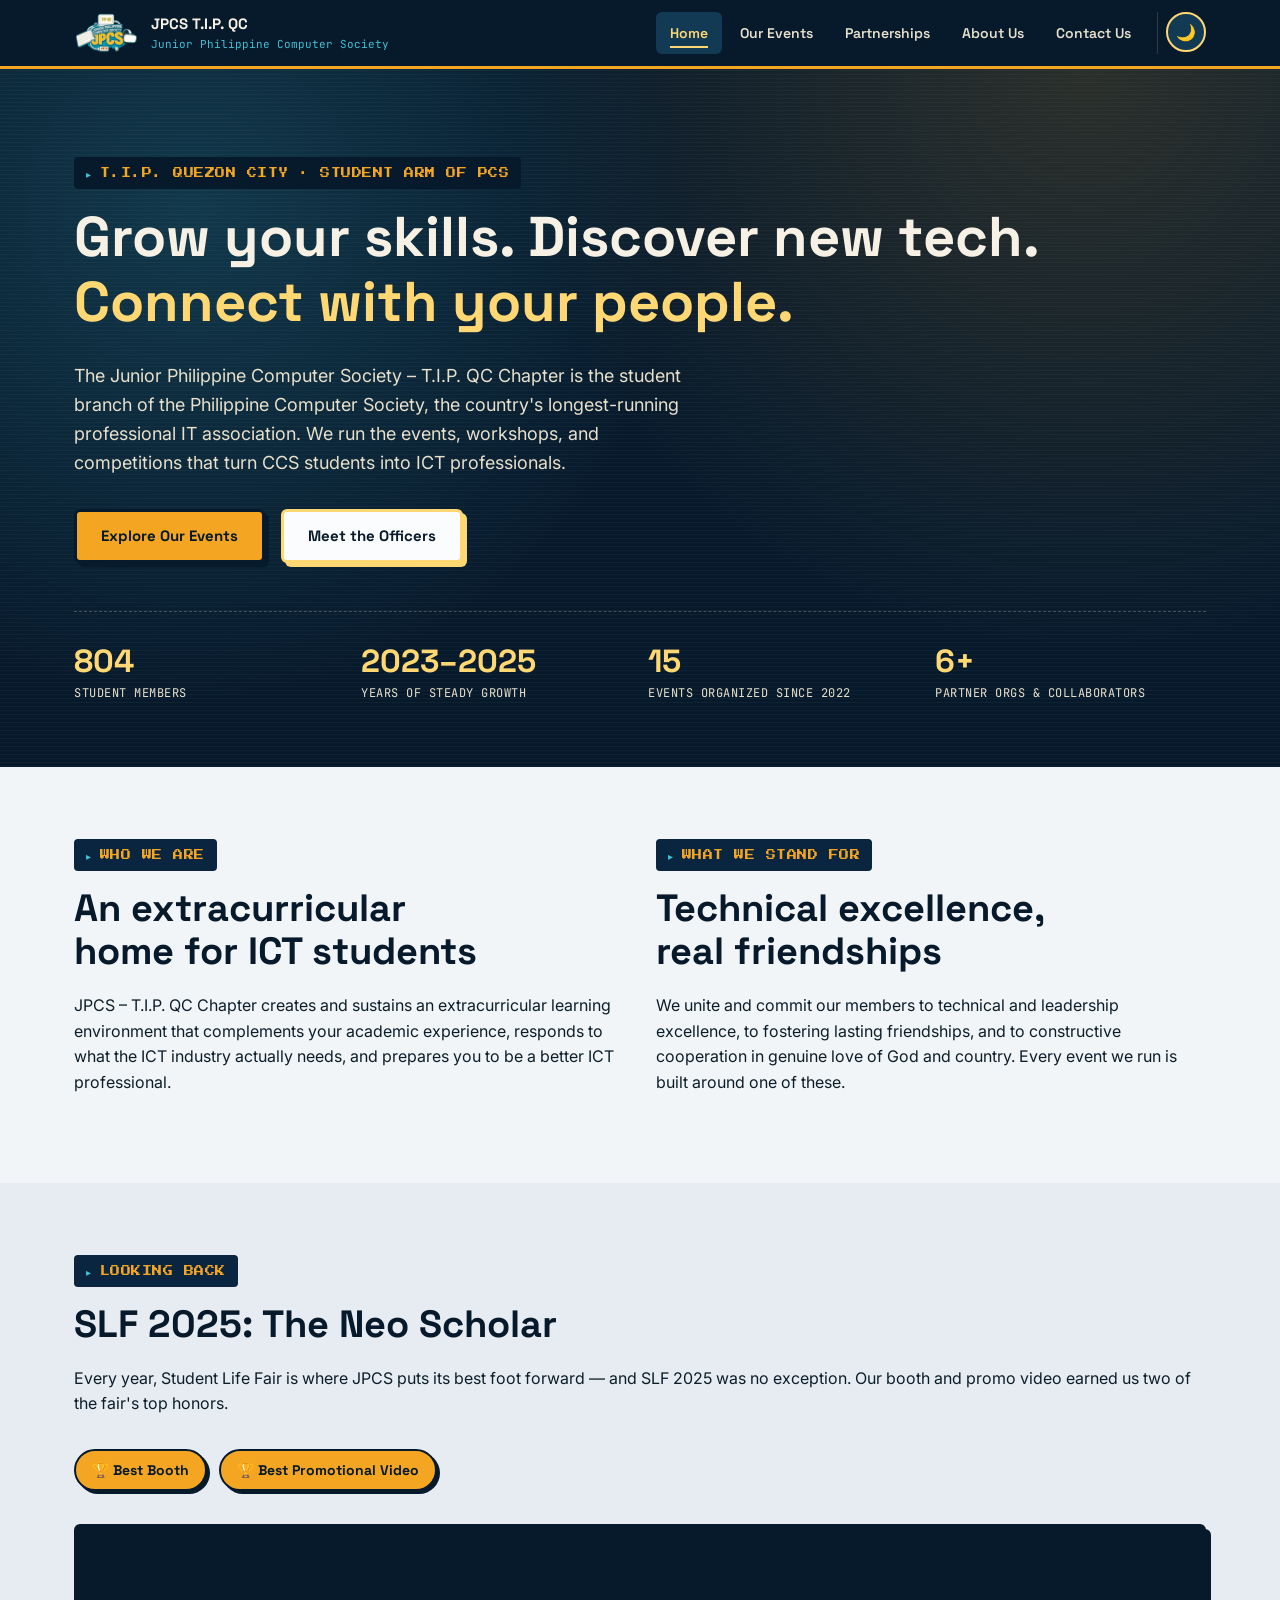
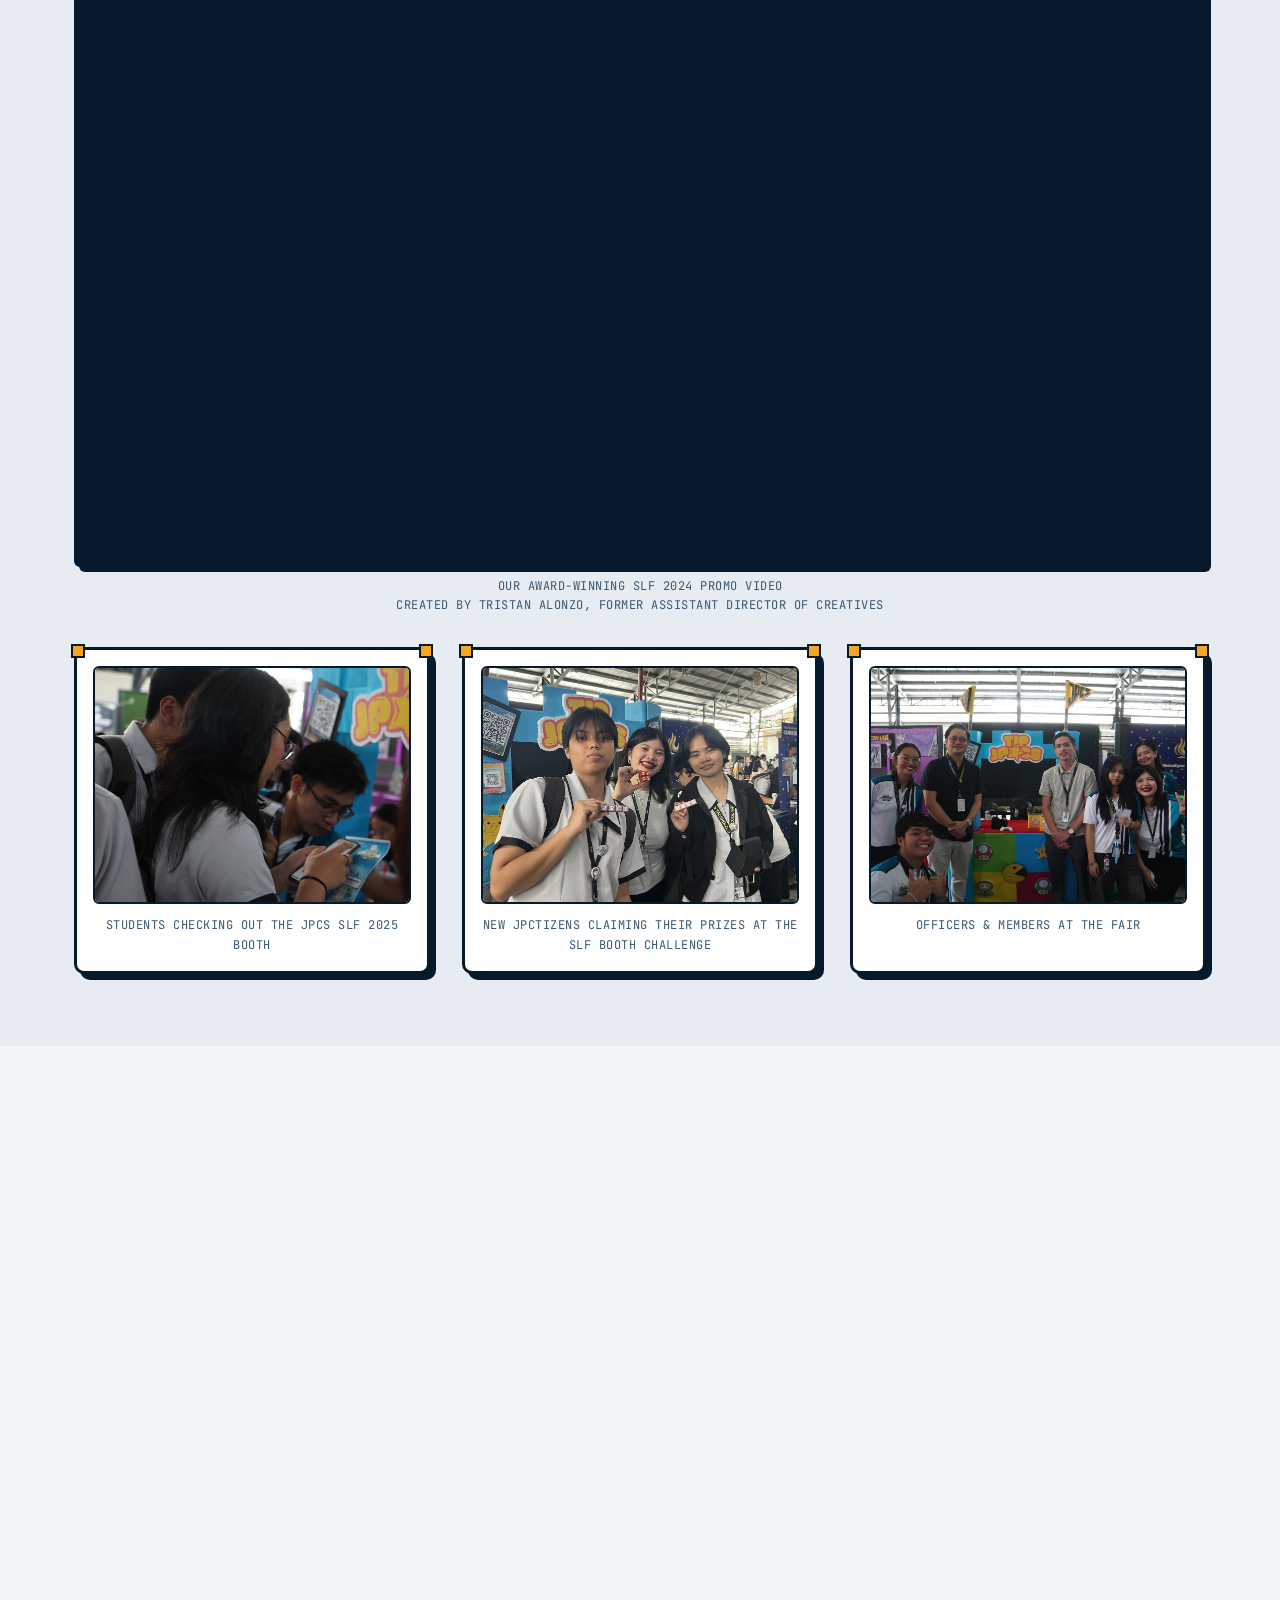
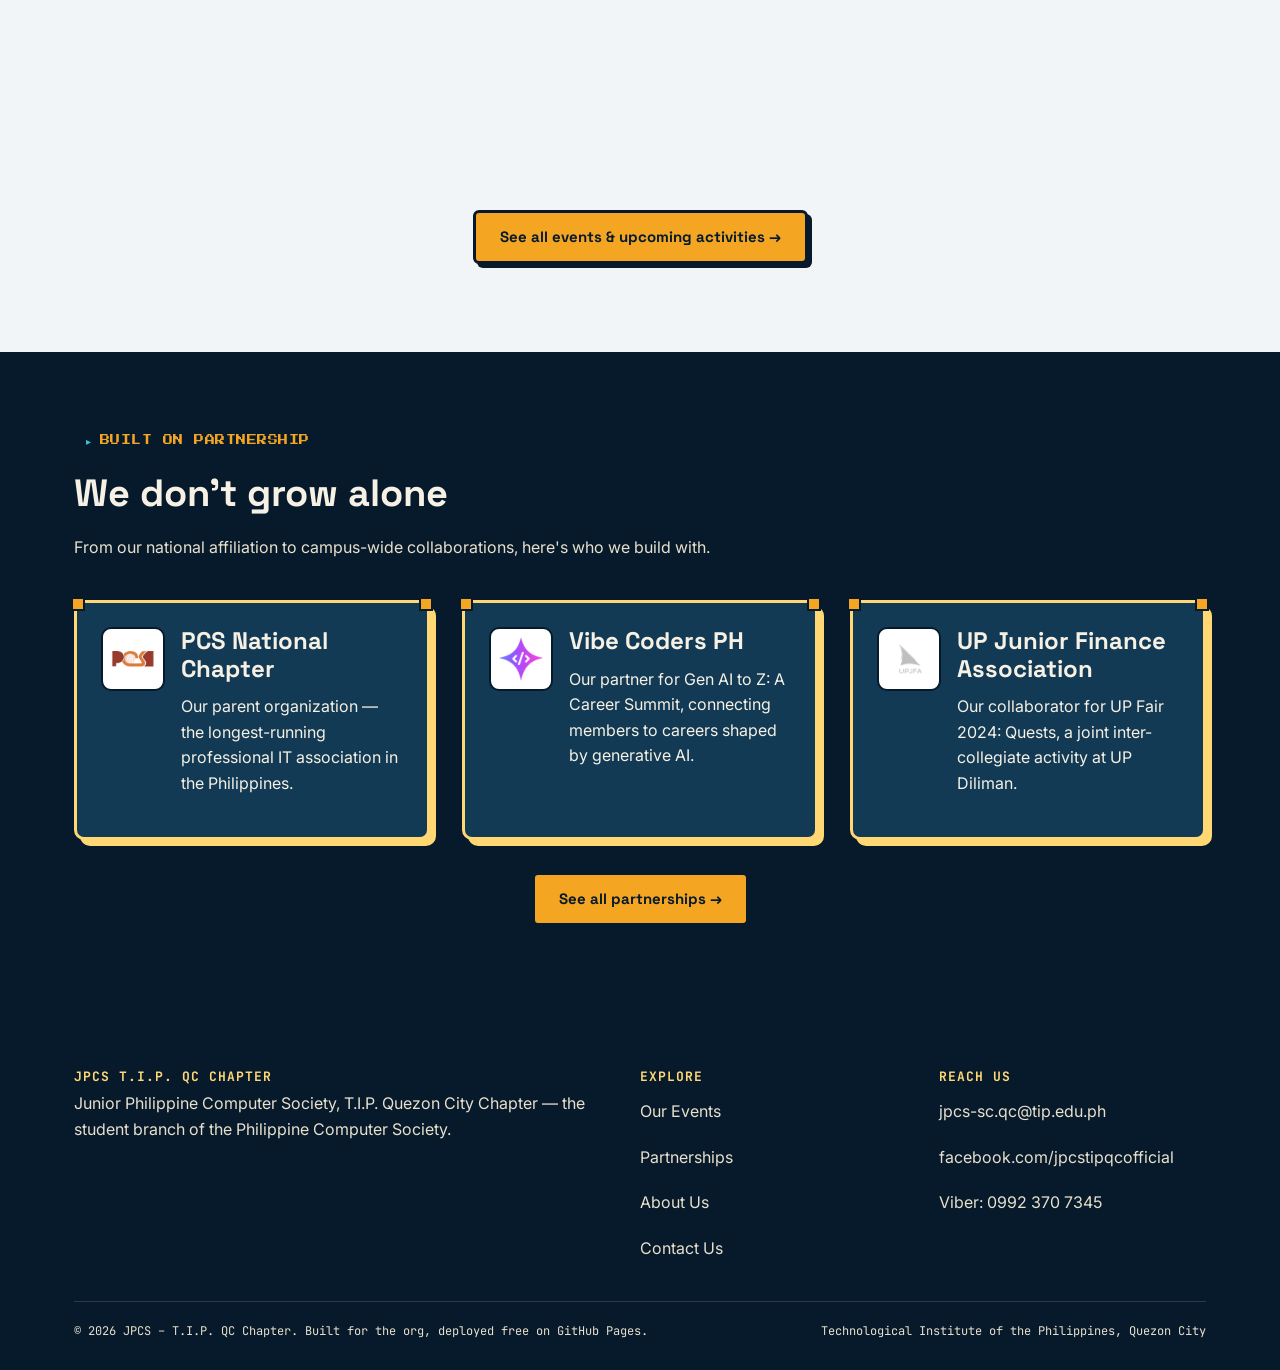
==== index.html @ 3fbff7c6 "Add files via upload" ====
<!DOCTYPE html>
<html lang="en">
<head>
<meta charset="UTF-8">
<script>
(function(){
  try {
    var t = localStorage.getItem('jpcs-theme');
    if (!t) { t = window.matchMedia('(prefers-color-scheme: dark)').matches ? 'dark' : 'light'; }
    document.documentElement.setAttribute('data-theme', t);
  } catch (e) {}
})();
</script>
<meta name="viewport" content="width=device-width, initial-scale=1.0">
<title>JPCS T.I.P. QC Chapter</title>
<meta name="description" content="Junior Philippine Computer Society – T.I.P. QC Chapter. Official website for events, partnerships, officers, and contact information.">
<meta property="og:type" content="website">
<meta property="og:site_name" content="JPCS T.I.P. QC Chapter">
<meta property="og:title" content="JPCS T.I.P. QC Chapter">
<meta property="og:description" content="Junior Philippine Computer Society – T.I.P. QC Chapter. Official website for events, partnerships, officers, and contact information.">
<meta property="og:image" content="assets/brand/jpcs-logo.png">
<meta name="twitter:card" content="summary">
<meta name="twitter:title" content="JPCS T.I.P. QC Chapter">
<meta name="twitter:description" content="Junior Philippine Computer Society – T.I.P. QC Chapter. Official website for events, partnerships, officers, and contact information.">
<meta name="twitter:image" content="assets/brand/jpcs-logo.png">
<!-- Once the site has a permanent domain, add: <link rel="canonical" href="https://YOUR-DOMAIN/index.html"> and an absolute og:url -->
<link rel="icon" href="assets/brand/jpcs-logo.png">
<link rel="stylesheet" href="css/style.css">
</head>
<body>
<a class="skip-link" href="#main">Skip to content</a>

<header class="site-header">
  <nav class="nav">
    <a class="nav-brand" href="index.html">
      <img src="assets/brand/jpcs-logo.png" alt="JPCS T.I.P. QC logo" width="280" height="180">
      <span>JPCS T.I.P. QC<small>Junior Philippine Computer Society</small></span>
    </a>
    <button class="nav-toggle" aria-label="Toggle menu" aria-expanded="false">☰</button>
    <ul class="nav-links">
      <li><a href="index.html" class="active">Home</a></li>
      <li><a href="events.html">Our Events</a></li>
      <li><a href="partnerships.html">Partnerships</a></li>
      <li><a href="about.html">About Us</a></li>
      <li><a href="contact.html">Contact Us</a></li>
      <li class="theme-toggle-item"><button id="theme-toggle" class="theme-toggle" type="button" aria-label="Toggle dark mode">🌙</button></li>
    </ul>
  </nav>
</header>

<main id="main">

  <section class="hero">
    <div class="container">
      <span class="eyebrow">T.I.P. QUEZON CITY · STUDENT ARM OF PCS</span>
      <h1>Grow your skills. Discover new tech.<br><span class="accent">Connect with your people.</span></h1>
      <p class="lead">The Junior Philippine Computer Society – T.I.P. QC Chapter is the student branch of the Philippine Computer Society, the country's longest-running professional IT association. We run the events, workshops, and competitions that turn CCS students into ICT professionals.</p>
      <div class="hero-ctas">
        <a class="btn btn-primary" href="events.html">Explore Our Events</a>
        <a class="btn btn-ghost btn-on-dark" href="about.html">Meet the Officers</a>
      </div>

      <div class="stat-strip">
        <div class="stat"><div class="num">804</div><div class="label">Student members</div></div>
        <div class="stat"><div class="num">2023–2025</div><div class="label">Years of steady growth</div></div>
        <div class="stat"><div class="num">15</div><div class="label">Events organized since 2022</div></div>
        <div class="stat"><div class="num">6+</div><div class="label">Partner orgs & collaborators</div></div>
      </div>
    </div>
  </section>

  <section class="section">
    <div class="container two-col-text">
      <div>
        <span class="eyebrow on-light">WHO WE ARE</span>
        <h2>An extracurricular home for ICT students</h2>
        <p>JPCS – T.I.P. QC Chapter creates and sustains an extracurricular learning environment that complements your academic experience, responds to what the ICT industry actually needs, and prepares you to be a better ICT professional.</p>
      </div>
      <div>
        <span class="eyebrow on-light">WHAT WE STAND FOR</span>
        <h2>Technical excellence, real friendships</h2>
        <p>We unite and commit our members to technical and leadership excellence, to fostering lasting friendships, and to constructive cooperation in genuine love of God and country. Every event we run is built around one of these.</p>
      </div>
    </div>
  </section>

  <section class="section section-alt">
    <div class="container">
      <div class="section-head">
        <span class="eyebrow on-light">LOOKING BACK</span>
        <h2>SLF 2025: The Neo Scholar</h2>
        <p>Every year, Student Life Fair is where JPCS puts its best foot forward — and SLF 2025 was no exception. Our booth and promo video earned us two of the fair's top honors.</p>
      </div>

      <div class="award-chips">
        <span class="award-chip">🏆 Best Booth</span>
        <span class="award-chip">🏆 Best Promotional Video</span>
      </div>

      <!-- NEW LAYOUT BASED ON layout.png -->
      <div class="slf-layout">
        
        <!-- Top: Large Promo Video -->
        <div class="video-feature mb-32">
          <div class="fb-video-wrap">
            <iframe src="https://www.facebook.com/plugins/video.php?height=314&href=https%3A%2F%2Fwww.facebook.com%2FLORSOTIPQC%2Fvideos%2F1167798285184578%2F&show_text=false&width=560&t=0"
              width="560" height="314" class="no-frame" scrolling="no" frameborder="0"
              allowfullscreen="true" loading="lazy"
              allow="autoplay; clipboard-write; encrypted-media; picture-in-picture; web-share"
              title="JPCS SLF 2024 promotional video, via LORSO T.I.P. QC"></iframe>
          </div>
          <div class="gallery-caption text-center">Our award-winning SLF 2024 promo video<br>Created by Tristan Alonzo, Former Assistant Director of Creatives</div>
        </div>

        <!-- Bottom: 3 Picture Grid -->
        <div class="grid grid-3">
          <div class="cartridge slf-photo-card">
            <img src="assets/events/slf-2025-booth-day1.jpg" alt="Students checking out the JPCS SLF 2025 booth" data-lightbox width="1400" height="933" loading="lazy">
            <div class="gallery-caption text-center">Students checking out the JPCS SLF 2025 booth</div>
          </div>
          <div class="cartridge slf-photo-card">
            <img src="assets/events/slf-2025-awarding.jpg" alt="Newly JPCtizens claiming their prize at the SLF booth challenge" data-lightbox width="1400" height="933" loading="lazy">
            <div class="gallery-caption text-center">New JPCtizens claiming their prizes at the SLF booth challenge</div>
          </div>
          <div class="cartridge slf-photo-card">
            <img src="assets/events/slf-2025-dean-officers.jpg" alt="SLF booth with the dean and JPCS officers" data-lightbox width="1400" height="933" loading="lazy">
            <div class="gallery-caption text-center">Officers &amp; members at the fair</div>
          </div>
        </div>
        
      </div>

    </div>
  </section>

  <section class="section">
    <div class="container">
      <div class="section-head">
        <span class="eyebrow on-light">THE ANNUAL REPORT</span>
        <h2>What we've been up to this year</h2>
        <p>A quick look at the flagship events from SY 2025–2026. Full details are on the Events page.</p>
      </div>
      <div class="grid grid-3">
        <article class="cartridge event-card">
          <img src="assets/events/general-assembly-2025.jpg" alt="General Assembly Spirit's Eve Festival" width="1400" height="933" loading="lazy">
          <div class="event-meta">Oct 29, 2025</div>
          <h3>General Assembly: Spirit's Eve Festival</h3>
          <p>Tech talks from guest JPCS chapters, a "Trick-or-Tech" challenge, and officer intros.</p>
        </article>
        <article class="cartridge event-card">
          <img src="assets/events/render3d-4.jpg" alt="RENDER3D workshop participants" width="1400" height="933" loading="lazy">
          <div class="event-meta">Sept 20, 2025</div>
          <h3>RENDER3D Workshop</h3>
          <p>A two-batch, hands-on seminar on 3D modeling for game development and virtual reality.</p>
        </article>
        <article class="cartridge event-card">
          <img src="assets/events/slf-2025-new.jpg" alt="JPCS booth at Student Life Fair 2025" width="1400" height="933" loading="lazy">
          <div class="event-meta">Sept 1–10, 2025</div>
          <h3>SLF 2025: The Neo-Scholar</h3>
          <p>Days of booths, promo videos, and RSO membership drives — one of our biggest recruitment pushes of the year.</p>
        </article>
      </div>
      <p class="text-center mt-32"><a class="btn btn-primary" href="events.html">See all events &amp; upcoming activities →</a></p>
    </div>
  </section>

  <section class="section section-dark">
    <div class="container">
      <div class="section-head">
        <span class="eyebrow">BUILT ON PARTNERSHIP</span>
        <h2>We don't grow alone</h2>
        <p class="text-on-dark">From our national affiliation to campus-wide collaborations, here's who we build with.</p>
      </div>
      <div class="grid grid-3">
        <div class="cartridge cartridge-dark partner-card">
          <div class="partner-logo"><img src="assets/brand/pcs-logo.png" alt="Philippine Computer Society logo" width="460" height="176" loading="lazy"></div>
          <div><h3>PCS National Chapter</h3><p>Our parent organization — the longest-running professional IT association in the Philippines.</p></div>
        </div>
        <div class="cartridge cartridge-dark partner-card">
          <div class="partner-logo"><img src="assets/brand/vibecoders-logo.png" alt="Vibe Coders PH logo" width="220" height="220" loading="lazy"></div>
          <div><h3>Vibe Coders PH</h3><p>Our partner for Gen AI to Z: A Career Summit, connecting members to careers shaped by generative AI.</p></div>
        </div>
        <div class="cartridge cartridge-dark partner-card">
          <div class="partner-logo"><img src="assets/brand/up-jfa-logo.png" alt="UP Junior Finance Association logo" width="220" height="220" loading="lazy"></div>
          <div><h3>UP Junior Finance Association</h3><p>Our collaborator for UP Fair 2024: Quests, a joint inter-collegiate activity at UP Diliman.</p></div>
        </div>
      </div>
      <p class="text-center mt-32"><a class="btn btn-primary" href="partnerships.html">See all partnerships →</a></p>
    </div>
  </section>

</main>

<footer class="site-footer">
  <div class="container">
    <div class="footer-grid">
      <div>
        <h4>JPCS T.I.P. QC Chapter</h4>
        <p>Junior Philippine Computer Society, T.I.P. Quezon City Chapter — the student branch of the Philippine Computer Society.</p>
      </div>
      <div>
        <h4>Explore</h4>
        <ul class="footer-links">
          <li><a href="events.html">Our Events</a></li>
          <li><a href="partnerships.html">Partnerships</a></li>
          <li><a href="about.html">About Us</a></li>
          <li><a href="contact.html">Contact Us</a></li>
        </ul>
      </div>
      <div>
        <h4>Reach Us</h4>
        <ul class="footer-links">
          <li><a href="mailto:jpcs-sc.qc@tip.edu.ph">jpcs-sc.qc@tip.edu.ph</a></li>
          <li><a href="https://www.facebook.com/jpcstipqcofficial" target="_blank" rel="noopener">facebook.com/jpcstipqcofficial</a></li>
          <li><a href="viber://chat?number=%2B639923707345">Viber: 0992 370 7345</a></li>
        </ul>
      </div>
    </div>
    <div class="footer-bottom">
      <span>© 2026 JPCS – T.I.P. QC Chapter. Built for the org, deployed free on GitHub Pages.</span>
      <span>Technological Institute of the Philippines, Quezon City</span>
    </div>
  </div>
</footer>

<script src="js/main.js"></script>
</body>
</html>
---- css/style.css ----
/* =========================================================
   JPCS T.I.P. QC — Design System
   Mobile-First & Fluid Responsive Architecture
   ========================================================= */

@import url('https://fonts.googleapis.com/css2?family=Press+Start+2P&family=Space+Grotesk:wght@500;600;700&family=Inter:wght@400;500;600;700&family=JetBrains+Mono:wght@400;600&display=swap');

:root {
  /* Color tokens */
  --navy-deep:  #071A2C;
  --navy:       #0A2540;
  --navy-soft:  #123A55;
  --teal:       #1E8FA6;
  --teal-bright:#3FC1D6;
  --teal-deep:  #0B6478;
  --gold:       #F4A623;
  --gold-soft:  #FFD873;
  --cream:      #F6F1E4;
  --cream-dim:  #E8E0CC;
  --ink:        #0C1E2A;
  --coral:      #EF6F53;
  --coral-deep: #B14324;
  --green-deep: #1C7A3C;
  --green-bright:#4ADE80;
  --gray-25:  #FBFCFD;
  --gray-50:  #F2F5F8;
  --gray-100: #E7ECF2;
  --gray-slate: #3C5872;

  /* Type */
  --font-pixel: 'Press Start 2P', monospace;
  --font-display: 'Space Grotesk', sans-serif;
  --font-body: 'Inter', sans-serif;
  --font-mono: 'JetBrains Mono', monospace;

  /* Layout */
  --maxw: 1180px;
  --radius: 10px;
  --border-w: 3px;

  /* Motion */
  --ease: cubic-bezier(0.22, 1, 0.36, 1);
  --dur-fast: 0.2s;
  --dur: 0.45s;
  --dur-slow: 0.7s;

  /* Semantic (theme-aware) tokens — light mode defaults */
  --page-bg: var(--gray-50);
  --surface-bg: #FFFFFF;
  --surface-alt-bg: var(--gray-100);
  --text-body: var(--ink);
  --text-heading: var(--navy-deep);
  --border-strong: var(--navy-deep);
  --input-bg: #FFFFFF;
  --placeholder-a: var(--gray-100);
  --placeholder-b: #FFFFFF;
  --scroll-track: var(--gray-100);
  --accent-text: var(--teal-deep);
  --muted-text: var(--gray-slate);
  --success-text: var(--green-deep);
  --danger-text: var(--coral-deep);
}

html[data-theme="dark"] {
  --page-bg: var(--navy-deep);
  --surface-bg: var(--navy-soft);
  --surface-alt-bg: #0F2A40;
  --text-body: var(--cream-dim);
  --text-heading: var(--cream);
  --border-strong: var(--gold-soft);
  --input-bg: #0C2033;
  --placeholder-a: #0F2A40;
  --placeholder-b: var(--navy-soft);
  --scroll-track: #0C2033;
  --accent-text: var(--teal-bright);
  --muted-text: var(--cream-dim);
  --success-text: var(--green-bright);
  --danger-text: #FF9478;
}

html[data-theme="dark"] .btn-primary,
html[data-theme="dark"] .award-chip,
html[data-theme="dark"] .tag,
html[data-theme="dark"] .partner-badge {
  color: var(--navy-deep);
}

* { box-sizing: border-box; }
html { scroll-behavior: smooth; }

@media (prefers-reduced-motion: reduce) {
  html { scroll-behavior: auto; }
  * { animation-duration: 0.001ms !important; animation-iteration-count: 1 !important; transition-duration: 0.001ms !important; }
}

body {
  margin: 0;
  font-family: var(--font-body);
  background: var(--page-bg);
  color: var(--text-body);
  line-height: 1.6;
  -webkit-font-smoothing: antialiased;
  transition: background var(--dur) var(--ease), color var(--dur) var(--ease);
  overflow-x: hidden; 
  width: 100%;
}

img { max-width: 100%; height: auto; display: block; }
a { color: inherit; }

/* Fluid Typography */
h1, h2, h3, h4 {
  font-family: var(--font-display);
  margin: 0 0 0.5em;
  line-height: 1.15;
  color: var(--text-heading);
  text-wrap: balance;
}

h1 { font-size: clamp(2rem, 6vw + 0.5rem, 3.5rem); }
h2 { font-size: clamp(1.625rem, 5vw + 0.5rem, 2.375rem); }
h3 { font-size: clamp(1.25rem, 3vw + 0.5rem, 1.5rem); }
h4 { font-size: clamp(1.125rem, 2vw + 0.5rem, 1.25rem); }

p { margin: 0 0 1em; }

.container {
  max-width: var(--maxw);
  margin: 0 auto;
  padding: 0 20px;
}
@media (min-width: 768px) { .container { padding: 0 24px; } }

/* Motion: reveal-on-scroll */
.reveal {
  opacity: 0;
  transform: translateY(22px);
  transition: opacity var(--dur-slow) var(--ease), transform var(--dur-slow) var(--ease);
  will-change: opacity, transform;
}
.reveal.is-visible {
  opacity: 1;
  transform: none;
}
.reveal-child {
  opacity: 0;
  transform: translateY(18px);
  transition: opacity var(--dur) var(--ease), transform var(--dur) var(--ease);
  transition-delay: calc(var(--stagger-i, 0) * 70ms);
}
.reveal-child.is-visible {
  opacity: 1;
  transform: none;
}

@media (prefers-reduced-motion: reduce) {
  .reveal, .reveal-child { opacity: 1; transform: none; transition: none; }
}

/* Motion: hero entrance */
.hero .eyebrow, .hero h1, .hero p.lead, .hero-ctas, .hero .stat-strip {
  opacity: 0;
  transform: translateY(16px);
  transition: opacity var(--dur-slow) var(--ease), transform var(--dur-slow) var(--ease);
}
.hero.hero-in .eyebrow { opacity: 1; transform: none; transition-delay: 0.05s; }
.hero.hero-in h1 { opacity: 1; transform: none; transition-delay: 0.15s; }
.hero.hero-in p.lead { opacity: 1; transform: none; transition-delay: 0.28s; }
.hero.hero-in .hero-ctas { opacity: 1; transform: none; transition-delay: 0.4s; }
.hero.hero-in .stat-strip { opacity: 1; transform: none; transition-delay: 0.5s; }

@media (prefers-reduced-motion: reduce) {
  .hero .eyebrow, .hero h1, .hero p.lead, .hero-ctas, .hero .stat-strip { opacity: 1; transform: none; }
}

.reveal-child { transition-delay: calc(min(var(--stagger-i, 0), 6) * 70ms); }

/* Motion: hover-lift */
.cartridge, a.cartridge, .cartridge.hoverable, .event-card, .officer-card, .partner-card, .archive-card {
  transition: transform var(--dur) var(--ease), box-shadow var(--dur) var(--ease);
}
@media (hover: hover) and (pointer: fine) {
  .event-card:hover, .officer-card:hover, .partner-card:hover, .archive-card:hover, .cartridge.hoverable:hover {
    transform: translateY(-6px) scale(1.015);
    box-shadow: 8px 10px 0 var(--border-strong);
  }
  .cartridge-dark.event-card:hover, .cartridge-dark.partner-card:hover, .cartridge-dark.hoverable:hover {
    box-shadow: 8px 10px 0 var(--gold-soft);
  }
  .event-card img { transition: transform var(--dur-slow) var(--ease); }
  .event-card:hover img { transform: scale(1.04); }
}

.eyebrow {
  display: inline-flex;
  align-items: center;
  gap: 8px;
  font-family: var(--font-pixel);
  font-size: 10px;
  letter-spacing: 0.5px;
  color: var(--gold);
  background: var(--navy-deep);
  padding: 8px 12px;
  border-radius: 4px;
  margin-bottom: 16px;
}
.eyebrow::before { content: "▸"; color: var(--teal-bright); }
.eyebrow.on-light { background: var(--navy); }
html[data-theme="dark"] .eyebrow.on-light { background: var(--navy-soft); box-shadow: 0 0 0 1px rgba(255, 216, 115, 0.25); }

/* Buttons */
.btn {
  display: inline-flex;
  align-items: center;
  justify-content: center;
  gap: 8px;
  font-family: var(--font-display);
  font-weight: 700;
  font-size: 15px;
  text-decoration: none;
  padding: 12px 24px;
  min-height: 48px; 
  border-radius: 6px;
  border: var(--border-w) solid var(--border-strong);
  cursor: pointer;
  transition: transform 0.15s ease, box-shadow 0.15s ease, border-color var(--dur) var(--ease);
  box-shadow: 4px 4px 0 var(--border-strong);
}
@media (hover: hover) and (pointer: fine) {
  .btn:hover { transform: translate(-2px, -2px); box-shadow: 6px 6px 0 var(--border-strong); }
}
.btn:active { transform: translate(0, 0); box-shadow: 2px 2px 0 var(--border-strong); }
.btn-primary { background: var(--gold); color: var(--navy-deep); border-color: var(--navy-deep); box-shadow: 4px 4px 0 var(--navy-deep); }
@media (hover: hover) and (pointer: fine) {
  .btn-primary:hover { box-shadow: 6px 6px 0 var(--navy-deep); }
}
.btn-primary:active { box-shadow: 1px 1px 0 var(--navy-deep); }
.btn-ghost { background: var(--gray-25); color: var(--navy-deep); border-color: var(--navy-deep); box-shadow: 4px 4px 0 var(--navy-deep); }
.btn-on-dark { border-color: var(--gold-soft); box-shadow: 4px 4px 0 var(--gold-soft); }
@media (hover: hover) and (pointer: fine) {
  .btn-on-dark:hover { box-shadow: 6px 6px 0 var(--gold-soft); }
}

/* Nav (Mobile First) */
.site-header {
  position: sticky;
  top: 0;
  z-index: 100;
  background: var(--navy-deep);
  border-bottom: var(--border-w) solid var(--gold);
}
.nav {
  display: flex;
  align-items: center;
  justify-content: space-between;
  padding: 10px 20px;
  max-width: var(--maxw);
  margin: 0 auto;
}
@media (min-width: 860px) { .nav { padding: 12px 24px; } }

.nav-brand {
  display: flex;
  align-items: center;
  gap: 12px;
  text-decoration: none;
  color: var(--cream);
  font-family: var(--font-display);
  font-weight: 700;
  font-size: 15px;
}
.nav-brand img { height: 42px; width: auto; }
.nav-brand span small { display: block; font-family: var(--font-mono); font-weight: 400; font-size: 11px; color: var(--teal-bright); }

.nav-toggle {
  display: flex;
  align-items: center;
  justify-content: center;
  background: none;
  border: 2px solid var(--gold);
  color: var(--gold);
  border-radius: 6px;
  min-height: 48px; 
  min-width: 48px;
  font-size: 18px;
  cursor: pointer;
}
.nav-links {
  position: absolute;
  top: 100%;
  left: 0;
  right: 0;
  display: none;
  flex-direction: column;
  background: var(--navy-deep);
  border-bottom: var(--border-w) solid var(--gold);
  padding: 10px 20px;
  list-style: none;
  margin: 0;
  gap: 8px;
}
.nav-links.open { display: flex; }
.nav-links a {
  display: flex;
  align-items: center;
  position: relative;
  text-decoration: none;
  color: var(--cream-dim);
  font-family: var(--font-display);
  font-weight: 600;
  font-size: 15px;
  padding: 12px 14px;
  min-height: 48px; 
  border-radius: 6px;
  transition: background var(--dur-fast) var(--ease), color var(--dur-fast) var(--ease);
}
.nav-links a::after {
  content: "";
  position: absolute;
  left: 14px; right: 14px; bottom: 6px;
  height: 2px;
  background: var(--gold-soft);
  transform: scaleX(0);
  transform-origin: left;
  transition: transform var(--dur) var(--ease);
}
.nav-links a:hover::after, .nav-links a.active::after { transform: scaleX(1); }
.nav-links a:hover, .nav-links a.active { background: var(--navy-soft); color: var(--gold-soft); }

.nav-links li.theme-toggle-item {
  margin-left: 0;
  padding-left: 0;
  border-top: 1px solid rgba(246,241,228,0.15);
  padding-top: 14px;
  margin-top: 6px;
  width: 100%;
  display: flex;
  justify-content: flex-start;
}
.theme-toggle {
  display: inline-flex;
  align-items: center;
  justify-content: center;
  width: 48px; 
  height: 48px;
  border-radius: 50%;
  border: 2px solid var(--gold-soft);
  background: var(--navy-soft);
  color: var(--gold-soft);
  font-size: 18px;
  cursor: pointer;
  transition: transform var(--dur-fast) var(--ease), background var(--dur) var(--ease);
  flex-shrink: 0;
}
@media (hover: hover) and (pointer: fine) {
  .theme-toggle:hover { transform: scale(1.08) rotate(-8deg); background: var(--navy); }
}
.theme-toggle:active { transform: scale(0.94); }
.theme-toggle.spin { transform: rotate(180deg) scale(0.85); transition: transform 0.4s cubic-bezier(0.34, 1.56, 0.64, 1); }

@media (min-width: 860px) {
  .nav-toggle { display: none; }
  .nav-links {
    position: static;
    display: flex;
    flex-direction: row;
    background: transparent;
    border-bottom: none;
    padding: 0;
    gap: 4px;
  }
  .nav-links a { padding: 10px 14px; min-height: auto; font-size: 14px; }
  .nav-links li.theme-toggle-item { 
    margin-left: 8px; 
    padding-left: 8px; 
    border-left: 1px solid rgba(246,241,228,0.15); 
    border-top: none; 
    padding-top: 0; 
    margin-top: 0;
    width: auto; 
    display: block;
  }
  .theme-toggle { width: 40px; height: 40px; font-size: 16px; }
}

/* Hero */
.hero {
  position: relative;
  background:
    radial-gradient(circle at 15% 20%, rgba(63,193,214,0.18), transparent 40%),
    radial-gradient(circle at 85% 0%, rgba(244,166,35,0.15), transparent 45%),
    var(--navy-deep);
  color: var(--cream);
  overflow: hidden;
  padding: 56px 0 40px; 
}
@media (min-width: 768px) { .hero { padding: 88px 0 64px; } }

.hero::before {
  content: "";
  position: absolute;
  inset: 0;
  background-image: repeating-linear-gradient(0deg, rgba(255,255,255,0.035) 0px, rgba(255,255,255,0.035) 1px, transparent 1px, transparent 4px);
  pointer-events: none;
}
.hero .container { position: relative; }
/* FIX: Force hero headings to be cream (white-ish) regardless of theme */
.hero h1 { 
  max-width: 100%; 
  color: var(--cream) !important; 
} 
.hero h1 .accent { color: var(--gold-soft); }
.hero p.lead { font-size: 16px; max-width: 620px; color: var(--cream-dim); }
@media (min-width: 768px) { .hero p.lead { font-size: 18px; } }

.hero-ctas { display: flex; gap: 16px; flex-direction: column; margin-top: 32px; }
@media (min-width: 480px) { .hero-ctas { flex-direction: row; flex-wrap: wrap; } }

.stat-strip {
  display: grid;
  grid-template-columns: 1fr 1fr;
  gap: 20px;
  margin-top: 48px;
  padding-top: 32px;
  border-top: 1px dashed rgba(246,241,228,0.25);
}
@media (min-width: 480px) { .stat-strip { grid-template-columns: repeat(2, 1fr); gap: 24px; } }
@media (min-width: 900px) { .stat-strip { grid-template-columns: repeat(4, 1fr); gap: 16px; } }

.stat .num { font-family: var(--font-display); font-weight: 700; font-size: 28px; color: var(--gold-soft); line-height: 1.1; }
@media (min-width: 768px) { .stat .num { font-size: 32px; } }
.stat .label { font-family: var(--font-mono); font-size: 12px; color: var(--cream-dim); text-transform: uppercase; letter-spacing: 0.5px; margin-top: 4px; }

/* Sections */
.section { padding: 48px 0; }
@media (min-width: 768px) { .section { padding: 72px 0; } }

.section-dark { background: var(--navy-deep); color: var(--cream); position: relative; }
.section-dark h2 { color: var(--cream); }
html[data-theme="dark"] .section-dark { box-shadow: inset 0 1px 0 rgba(255, 216, 115, 0.12), inset 0 -1px 0 rgba(255, 216, 115, 0.12); }
.section-alt { background: var(--surface-alt-bg); transition: background var(--dur) var(--ease); }

.section-head { max-width: 100%; margin-bottom: 28px; }
.section-head p { max-width: 100%; }
@media (min-width: 768px) { .section-head { margin-bottom: 40px; } }

/* Cartridge card */
.cartridge {
  position: relative;
  background: var(--surface-bg);
  color: var(--text-body);
  border: var(--border-w) solid var(--border-strong);
  border-radius: var(--radius);
  padding: 24px;
  box-shadow: 6px 6px 0 var(--border-strong);
  transition: transform var(--dur) var(--ease), box-shadow var(--dur) var(--ease), background var(--dur) var(--ease), border-color var(--dur) var(--ease);
}
.cartridge::before, .cartridge::after {
  content: "";
  position: absolute;
  width: 10px; height: 10px;
  background: var(--gold);
  border: 2px solid var(--border-strong);
  transition: transform var(--dur) var(--ease);
}
.cartridge::before { top: -6px; left: -6px; }
.cartridge::after { top: -6px; right: -6px; }

.cartridge-dark {
  background: var(--navy-soft);
  color: var(--cream);
  border-color: var(--gold-soft);
  box-shadow: 6px 6px 0 var(--gold-soft);
}
.cartridge-dark h3 { color: var(--cream); }

/* FLUID GRIDS */
.grid { 
  display: grid; 
  gap: 24px; 
  grid-template-columns: 1fr; /* Mobile starts at 1 column */
}
@media (min-width: 768px) { .grid { gap: 32px; } }

/* 2-Column Grid */
@media (min-width: 640px) {
  .grid-2 { grid-template-columns: repeat(2, 1fr); }
}

/* 3-Column Grid (Locked from Tablet/iPad and up) */
@media (min-width: 768px) {
  .grid-3 { grid-template-columns: repeat(3, 1fr); }
}

.two-col-text { display: grid; grid-template-columns: 1fr; gap: 32px; }
@media (min-width: 800px) { .two-col-text { grid-template-columns: 1fr 1fr; } }

/* Event card */
.event-card img { border-radius: 6px; border: 2px solid var(--border-strong); margin-bottom: 16px; aspect-ratio: 4/3; object-fit: cover; width: 100%; }
.event-card .placeholder-box { margin-bottom: 16px; }

.collab-grid .event-card img { aspect-ratio: auto; height: 55vw; min-height: 200px; }
@media (min-width: 640px) { .collab-grid .event-card img { height: 233px; } }

.event-meta { font-family: var(--font-mono); font-size: 12px; color: var(--accent-text); text-transform: uppercase; letter-spacing: 0.5px; margin-bottom: 8px; }
.tag {
  display: inline-block;
  font-family: var(--font-mono);
  font-size: 11px;
  background: var(--gold);
  color: var(--navy-deep);
  padding: 3px 8px;
  border-radius: 4px;
  font-weight: 700;
  margin-right: 6px;
}
.tag.coming-soon { background: var(--coral); color: var(--navy-deep); }

.photo-strip {
  display: grid;
  grid-template-columns: repeat(auto-fit, minmax(140px, 1fr));
  gap: 10px;
  margin-top: 16px;
}
.photo-strip img { border-radius: 6px; border: 2px solid var(--border-strong); aspect-ratio: 1/1; object-fit: cover; }

/* SLF Spotlight gallery */
.award-chips { display: flex; flex-wrap: wrap; gap: 12px; margin: -8px 0 24px; }
@media (min-width: 768px) { .award-chips { margin: -8px 0 32px; } }

.award-chip {
  display: inline-flex;
  align-items: center;
  gap: 8px;
  font-family: var(--font-display);
  font-weight: 700;
  font-size: 13px;
  background: var(--gold);
  color: var(--navy-deep);
  border: 2px solid var(--navy-deep);
  border-radius: 999px;
  padding: 8px 16px;
  box-shadow: 3px 3px 0 var(--navy-deep);
}
@media (min-width: 768px) { .award-chip { font-size: 14px; } }

.gallery-wrap { position: relative; display: flex; align-items: center; gap: 12px; }
.gallery-track {
  display: flex;
  gap: 16px;
  overflow-x: auto;
  scroll-snap-type: x mandatory;
  scroll-behavior: smooth;
  padding: 6px 6px 24px; 
  flex: 1;
  scrollbar-width: thin;
  scrollbar-color: var(--teal) var(--scroll-track);
}
.gallery-track:focus-visible { outline: 3px solid var(--teal-bright); outline-offset: 4px; }
.gallery-track::-webkit-scrollbar { height: 8px; }
.gallery-track::-webkit-scrollbar-track { background: var(--scroll-track); border-radius: 8px; }
.gallery-track::-webkit-scrollbar-thumb { background: var(--teal); border-radius: 8px; }

.gallery-item { flex: 0 0 auto; width: 85vw; scroll-snap-align: center; }
@media (min-width: 640px) { .gallery-item { width: min(78vw, 380px); scroll-snap-align: start; } }

.fb-video-wrap {
  position: relative;
  width: 100%;
  padding-bottom: 56.25%; /* 16:9 Aspect Ratio */
  height: 0;
  overflow: hidden;
  border-radius: 6px;
  border: 3px solid var(--navy-deep);
  box-shadow: 5px 5px 0 var(--navy-deep);
  background: var(--navy-deep);
}
.fb-video-wrap iframe {
  position: absolute;
  top: 0; left: 0;
  width: 100%; height: 100%;
  border: 0;
}

.gallery-caption {
  font-family: var(--font-mono);
  font-size: 12px;
  color: var(--muted-text);
  margin-top: 10px;
  text-transform: uppercase;
  letter-spacing: 0.5px;
}

.placeholder-box {
  aspect-ratio: 4/3;
  width: 100%;
  border-radius: 6px;
  border: 3px dashed var(--border-strong);
  background: repeating-linear-gradient(45deg, var(--placeholder-a), var(--placeholder-a) 10px, var(--placeholder-b) 10px, var(--placeholder-b) 20px);
  display: flex;
  flex-direction: column;
  align-items: center;
  justify-content: center;
  gap: 8px;
  color: var(--text-body);
}
.placeholder-box span { font-size: 32px; }
.placeholder-box p { margin: 0; font-family: var(--font-mono); font-size: 12px; text-transform: uppercase; letter-spacing: 0.5px; }

@media (max-width: 640px) {
  .gallery-item { width: 82vw; }
}

/* Archive rows */
.archive-row-head {
  display: flex;
  align-items: baseline;
  justify-content: space-between;
  margin-bottom: 14px;
}
.archive-row-head h3 { margin: 0; }
.archive-row-head span { font-family: var(--font-mono); font-size: 12px; color: var(--accent-text); }

.archive-card {
  width: 80vw;
  padding: 14px;
  flex-shrink: 0;
  scroll-snap-align: center;
}
.archive-card img, .archive-card .placeholder-box {
  aspect-ratio: 4/3;
  width: 100%;
  border-radius: 6px;
  border: 2px solid var(--border-strong);
  object-fit: cover;
  margin-bottom: 12px;
}
.archive-card .placeholder-box { margin-bottom: 12px; }
.archive-card h4 { font-size: 14px; line-height: 1.35; margin: 0 0 4px; }
.archive-card .event-meta { margin: 0; }

@media (min-width: 640px) { .archive-card { width: calc((100% - 16px) / 2); scroll-snap-align: start; } }
@media (min-width: 900px) { .archive-card { width: calc((100% - 32px) / 3); } }
@media (min-width: 1100px){ .archive-card { width: calc((100% - 64px) / 5); } }

/* Lightbox */
img[data-lightbox] { cursor: zoom-in; }
.lightbox {
  position: fixed;
  inset: 0;
  background: rgba(7, 26, 44, 0.92);
  display: none;
  align-items: center;
  justify-content: center;
  padding: 16px;
  z-index: 500;
  opacity: 0;
  transition: opacity var(--dur) var(--ease);
}
@media (min-width: 768px) { .lightbox { padding: 32px; } }
.lightbox.open { display: flex; opacity: 1; }
.lightbox-img {
  max-width: min(96vw, 1100px);
  max-height: 86vh;
  border-radius: 8px;
  border: 3px solid var(--gold);
  box-shadow: 0 0 0 4px var(--navy-deep);
  transform: scale(0.96);
  transition: transform var(--dur) var(--ease);
}
@media (min-width: 768px) { .lightbox-img { box-shadow: 0 0 0 6px var(--navy-deep); } }
.lightbox.open .lightbox-img { transform: scale(1); }
.lightbox-close {
  position: absolute;
  top: 16px; right: 16px;
  width: 48px; height: 48px;
  border-radius: 50%;
  border: 2px solid var(--gold);
  background: var(--navy-deep);
  color: var(--gold);
  font-size: 26px;
  cursor: pointer;
  display: flex; align-items: center; justify-content: center;
}
@media (hover: hover) and (pointer: fine) {
  .lightbox-close:hover { background: var(--gold); color: var(--navy-deep); }
}

/* CTA banner */
.cta-banner {
  position: relative;
  border-radius: var(--radius);
  border: var(--border-w) solid var(--gold-soft);
  background: radial-gradient(circle at 20% 20%, rgba(63,193,214,0.25), transparent 55%), var(--navy-deep);
  color: var(--cream);
  padding: 40px 24px;
  text-align: center;
  box-shadow: 6px 6px 0 var(--gold-soft);
}
@media (min-width: 768px) {
  .cta-banner { padding: 56px 40px; box-shadow: 8px 8px 0 var(--gold-soft); }
}
.cta-banner h2 { color: var(--cream); }
.cta-banner p { color: var(--cream-dim); max-width: 560px; margin: 0 auto 28px; }

/* Mother-org spotlight (PCS) */
.org-spotlight {
  display: grid;
  grid-template-columns: 1fr;
  text-align: center;
  gap: 28px;
  align-items: center;
  border: var(--border-w) solid var(--border-strong);
  border-radius: var(--radius);
  background: var(--surface-bg);
  padding: 24px;
  box-shadow: 6px 6px 0 var(--border-strong);
  transition: background var(--dur) var(--ease), border-color var(--dur) var(--ease);
}
@media (min-width: 640px) {
  .org-spotlight { grid-template-columns: auto 1fr; text-align: left; padding: 32px; box-shadow: 8px 8px 0 var(--border-strong); }
}
.org-spotlight-badge {
  width: 96px; height: 96px;
  margin: 0 auto;
  border-radius: 16px;
  border: 3px solid var(--navy-deep);
  background: var(--gold);
  color: var(--navy-deep);
  display: flex; align-items: center; justify-content: center;
  font-family: var(--font-pixel);
  font-size: 20px;
  flex-shrink: 0;
}
.org-spotlight-logo {
  flex-shrink: 0;
  width: 180px;
  margin: 0 auto;
  border-radius: 16px;
  border: 3px solid var(--border-strong);
  background: #ffffff;
  padding: 20px 24px;
  display: flex;
  align-items: center;
  justify-content: center;
}
@media (min-width: 640px) {
  .org-spotlight-badge, .org-spotlight-logo { margin: 0; }
  .org-spotlight-logo { width: 220px; }
}
.org-spotlight-logo img { width: 100%; height: auto; }

/* Officer card */
.officer-card { text-align: center; padding: 20px 16px; }
.avatar {
  width: 84px; height: 84px;
  margin: 0 auto 14px;
  border-radius: 10px;
  border: 3px solid var(--navy-deep);
  display: flex; align-items: center; justify-content: center;
  font-family: var(--font-pixel);
  font-size: 18px;
  color: var(--navy-deep);
}
.officer-card h4 { margin-bottom: 2px; font-size: 15px; }
.officer-role { font-family: var(--font-mono); font-size: 12px; color: var(--accent-text); }
.officer-dept { font-family: var(--font-mono); font-size: 11px; color: var(--muted-text); opacity: 0.75; margin-top: 4px; }
.avatar-1 { background: var(--gold-soft); }
.avatar-2 { background: var(--teal-bright); }
.avatar-3 { background: var(--cream-dim); }

/* Partnership / logo strip */
.partner-card { 
  display: flex; 
  flex-direction: column; 
  gap: 16px; 
  align-items: flex-start; 
}
@media (max-width: 767px) {
  .partner-card { flex-direction: row; }
}
@media (min-width: 1024px) {
  .partner-card { flex-direction: row; }
}
.partner-badge {
  flex-shrink: 0;
  width: 52px; height: 52px;
  border-radius: 8px;
  border: 2px solid var(--navy-deep);
  display: flex; align-items: center; justify-content: center;
  background: var(--gold);
  font-family: var(--font-pixel);
  font-size: 14px;
}
.partner-logo {
  flex-shrink: 0;
  width: 64px; height: 64px;
  border-radius: 10px;
  border: 2px solid var(--border-strong);
  display: flex; align-items: center; justify-content: center;
  background: #ffffff;
  padding: 8px;
}
.partner-logo img { width: 100%; height: 100%; object-fit: contain; }

/* Contact page */
.contact-grid { display: grid; grid-template-columns: 1fr; gap: 32px; align-items: start; }
@media (min-width: 860px) { .contact-grid { grid-template-columns: 1fr 1fr; } }

.field { margin-bottom: 18px; }
.field label {
  display: block;
  font-family: var(--font-mono);
  font-size: 12px;
  text-transform: uppercase;
  letter-spacing: 0.5px;
  margin-bottom: 6px;
  color: var(--text-heading);
}
.field input, .field textarea {
  width: 100%;
  padding: 12px 14px;
  min-height: 48px;
  border-radius: 6px;
  border: 2px solid var(--border-strong);
  font-family: var(--font-body);
  font-size: 16px; 
  background: var(--input-bg);
  color: var(--text-body);
}
.field textarea { resize: vertical; min-height: 130px; }
.field input:focus, .field textarea:focus { outline: 3px solid var(--teal-bright); outline-offset: 1px; }
.form-status { font-family: var(--font-mono); font-size: 13px; margin-top: 10px; min-height: 18px; }
.form-status.ok { color: var(--success-text); }
.form-status.err { color: var(--danger-text); }

.contact-list { list-style: none; padding: 0; margin: 0; display: flex; flex-direction: column; gap: 18px; }
.contact-list li { display: flex; gap: 14px; align-items: flex-start; }
.contact-icon {
  flex-shrink: 0;
  width: 48px; height: 48px; 
  border-radius: 8px;
  border: 2px solid var(--navy-deep);
  background: var(--teal-bright);
  color: var(--navy-deep);
  display: flex; align-items: center; justify-content: center;
  font-size: 18px;
}
.map-wrap { margin-top: 24px; border: 3px solid var(--border-strong); border-radius: var(--radius); overflow: hidden; box-shadow: 6px 6px 0 var(--border-strong); transition: border-color var(--dur) var(--ease); }
.map-wrap iframe { width: 100%; height: 320px; border: 0; display: block; }

/* Footer */
.site-footer {
  background: var(--navy-deep);
  color: var(--cream-dim);
  padding: 48px 0 24px;
}
@media (min-width: 768px) { .site-footer { padding: 56px 0 28px; } }

.footer-grid { display: grid; grid-template-columns: 1fr; gap: 32px; margin-bottom: 32px; }
@media (min-width: 768px) { .footer-grid { grid-template-columns: 2fr 1fr 1fr; } }

.site-footer h4 { color: var(--gold-soft); font-family: var(--font-mono); font-size: 13px; text-transform: uppercase; letter-spacing: 1px; }
.site-footer a { text-decoration: none; color: var(--cream-dim); padding: 8px 0; display: inline-block; }
.site-footer a:hover { color: var(--gold-soft); }
.footer-links { list-style: none; padding: 0; margin: 0; display: flex; flex-direction: column; gap: 4px; }
.footer-bottom {
  border-top: 1px solid rgba(246,241,228,0.15);
  padding-top: 20px;
  font-family: var(--font-mono);
  font-size: 12px;
  display: flex;
  justify-content: space-between;
  flex-direction: column;
  gap: 12px;
}
@media (min-width: 768px) { .footer-bottom { flex-direction: row; gap: 8px; } }

/* Utility */
.mt-0 { margin-top: 0; }
.m-0 { margin: 0; }
.mt-20 { margin-top: 20px; }
.mt-32 { margin-top: 32px; }
.mb-12 { margin-bottom: 12px; }
.mb-16 { margin-bottom: 16px; }
.mb-24 { margin-bottom: 24px; }
.mb-32 { margin-bottom: 32px; }
.mb-44 { margin-bottom: 44px; }
.p-16 { padding: 16px; }
.max-w-content { max-width: 720px; }
.text-center { text-align: center; }
.text-on-dark { color: var(--cream-dim); }
.text-muted-note { font-size: 14px; color: var(--muted-text); }
.text-link-accent { color: var(--accent-text); font-weight: 600; }
.stat-figure { font-family: var(--font-display); font-weight: 700; font-size: 36px; color: var(--accent-text); }
.no-frame { border: none; overflow: hidden; }

/* Hero subpage variant: shorter hero used on every page except the homepage */
.hero-sub { padding: 64px 0 40px; }
.hero-sub h1 { font-size: clamp(28px, 4.5vw, 46px); }

/* SLF photo grid cards on the homepage recap */
.slf-photo-card { padding: 16px; }
.slf-photo-card .placeholder-box { margin-bottom: 12px; }
.slf-photo-card img {
  aspect-ratio: 4/3;
  width: 100%;
  border-radius: 6px;
  border: 2px solid var(--border-strong);
  object-fit: cover;
  margin-bottom: 12px;
}
.slf-photo-card .gallery-caption { margin-top: 0; }

.skip-link {
  position: absolute; left: -9999px; top: 0;
  background: var(--gold); color: var(--navy-deep);
  padding: 10px 16px; z-index: 200; font-family: var(--font-display); font-weight: 700;
}
.skip-link:focus { left: 12px; top: 12px; }
:focus-visible { outline: 3px solid var(--teal-bright); outline-offset: 2px; }
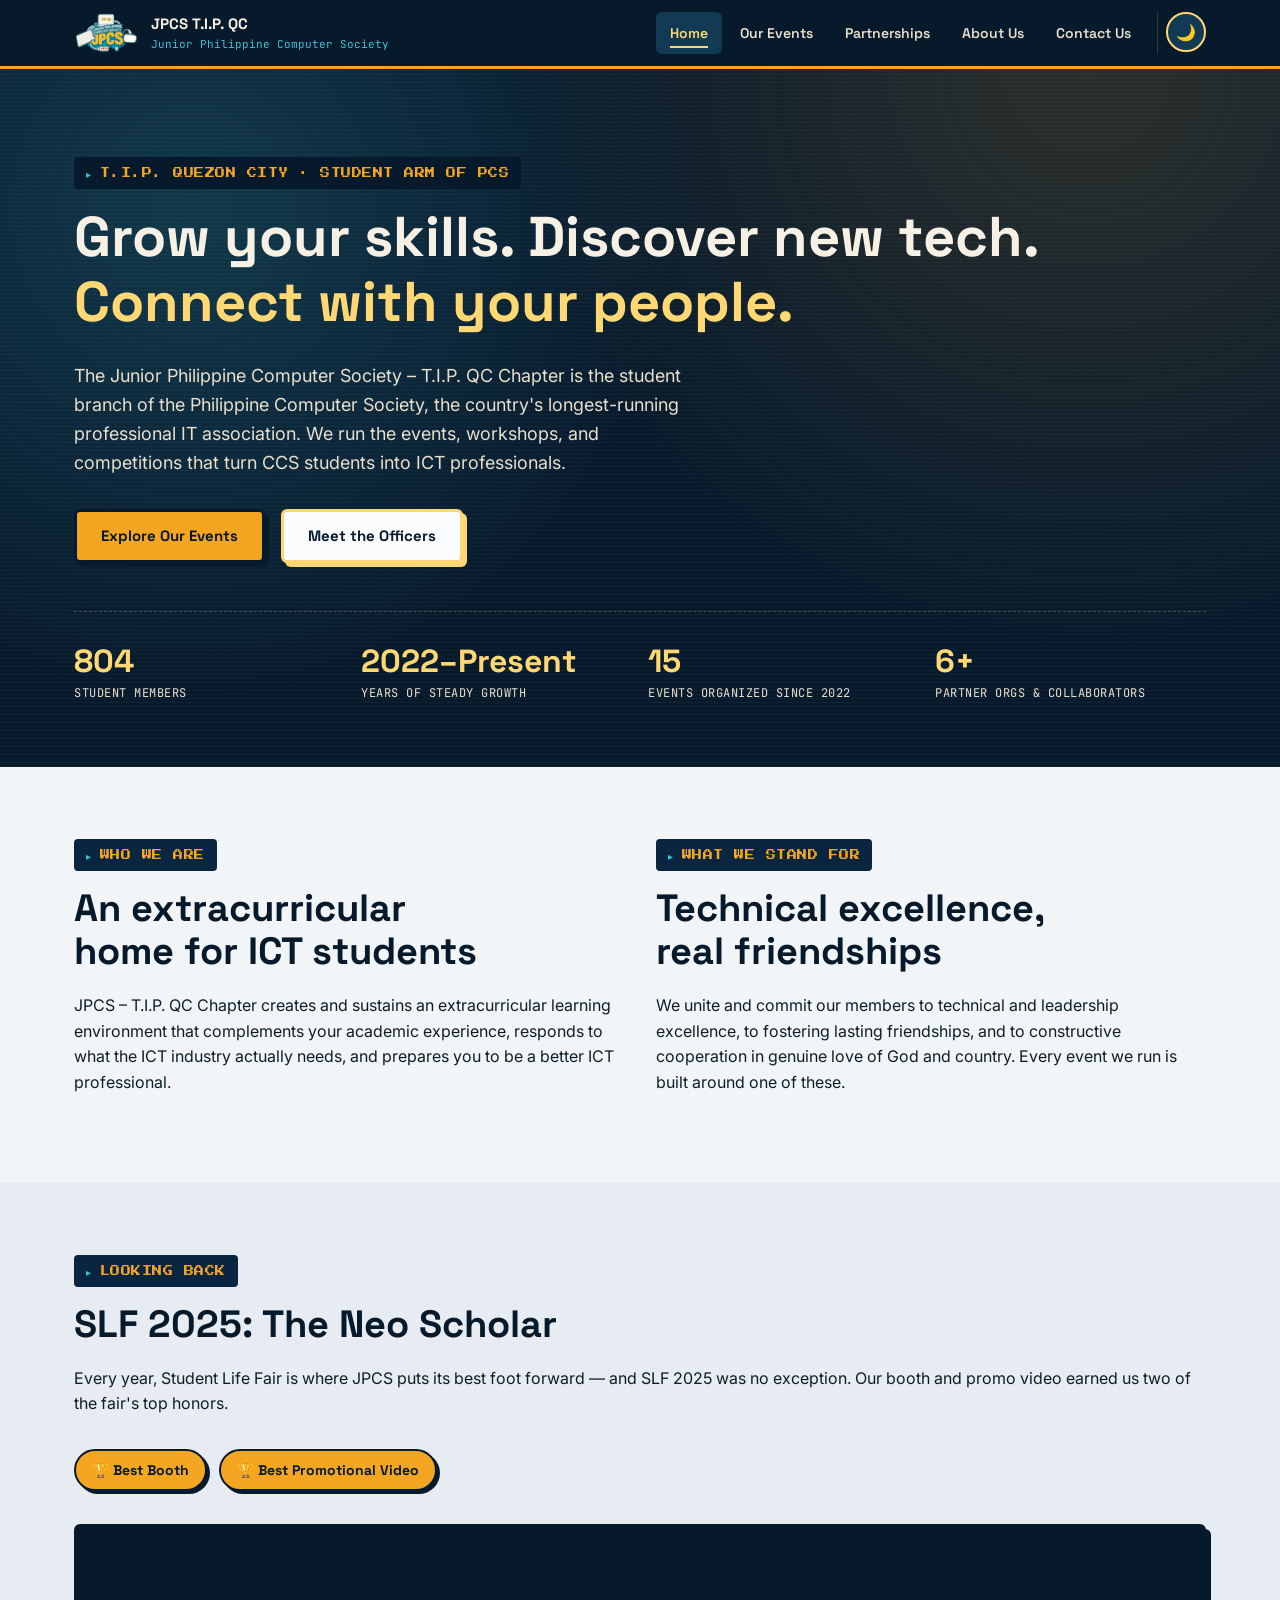
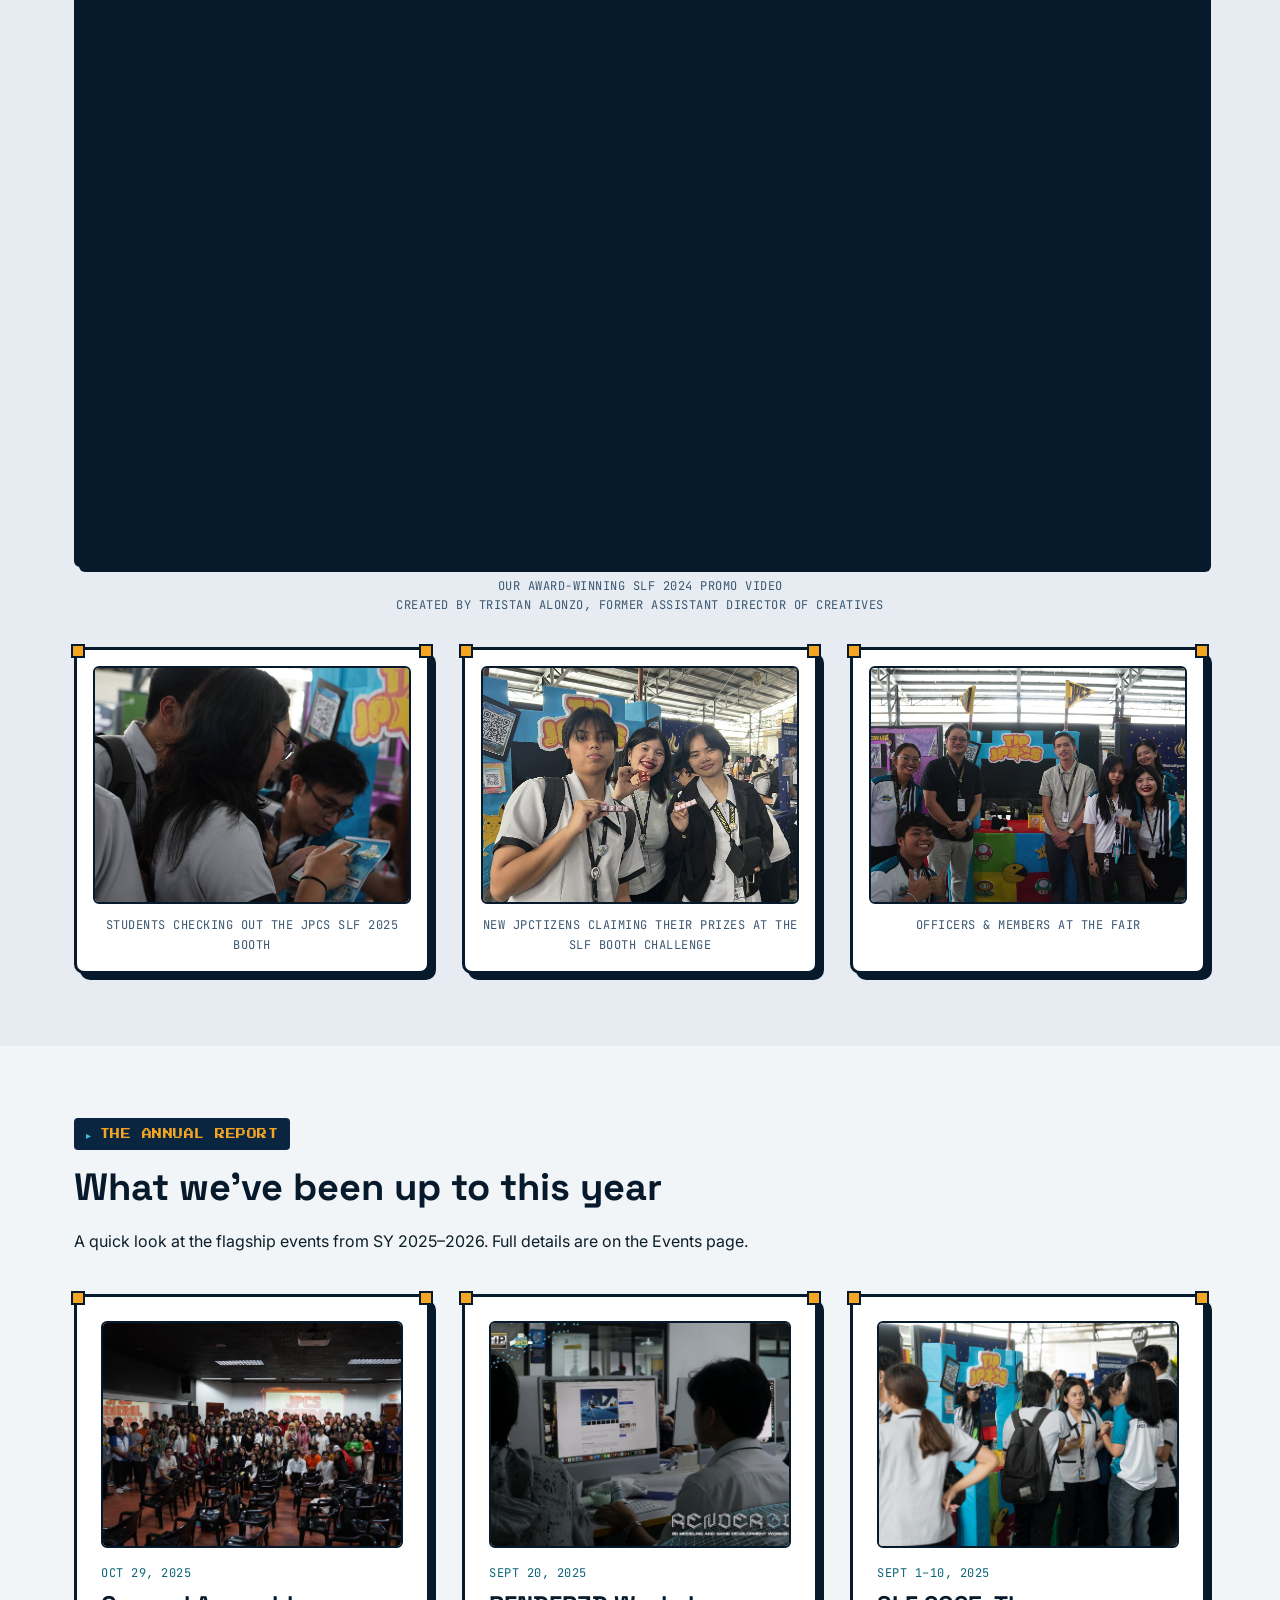
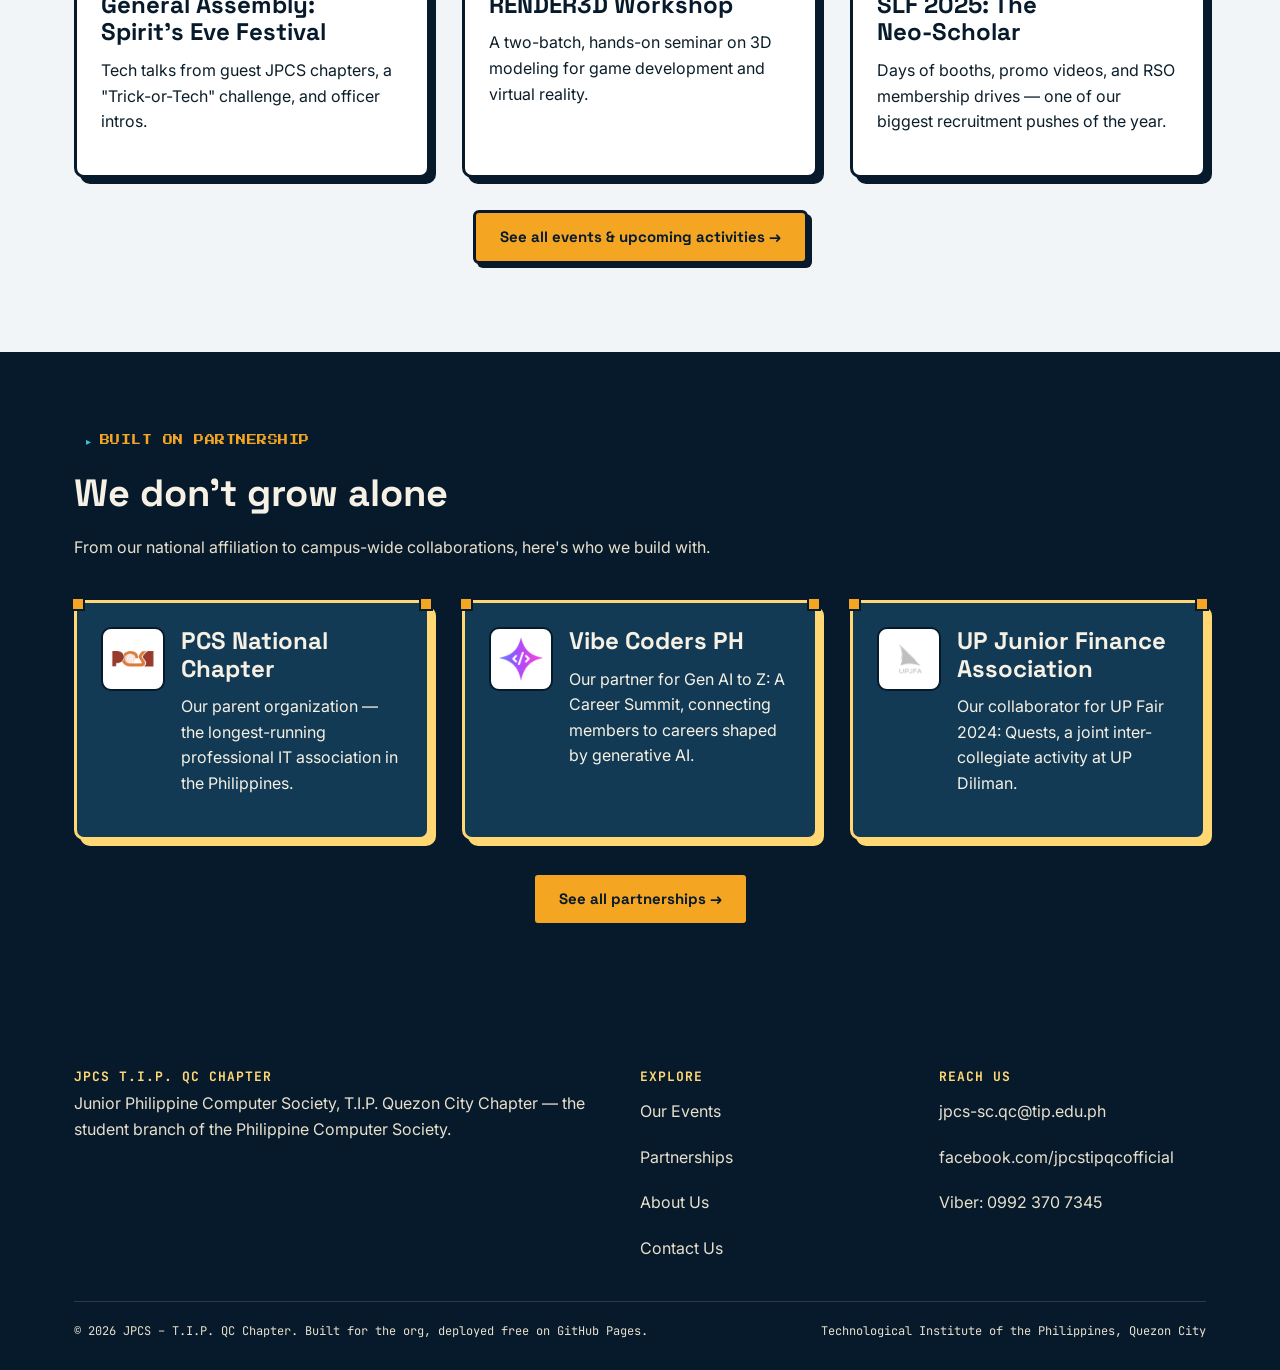
==== commit 519138e3: "Add files via upload" ====
--- a/index.html
+++ b/index.html
@@ -62,7 +62,7 @@
 
       <div class="stat-strip">
         <div class="stat"><div class="num">804</div><div class="label">Student members</div></div>
-        <div class="stat"><div class="num">2023–2025</div><div class="label">Years of steady growth</div></div>
+        <div class="stat"><div class="num">2022–Present</div><div class="label">Years of steady growth</div></div>
         <div class="stat"><div class="num">15</div><div class="label">Events organized since 2022</div></div>
         <div class="stat"><div class="num">6+</div><div class="label">Partner orgs & collaborators</div></div>
       </div>
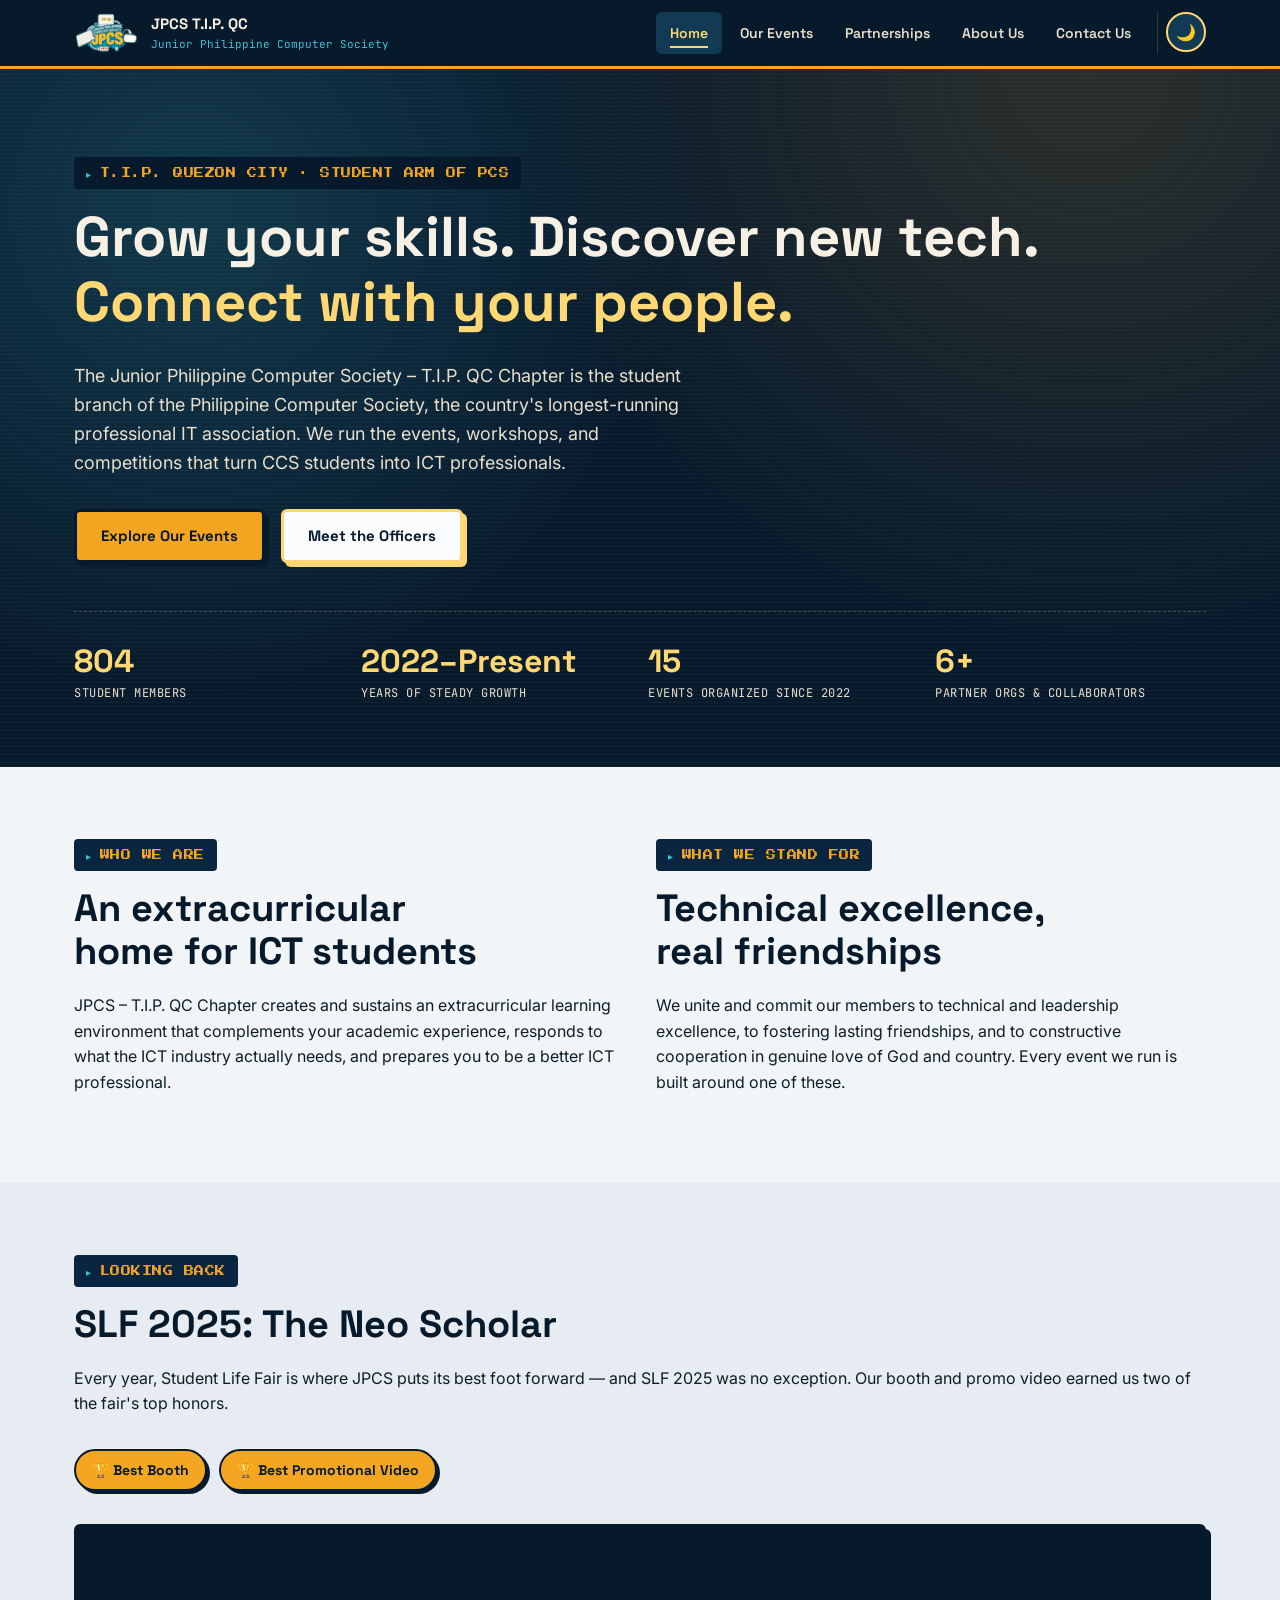
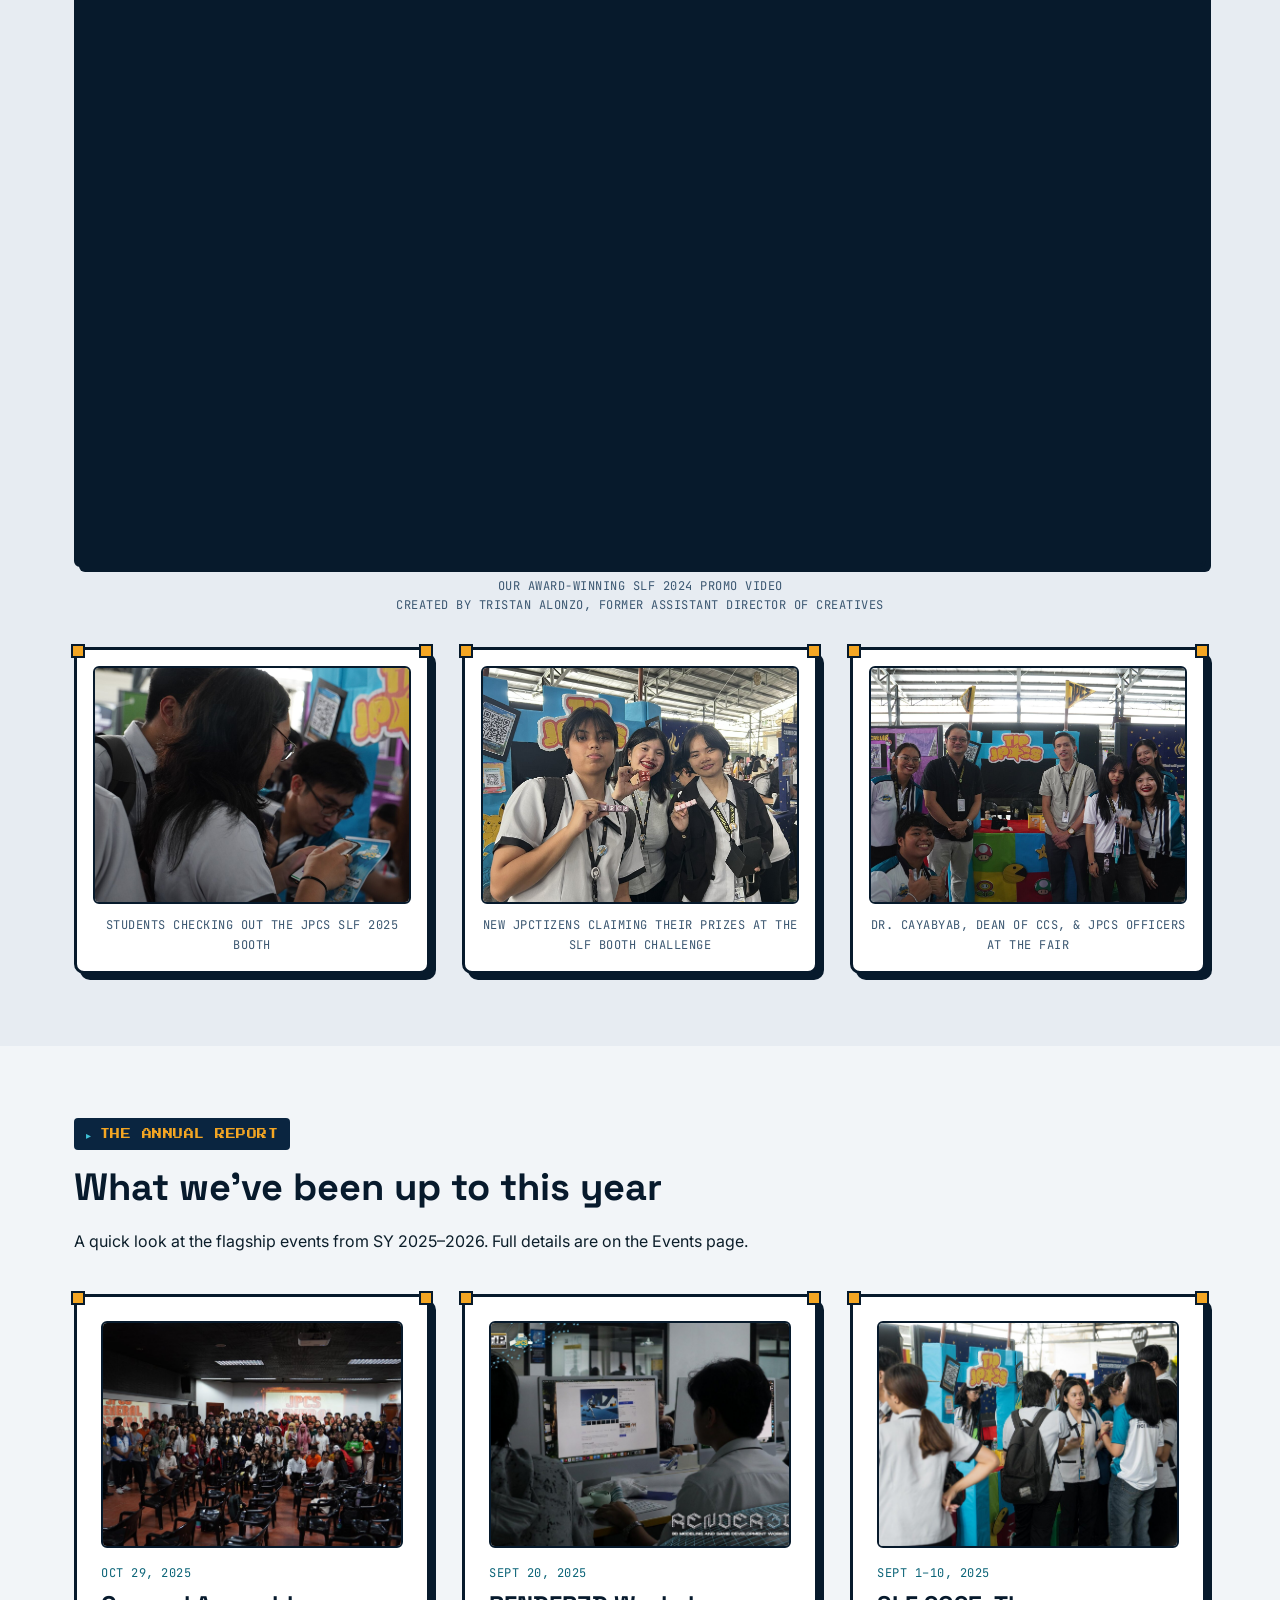
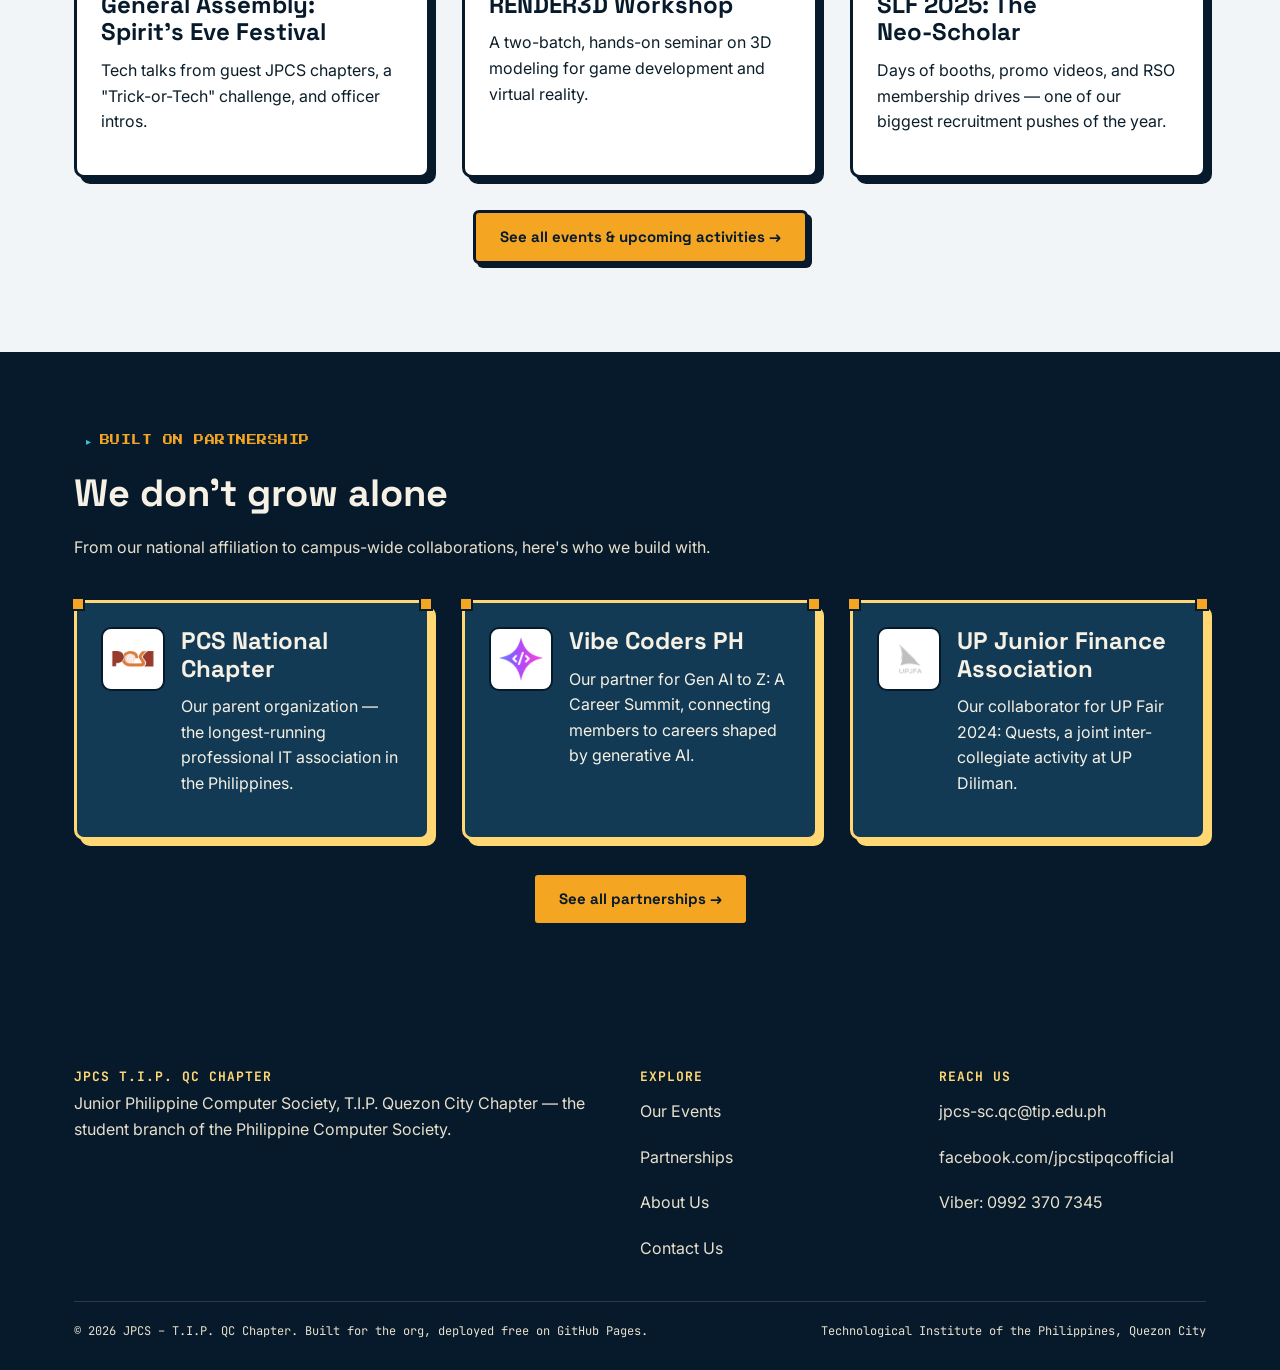
==== commit 924fd6d8: "Update index.html" ====
--- a/index.html
+++ b/index.html
@@ -124,7 +124,7 @@
           </div>
           <div class="cartridge slf-photo-card">
             <img src="assets/events/slf-2025-dean-officers.jpg" alt="SLF booth with the dean and JPCS officers" data-lightbox width="1400" height="933" loading="lazy">
-            <div class="gallery-caption text-center">Officers &amp; members at the fair</div>
+            <div class="gallery-caption text-center">Dr. Cayabyab, Dean of CCS, &amp; JPCS officers at the fair</div>
           </div>
         </div>
         
@@ -225,4 +225,4 @@
 
 <script src="js/main.js"></script>
 </body>
-</html>+</html>
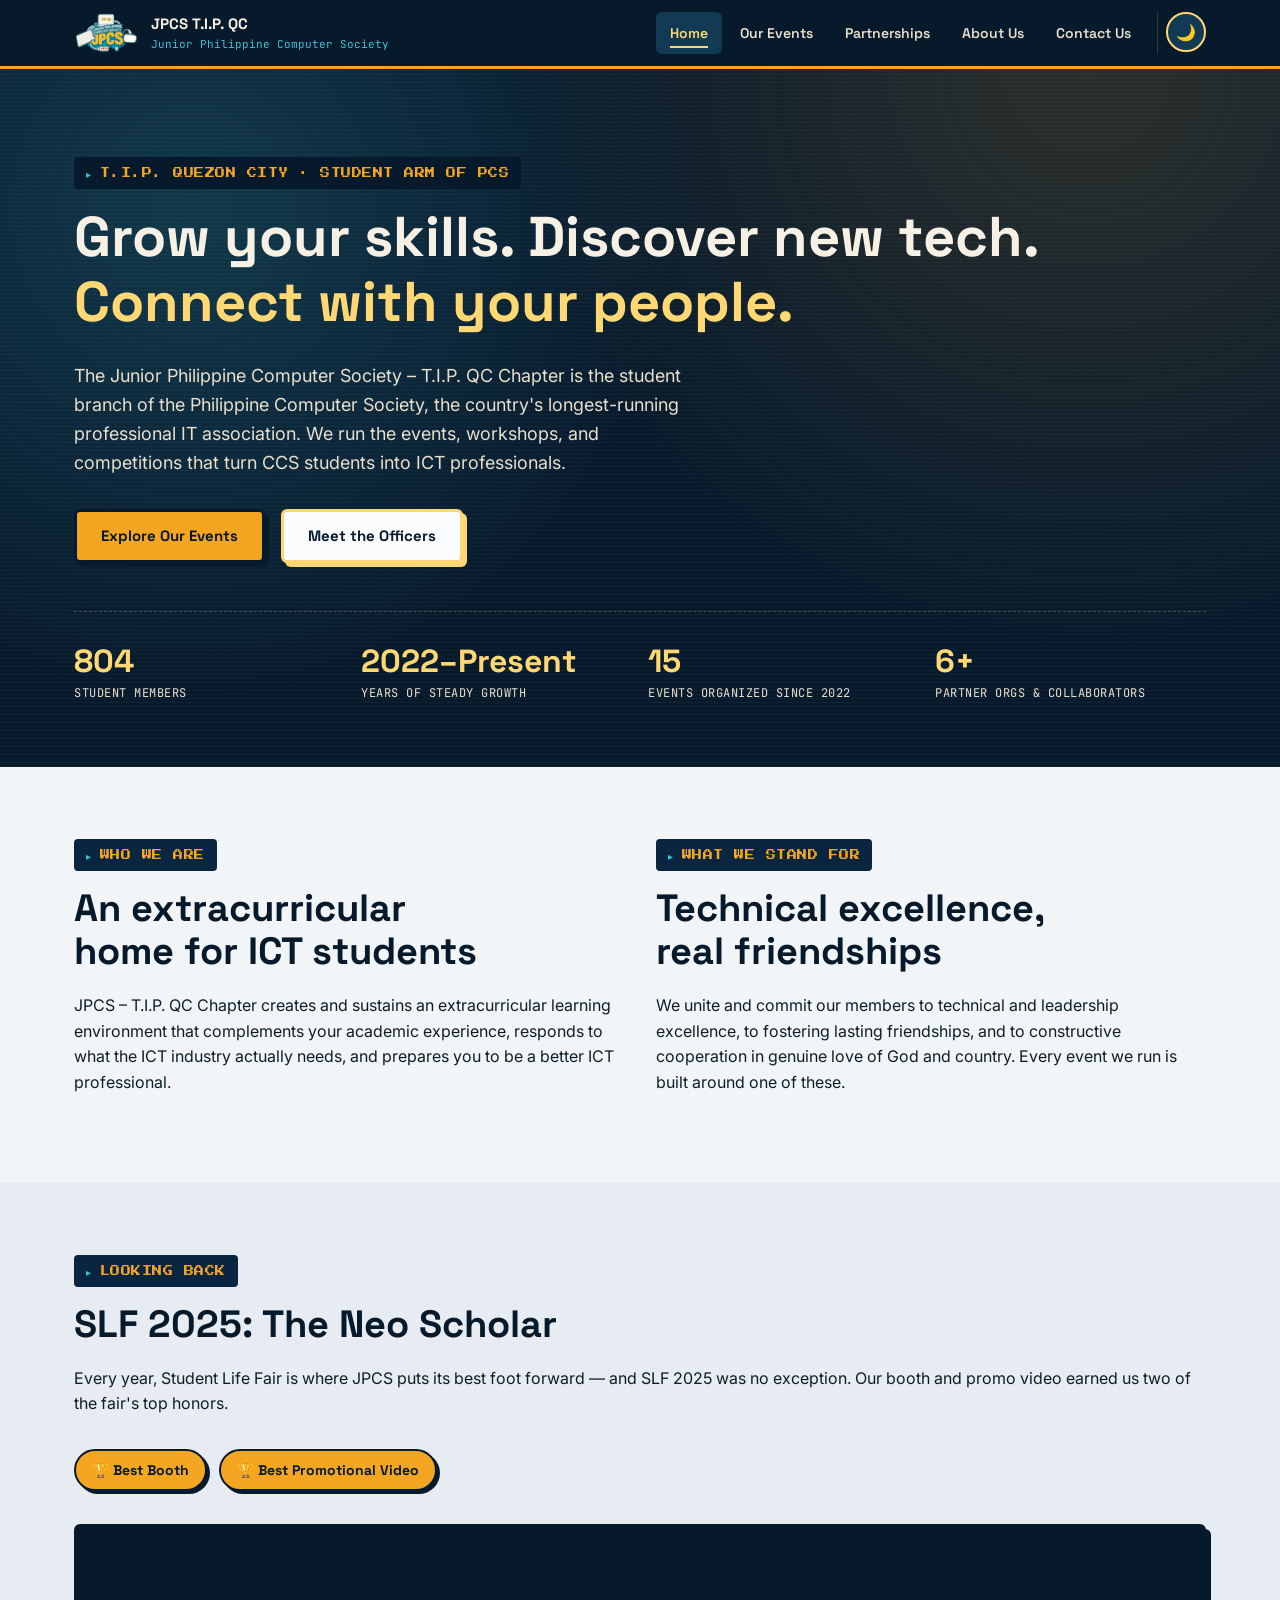
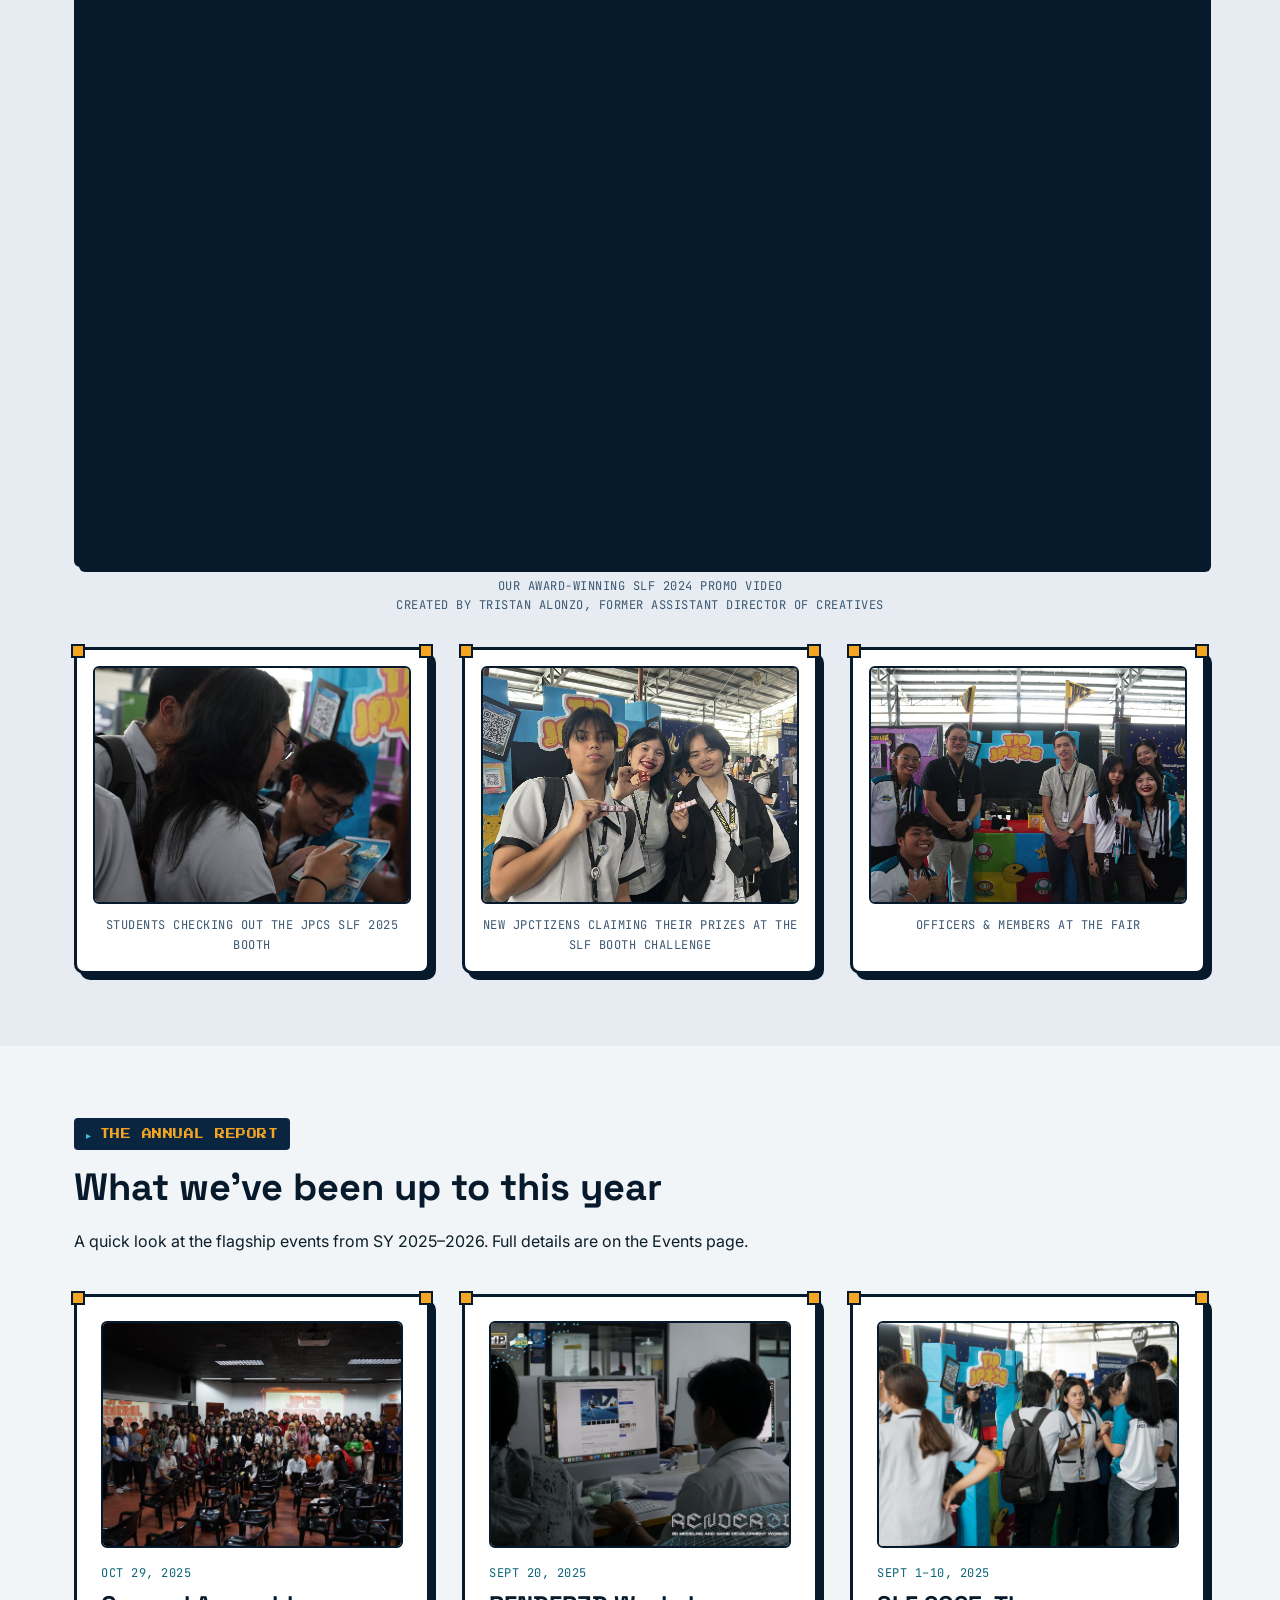
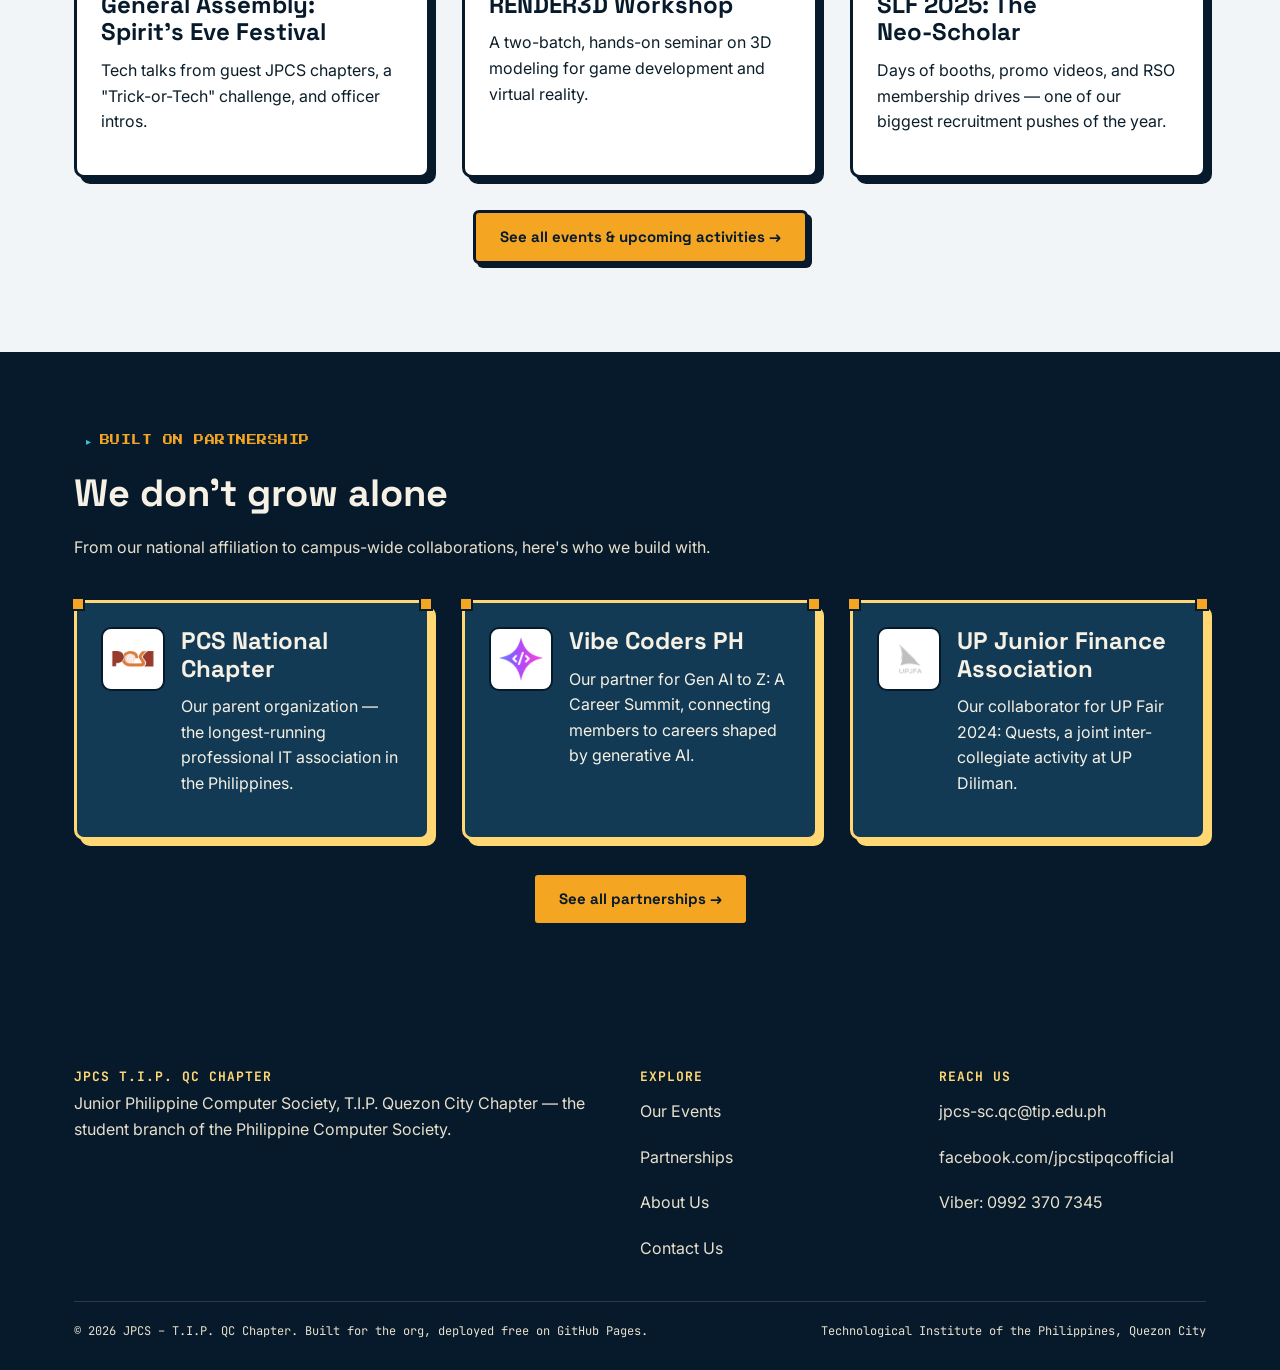
==== commit 2c2aae8c: "Add files via upload" ====
--- a/index.html
+++ b/index.html
@@ -124,7 +124,7 @@
           </div>
           <div class="cartridge slf-photo-card">
             <img src="assets/events/slf-2025-dean-officers.jpg" alt="SLF booth with the dean and JPCS officers" data-lightbox width="1400" height="933" loading="lazy">
-            <div class="gallery-caption text-center">Dr. Cayabyab, Dean of CCS, &amp; JPCS officers at the fair</div>
+            <div class="gallery-caption text-center">Officers &amp; members at the fair</div>
           </div>
         </div>
         
@@ -225,4 +225,4 @@
 
 <script src="js/main.js"></script>
 </body>
-</html>
+</html>
--- a/css/style.css
+++ b/css/style.css
@@ -768,6 +768,40 @@
 .avatar-1 { background: var(--gold-soft); }
 .avatar-2 { background: var(--teal-bright); }
 .avatar-3 { background: var(--cream-dim); }
+.avatar-photo { padding: 0; overflow: hidden; }
+.avatar-photo img { width: 100%; height: 100%; object-fit: cover; display: block; }
+
+/* Adviser card — horizontal layout: photo left, name/role/bio right */
+.adviser-card {
+  display: flex;
+  align-items: flex-start;
+  gap: 20px;
+  text-align: left;
+  padding: 24px;
+}
+.adviser-photo {
+  width: 112px;
+  height: 112px;
+  flex-shrink: 0;
+  border-radius: 10px;
+  overflow: hidden;
+  border: 3px solid var(--navy-deep);
+  background: var(--cream-dim);
+}
+.adviser-photo img { width: 100%; height: 100%; object-fit: cover; display: block; }
+.adviser-info { flex: 1; min-width: 0; }
+.adviser-card h4 { font-size: 26px; margin: 0 0 4px; line-height: 1.15; }
+.adviser-card .officer-role { display: block; font-size: 13px; margin-bottom: 10px; }
+.adviser-bio { margin: 0; padding-left: 18px; font-size: 13px; line-height: 1.5; color: var(--muted-text); }
+.adviser-bio li { margin-bottom: 3px; }
+/* Room for additional bio fields (credentials, subjects handled, contact, etc.) —
+   just add more <li> items inside .adviser-bio; the card grows to fit. */
+
+@media (max-width: 560px) {
+  .adviser-card { flex-direction: column; align-items: center; text-align: center; }
+  .adviser-photo { width: 96px; height: 96px; }
+  .adviser-bio { padding-left: 0; list-style-position: inside; }
+}
 
 /* Partnership / logo strip */
 .partner-card { 
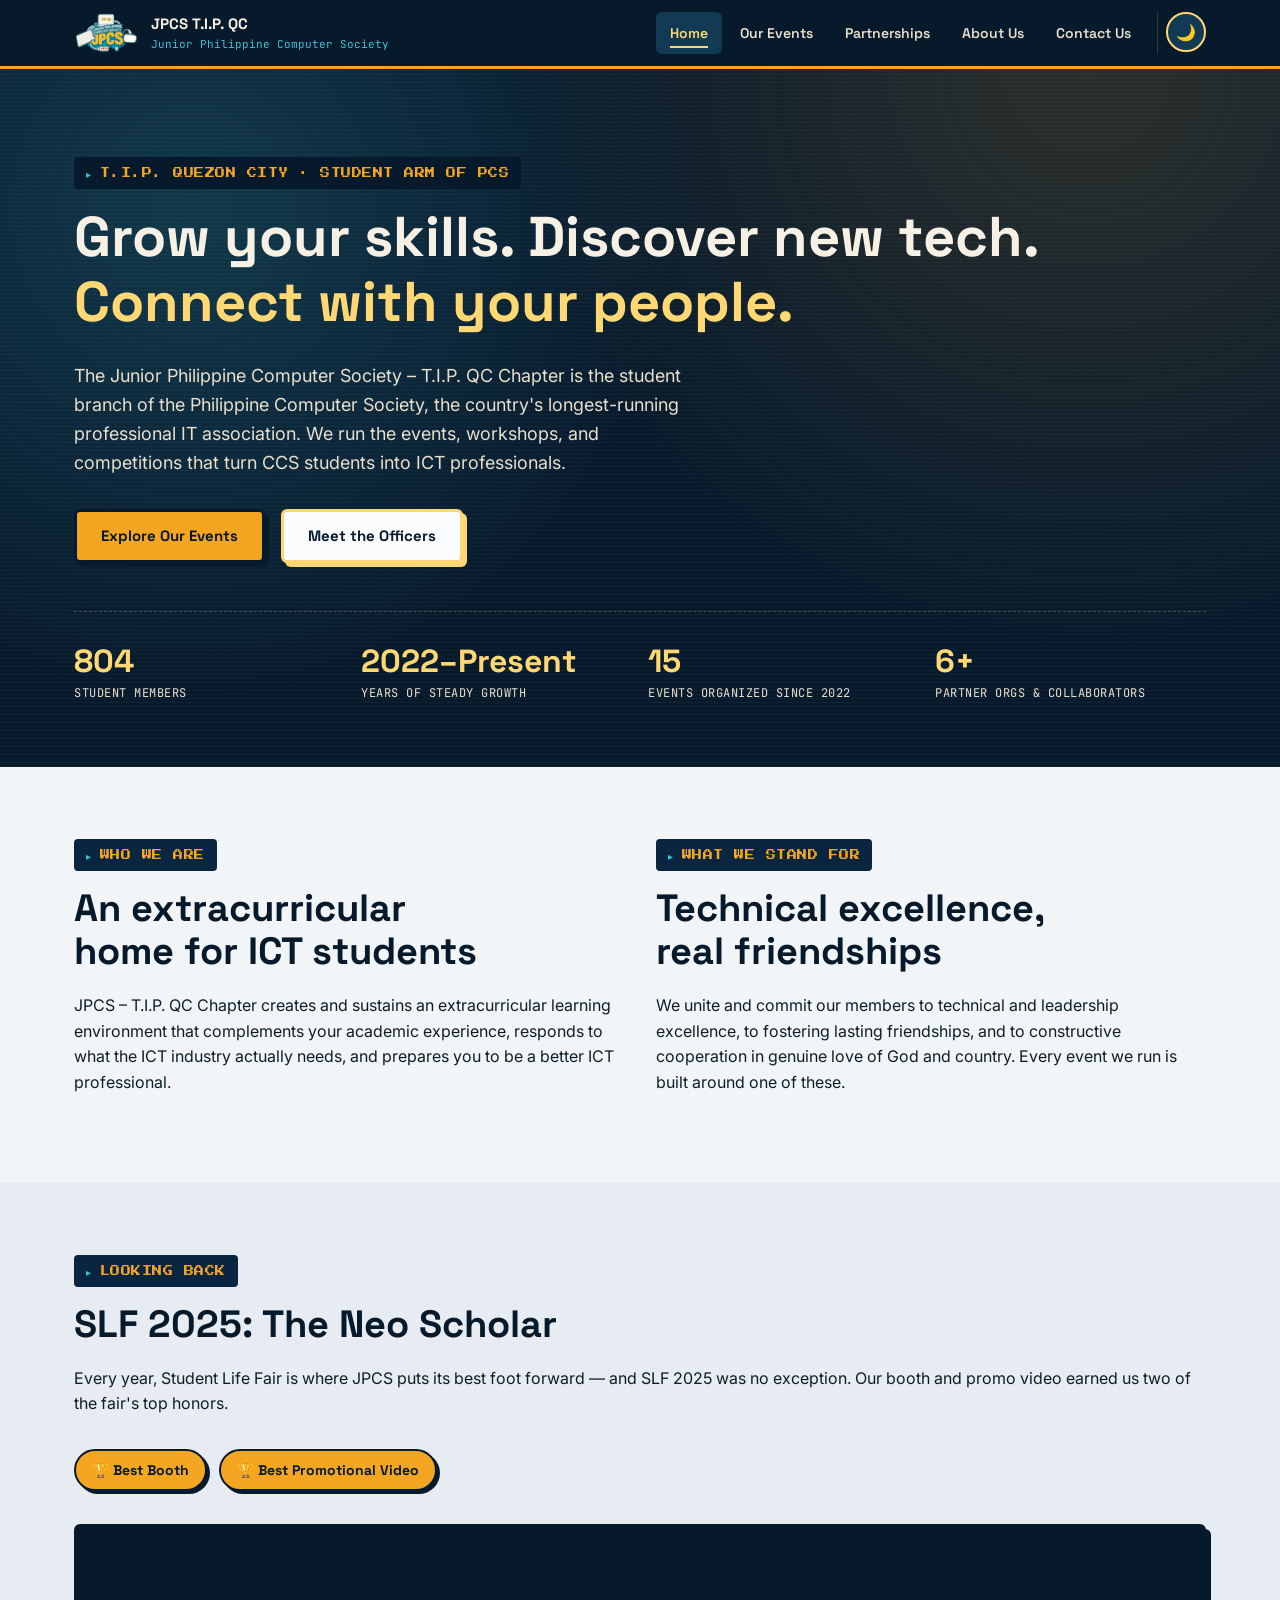
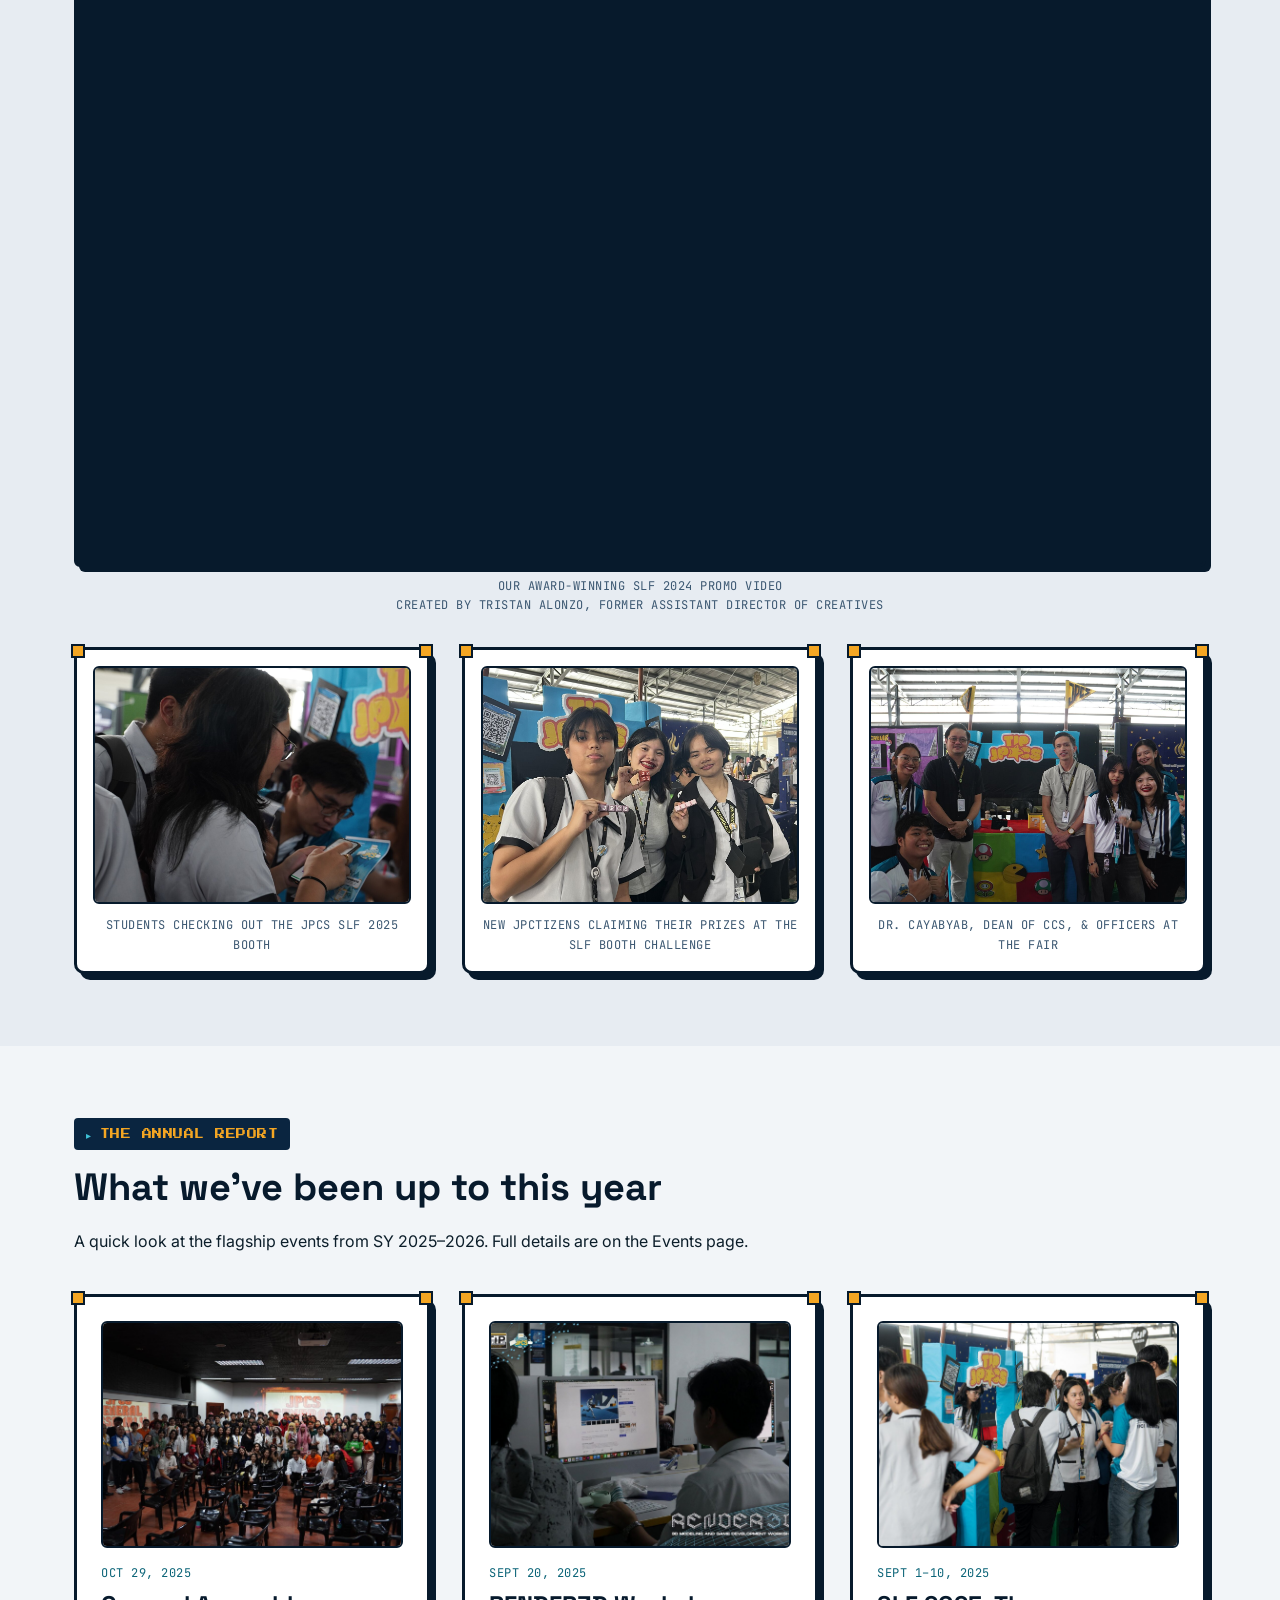
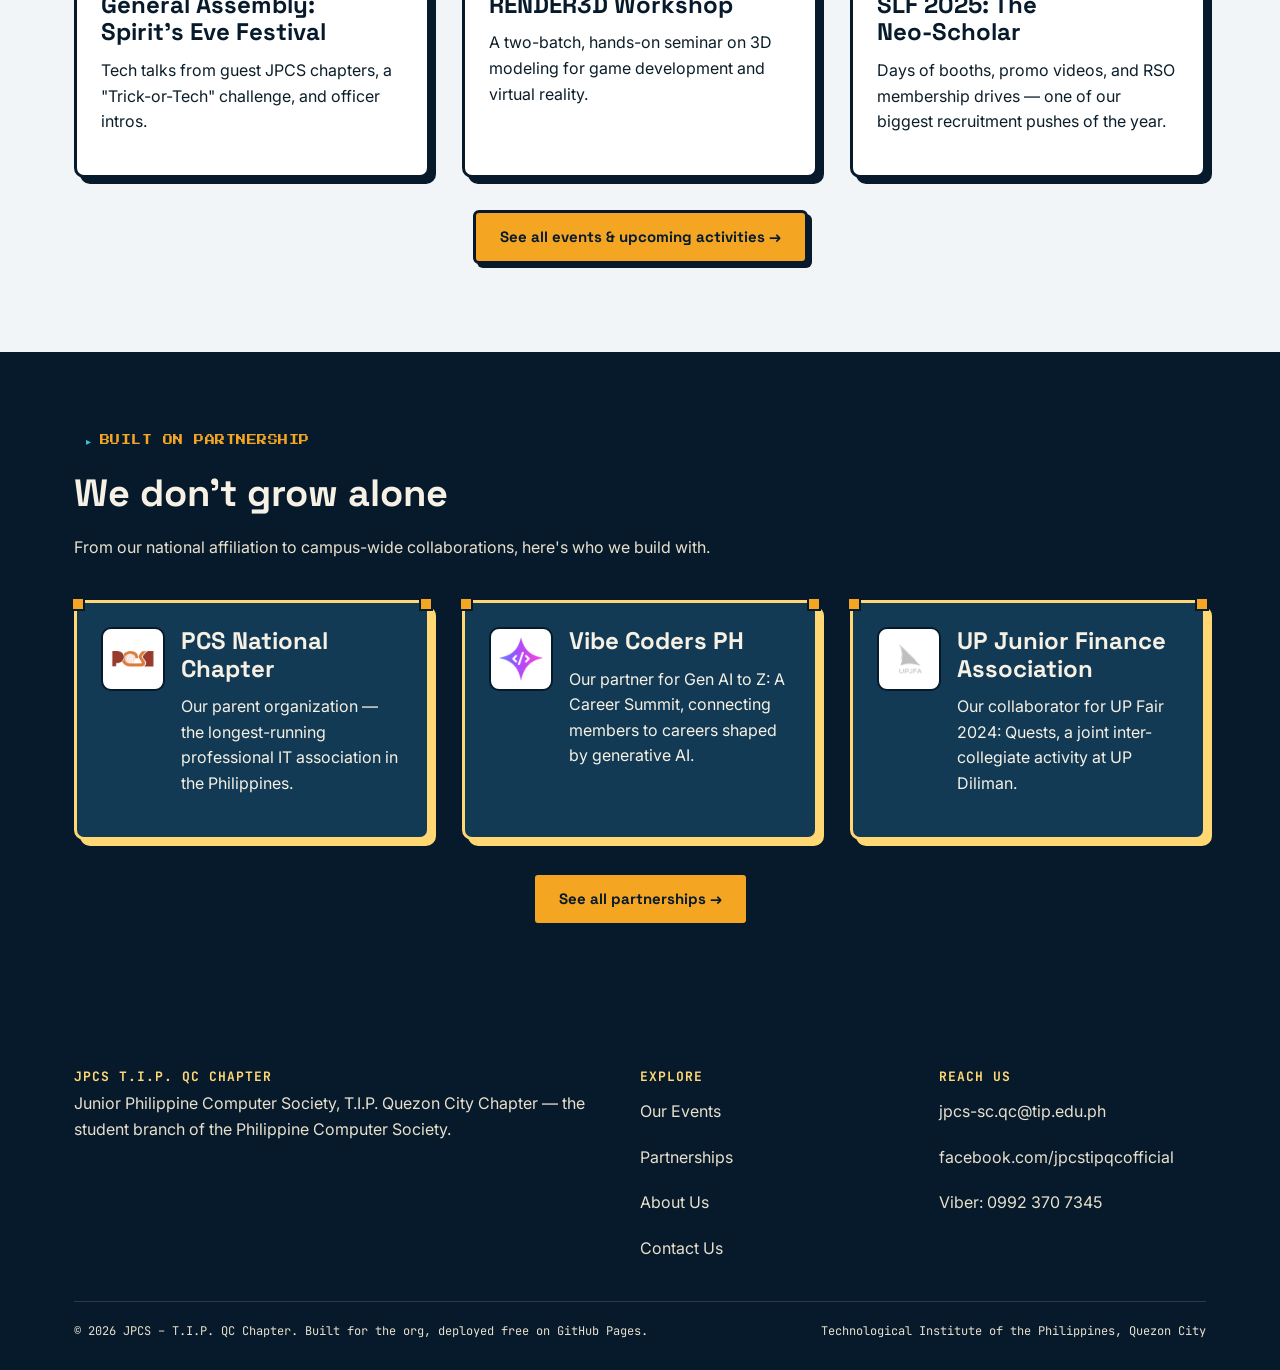
==== commit 9bfd4a8d: "Update index.html" ====
--- a/index.html
+++ b/index.html
@@ -124,7 +124,7 @@
           </div>
           <div class="cartridge slf-photo-card">
             <img src="assets/events/slf-2025-dean-officers.jpg" alt="SLF booth with the dean and JPCS officers" data-lightbox width="1400" height="933" loading="lazy">
-            <div class="gallery-caption text-center">Officers &amp; members at the fair</div>
+            <div class="gallery-caption text-center">Dr. Cayabyab, Dean of CCS, &amp; officers at the fair</div>
           </div>
         </div>
         
@@ -225,4 +225,4 @@
 
 <script src="js/main.js"></script>
 </body>
-</html>+</html>
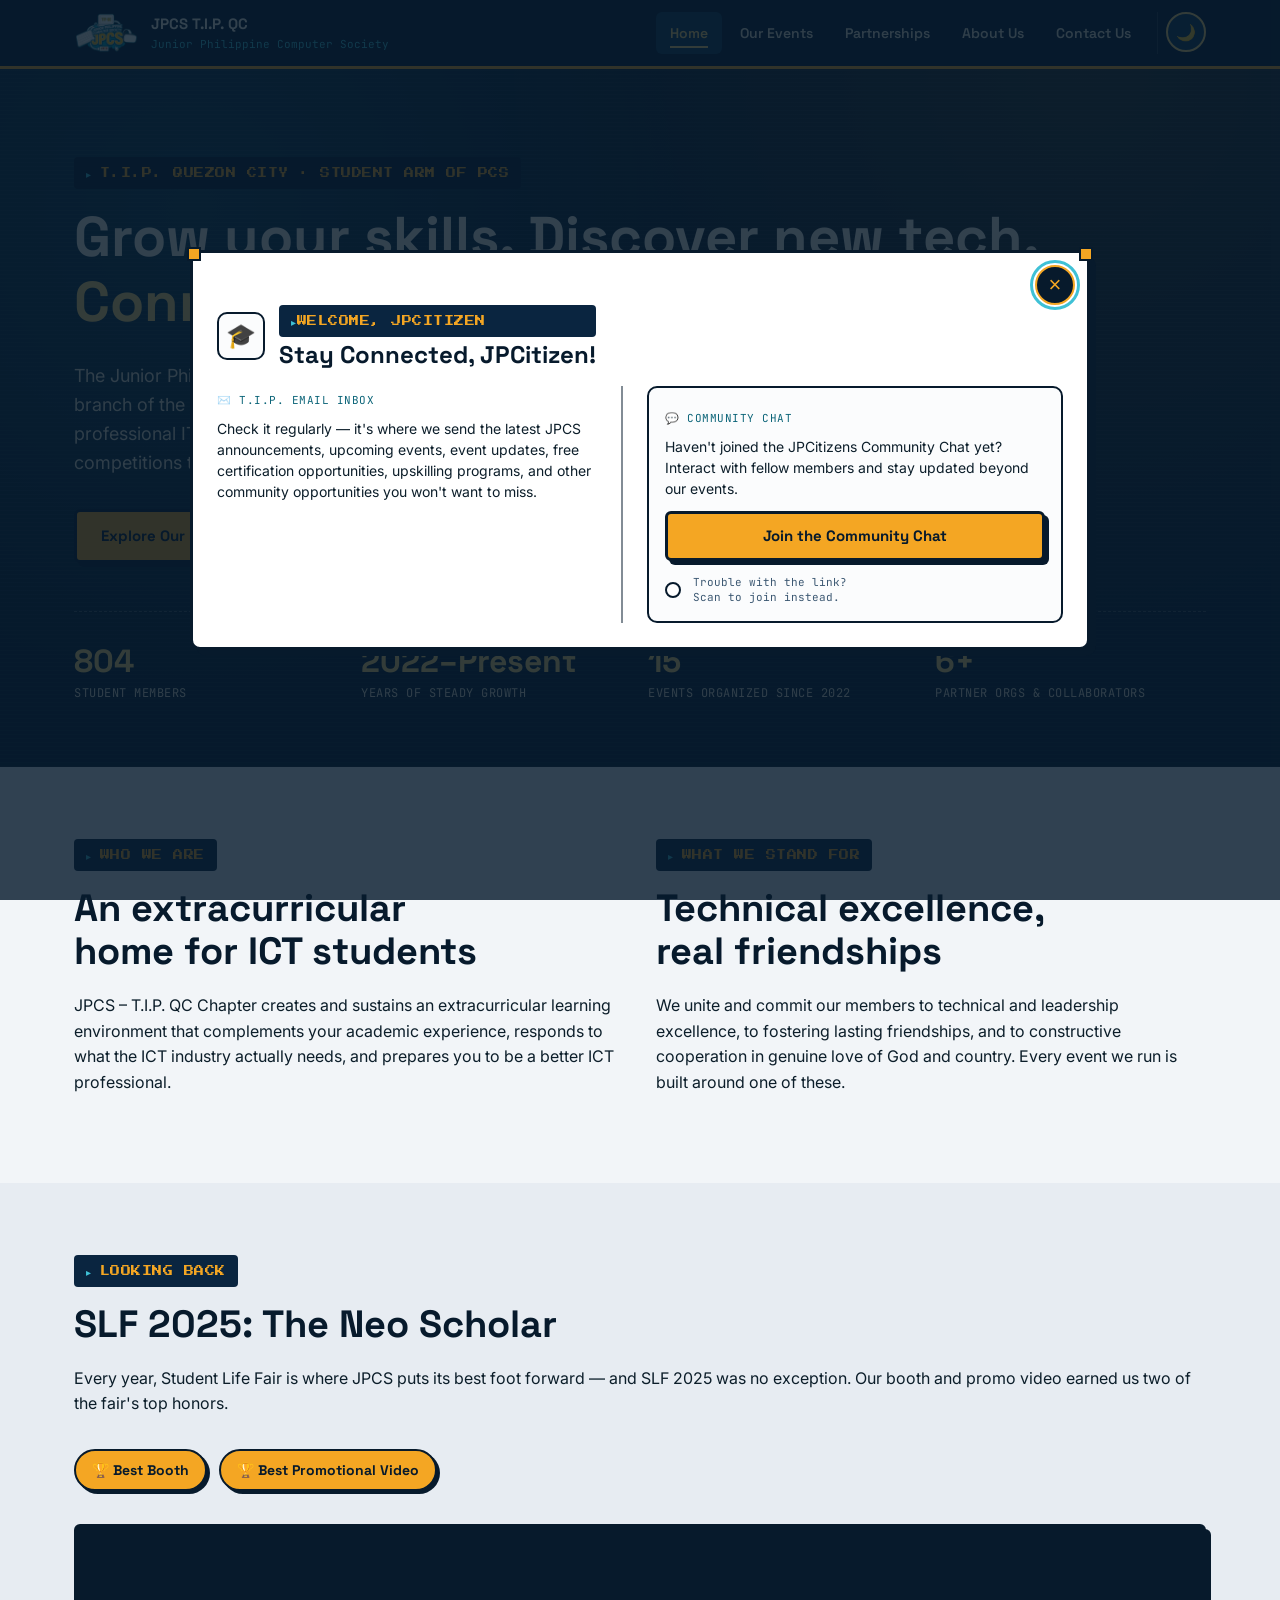
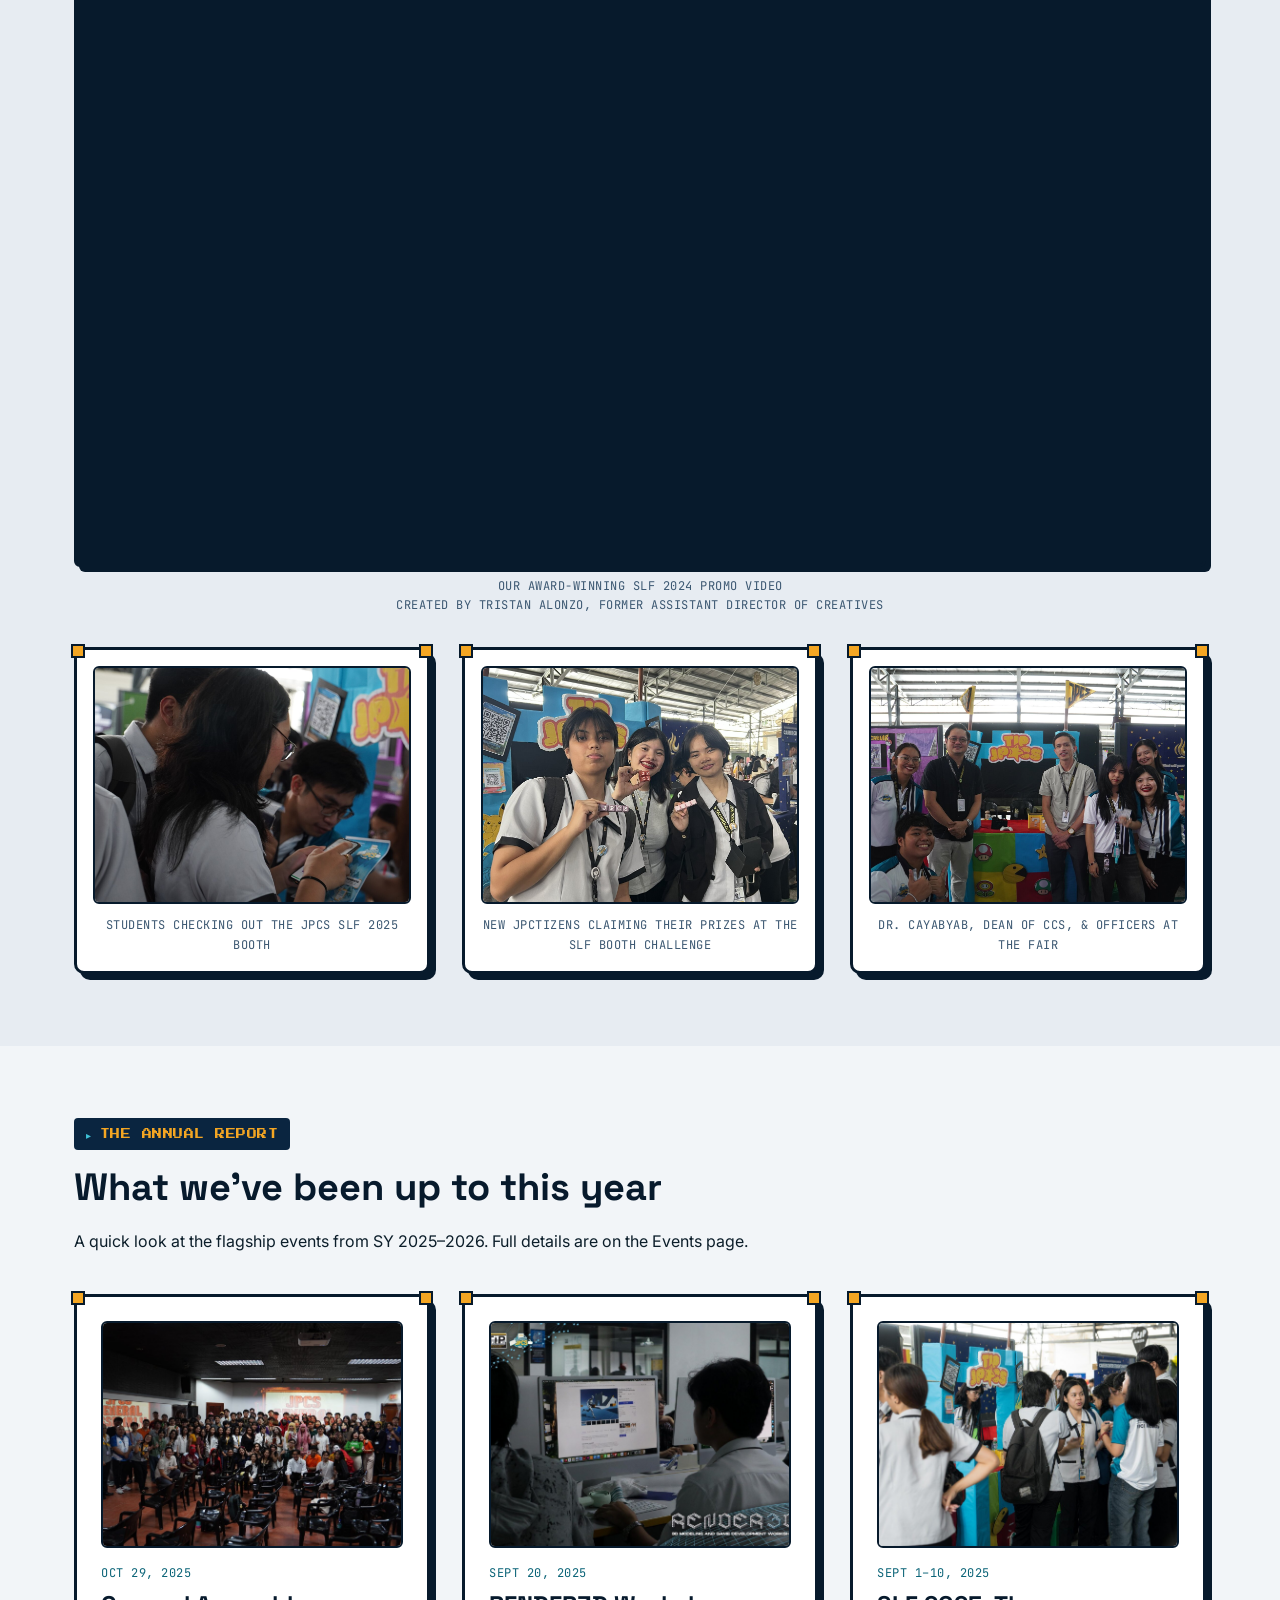
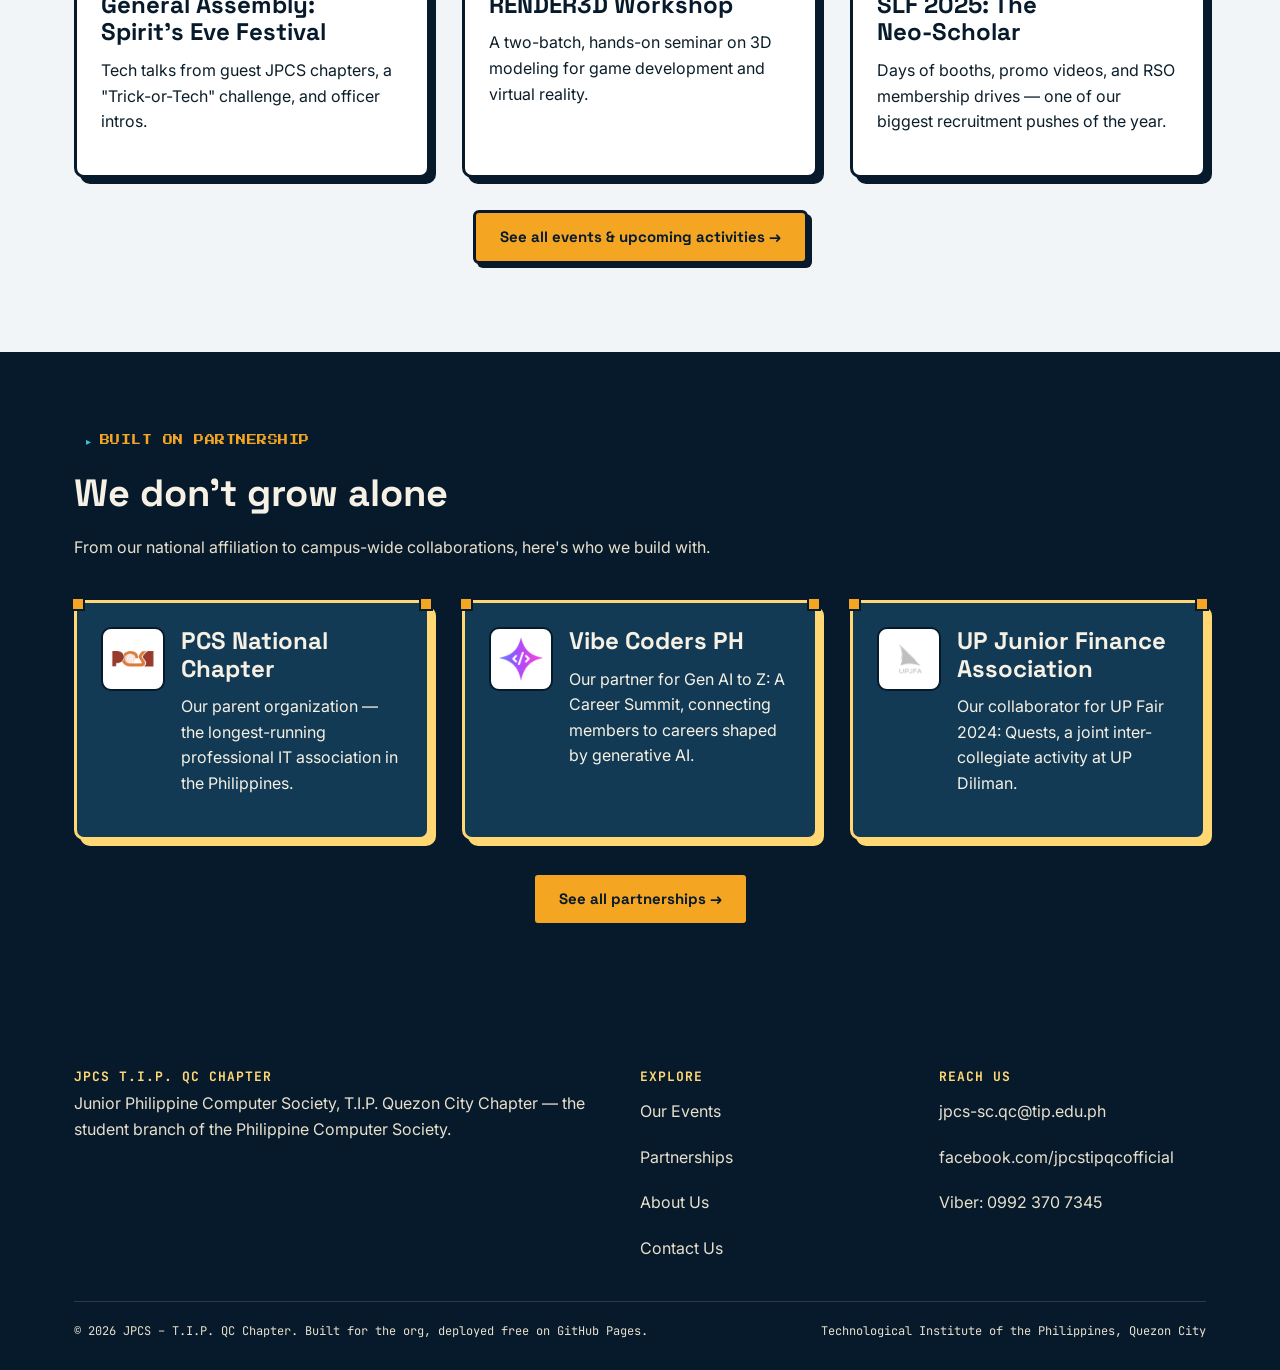
==== commit b9e00b86: "Add files via upload" ====
--- a/index.html
+++ b/index.html
@@ -6,7 +6,7 @@
 (function(){
   try {
     var t = localStorage.getItem('jpcs-theme');
-    if (!t) { t = window.matchMedia('(prefers-color-scheme: dark)').matches ? 'dark' : 'light'; }
+    if (!t) { t = 'light'; }
     document.documentElement.setAttribute('data-theme', t);
   } catch (e) {}
 })();
--- a/css/style.css
+++ b/css/style.css
@@ -492,15 +492,36 @@
   .grid-3 { grid-template-columns: repeat(3, 1fr); }
 }
 
+/* 4-Column Grid (single row from tablet width up, so it never wraps into a tall 2x2 block) */
+@media (min-width: 768px) {
+  .grid-4 { grid-template-columns: repeat(4, 1fr); gap: 20px; }
+}
+
 .two-col-text { display: grid; grid-template-columns: 1fr; gap: 32px; }
 @media (min-width: 800px) { .two-col-text { grid-template-columns: 1fr 1fr; } }
 
 /* Event card */
 .event-card img { border-radius: 6px; border: 2px solid var(--border-strong); margin-bottom: 16px; aspect-ratio: 4/3; object-fit: cover; width: 100%; }
+.latest-updates-grid .event-card img { aspect-ratio: 16/9; }
 .event-card .placeholder-box { margin-bottom: 16px; }
 
 .collab-grid .event-card img { aspect-ratio: auto; height: 55vw; min-height: 200px; }
 @media (min-width: 640px) { .collab-grid .event-card img { height: 233px; } }
+
+/* Beyond Campus — compact, uniform-height cards so a single row fits comfortably
+   on tablet/desktop without excessive section height */
+.beyond-campus-grid .event-card { padding: 18px; }
+.beyond-campus-grid .event-card img { aspect-ratio: 3/2; margin-bottom: 12px; }
+.beyond-campus-grid .event-card h3 { font-size: 17px; line-height: 1.3; margin: 0 0 8px; }
+.beyond-campus-grid .event-card .event-meta { font-size: 11px; margin-bottom: 6px; }
+.beyond-campus-grid .event-card p {
+  font-size: 13.5px;
+  line-height: 1.5;
+  display: -webkit-box;
+  -webkit-line-clamp: 3;
+  -webkit-box-orient: vertical;
+  overflow: hidden;
+}
 
 .event-meta { font-family: var(--font-mono); font-size: 12px; color: var(--accent-text); text-transform: uppercase; letter-spacing: 0.5px; margin-bottom: 8px; }
 .tag {
@@ -515,6 +536,9 @@
   margin-right: 6px;
 }
 .tag.coming-soon { background: var(--coral); color: var(--navy-deep); }
+.tag.completed { background: var(--green-bright); color: var(--navy-deep); }
+.tag.postponed { background: var(--coral); color: var(--navy-deep); }
+.tag.upcoming { background: var(--teal-bright); color: var(--navy-deep); }
 
 .photo-strip {
   display: grid;
@@ -610,6 +634,182 @@
 @media (max-width: 640px) {
   .gallery-item { width: 82vw; }
 }
+
+/* Gallery nav buttons (prev/next), used inside .gallery-wrap flanking a .gallery-track */
+.gallery-nav-btn {
+  display: none;
+  flex-shrink: 0;
+  align-items: center;
+  justify-content: center;
+  width: 40px; height: 40px;
+  border-radius: 50%;
+  border: 2px solid var(--border-strong);
+  background: var(--surface-bg);
+  color: var(--text-heading);
+  font-size: 18px;
+  cursor: pointer;
+  transition: transform var(--dur-fast) var(--ease), background var(--dur) var(--ease);
+}
+@media (hover: hover) and (pointer: fine) {
+  .gallery-nav-btn:hover { transform: scale(1.08); background: var(--gold); }
+}
+.gallery-nav-btn:active { transform: scale(0.94); }
+@media (min-width: 640px) { .gallery-nav-btn { display: flex; } }
+
+/* Clickable cards (event list -> modal) */
+.clickable-card { cursor: pointer; }
+.card-cta { display: inline-block; margin-top: auto; padding-top: 10px; font-family: var(--font-mono); font-size: 12px; }
+.event-card { display: flex; flex-direction: column; }
+
+/* Generic modal (event details, JPCitizens splash) — mirrors .lightbox behavior */
+.modal-overlay {
+  position: fixed;
+  inset: 0;
+  background: rgba(7, 26, 44, 0.82);
+  display: none;
+  align-items: center;
+  justify-content: center;
+  padding: 20px 14px;
+  z-index: 550;
+  opacity: 0;
+  transition: opacity var(--dur) var(--ease);
+}
+@media (min-width: 768px) { .modal-overlay { padding: 24px; } }
+.modal-overlay.open { display: flex; opacity: 1; }
+.modal-panel {
+  position: relative;
+  width: 100%;
+  max-width: 900px;
+  max-height: 90vh;
+  max-height: 90dvh;
+  display: flex;
+  flex-direction: column;
+  text-align: left;
+  padding-top: 52px;
+  transform: scale(0.97) translateY(8px);
+  transition: transform var(--dur) var(--ease);
+}
+.modal-overlay.open .modal-panel { transform: scale(1) translateY(0); }
+.modal-scroll { overflow-y: auto; min-height: 0; }
+.modal-close {
+  position: absolute;
+  top: 12px; right: 12px;
+  width: 40px; height: 40px;
+  border-radius: 50%;
+  border: 2px solid var(--gold);
+  background: var(--navy-deep);
+  color: var(--gold);
+  font-size: 22px;
+  cursor: pointer;
+  display: flex; align-items: center; justify-content: center;
+  z-index: 2;
+}
+@media (hover: hover) and (pointer: fine) {
+  .modal-close:hover { background: var(--gold); color: var(--navy-deep); }
+}
+.modal-meta-row { display: flex; flex-wrap: wrap; gap: 8px; align-items: center; margin-bottom: 12px; }
+.modal-chip {
+  display: inline-flex;
+  align-items: center;
+  font-family: var(--font-mono);
+  font-size: 12px;
+  color: var(--text-body);
+  background: var(--gray-25);
+  border: 1px solid var(--border-strong);
+  border-radius: 999px;
+  padding: 4px 12px;
+  line-height: 1.4;
+}
+.modal-chip strong { color: var(--text-heading); font-weight: 700; margin-right: 4px; }
+.modal-media-head { font-family: var(--font-mono); font-size: 12px; text-transform: uppercase; letter-spacing: 0.5px; color: var(--accent-text); margin: 18px 0 10px; }
+.modal-desc p { font-size: 14px; line-height: 1.55; margin: 0 0 10px; }
+.modal-desc p:last-child { margin-bottom: 0; }
+
+/* Responsive Facebook embed box — fixed, uniform, portrait-friendly box; the fixed-width
+   FB iframe is letterbox-scaled (contain) and centered inside it via JS, so every gallery
+   item is the same predictable, compact size regardless of the source post's native size. */
+.fb-embed {
+  position: relative;
+  overflow: hidden;
+  width: 100%;
+  height: 240px;
+  display: flex;
+  align-items: center;
+  justify-content: center;
+  border-radius: 6px;
+  border: 3px solid var(--navy-deep);
+  box-shadow: 5px 5px 0 var(--navy-deep);
+  background: var(--navy-deep);
+}
+@media (min-width: 480px) { .fb-embed { height: 280px; } }
+.fb-embed iframe { border: 0; flex-shrink: 0; }
+#event-modal-gallery.gallery-track { padding-bottom: 2px; }
+#event-modal-gallery .gallery-item { width: 210px; }
+@media (min-width: 480px) { #event-modal-gallery .gallery-item { width: 240px; } }
+#event-modal-gallery .gallery-caption { text-align: center; }
+
+/* JPCitizens splash — redesigned two-column layout with a clear visual hierarchy:
+   a unified header, a plain "info" column, and a visually distinct "action" column
+   (tinted panel) where the primary CTA and the QR fallback sit close together. */
+.splash-hero { display: flex; align-items: center; gap: 14px; margin-bottom: 18px; }
+.splash-badge {
+  flex-shrink: 0;
+  width: 48px; height: 48px;
+  display: flex; align-items: center; justify-content: center;
+  font-size: 24px;
+  background: var(--gray-25);
+  border: 2px solid var(--border-strong);
+  border-radius: 10px;
+}
+.splash-hero .eyebrow { display: block; margin-bottom: 4px; }
+.splash-hero h3 { margin: 0; }
+
+.splash-grid { display: flex; flex-direction: column; gap: 16px; }
+.splash-col { min-width: 0; }
+.splash-label {
+  display: inline-flex;
+  align-items: center;
+  gap: 6px;
+  font-family: var(--font-mono);
+  font-size: 11px;
+  text-transform: uppercase;
+  letter-spacing: 0.5px;
+  color: var(--accent-text);
+  margin-bottom: 8px;
+}
+.splash-col p { font-size: 14px; line-height: 1.5; margin: 0; }
+.splash-divider { display: none; }
+.splash-col-action {
+  background: var(--gray-25);
+  border: 2px solid var(--border-strong);
+  border-radius: var(--radius);
+  padding: 16px;
+}
+.splash-col-action .btn { margin-top: 12px; padding: 10px 20px; }
+@media (min-width: 640px) {
+  .splash-grid { flex-direction: row; align-items: stretch; gap: 24px; }
+  .splash-col { flex: 1; }
+  .splash-divider { display: block; width: 2px; background: var(--border-strong); flex-shrink: 0; opacity: 0.5; }
+}
+
+.splash-qr-row { display: flex; align-items: center; gap: 12px; margin-top: 14px; text-align: left; }
+.splash-qr-hint { font-family: var(--font-mono); font-size: 11px; color: var(--muted-text); line-height: 1.4; margin: 0; }
+
+/* QR code box — kept on a plain white surface regardless of theme, for scannability */
+.qr-box {
+  width: fit-content;
+  max-width: 100%;
+  margin: 10px auto 0;
+  padding: 10px;
+  background: #FFFFFF;
+  border: 2px solid var(--border-strong);
+  border-radius: 8px;
+  display: flex;
+  align-items: center;
+  justify-content: center;
+}
+.qr-box img, .qr-box canvas, .qr-box table { max-width: 100%; height: auto; }
+.qr-box-mini { flex-shrink: 0; margin: 0; padding: 6px; }
 
 /* Archive rows */
 .archive-row-head {
@@ -842,6 +1042,9 @@
 @media (min-width: 860px) { .contact-grid { grid-template-columns: 1fr 1fr; } }
 
 .field { margin-bottom: 18px; }
+.field-row { display: flex; gap: 16px; }
+.field-row .field { flex: 1; min-width: 0; }
+@media (max-width: 480px) { .field-row { flex-direction: column; gap: 0; } }
 .field label {
   display: block;
   font-family: var(--font-mono);
@@ -862,8 +1065,9 @@
   background: var(--input-bg);
   color: var(--text-body);
 }
-.field textarea { resize: vertical; min-height: 130px; }
+.field textarea { resize: vertical; min-height: 190px; }
 .field input:focus, .field textarea:focus { outline: 3px solid var(--teal-bright); outline-offset: 1px; }
+.btn-block { display: block; width: 100%; text-align: center; }
 .form-status { font-family: var(--font-mono); font-size: 13px; margin-top: 10px; min-height: 18px; }
 .form-status.ok { color: var(--success-text); }
 .form-status.err { color: var(--danger-text); }
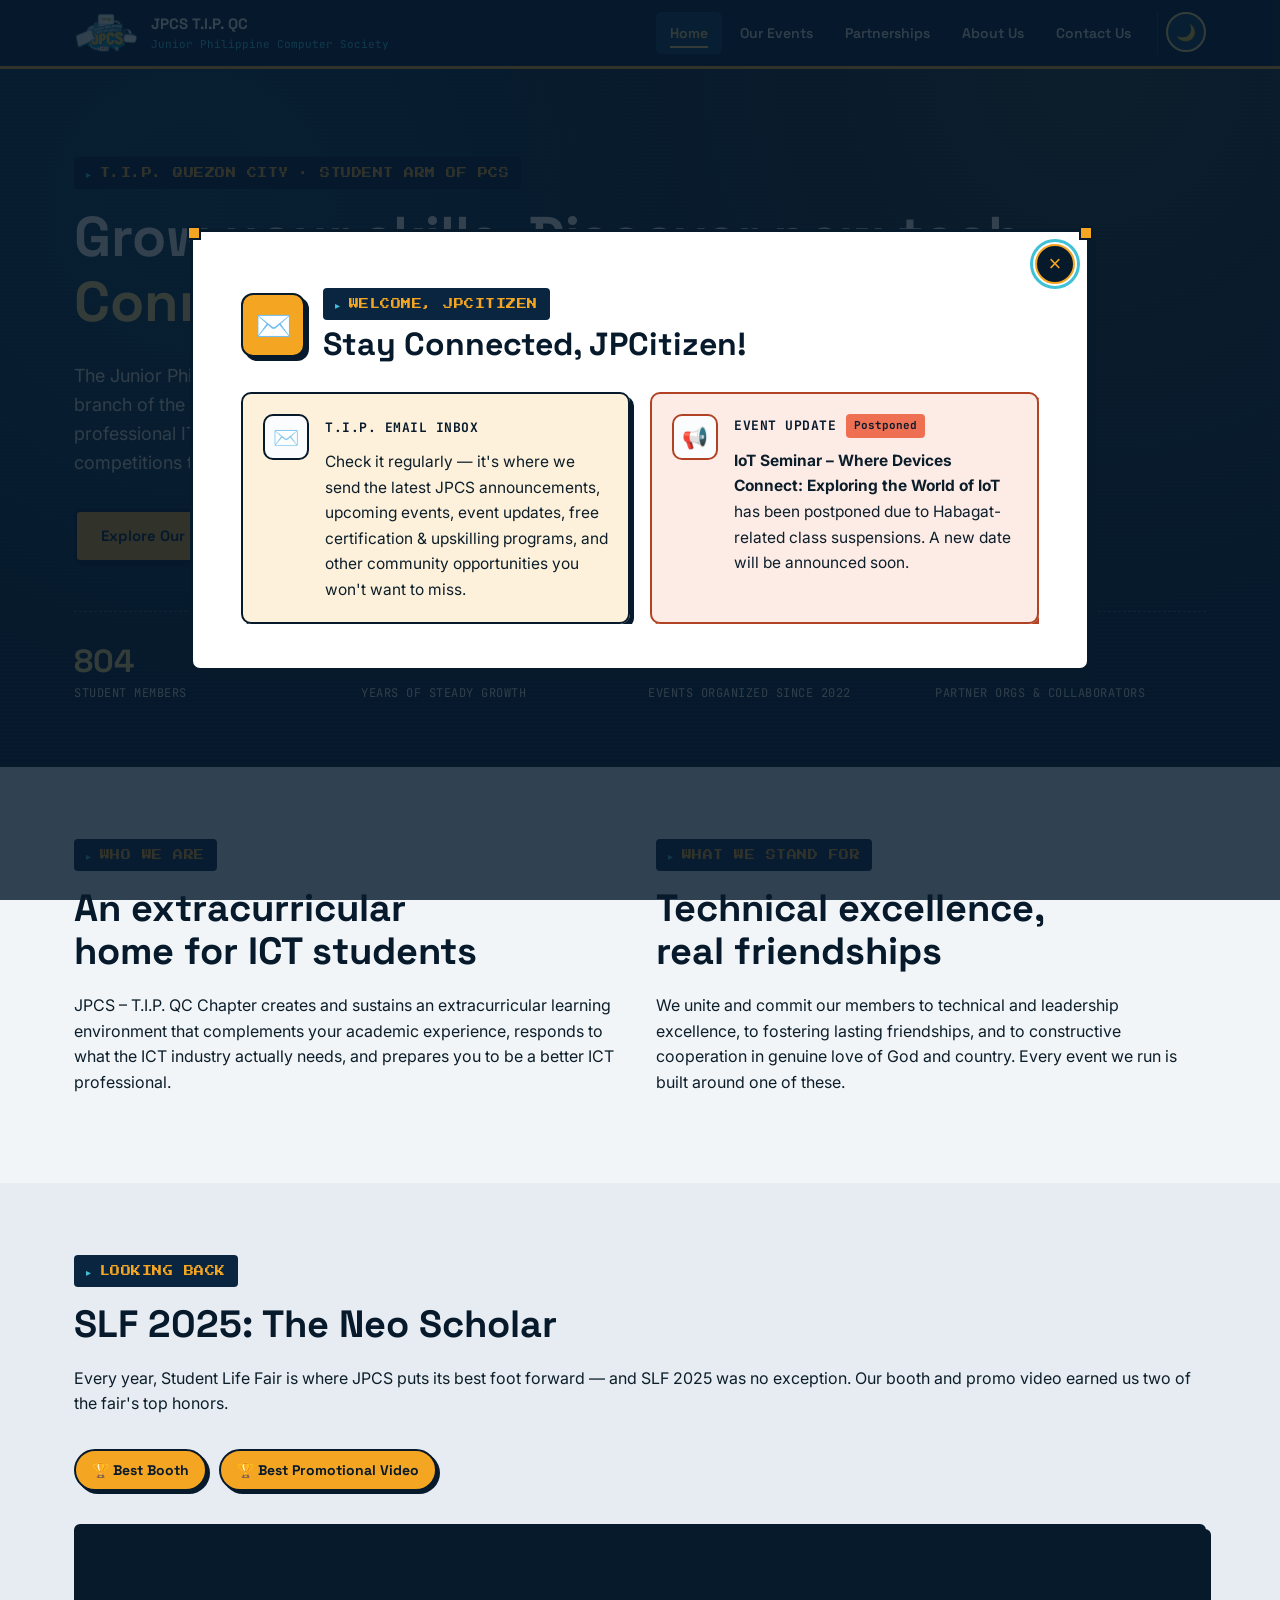
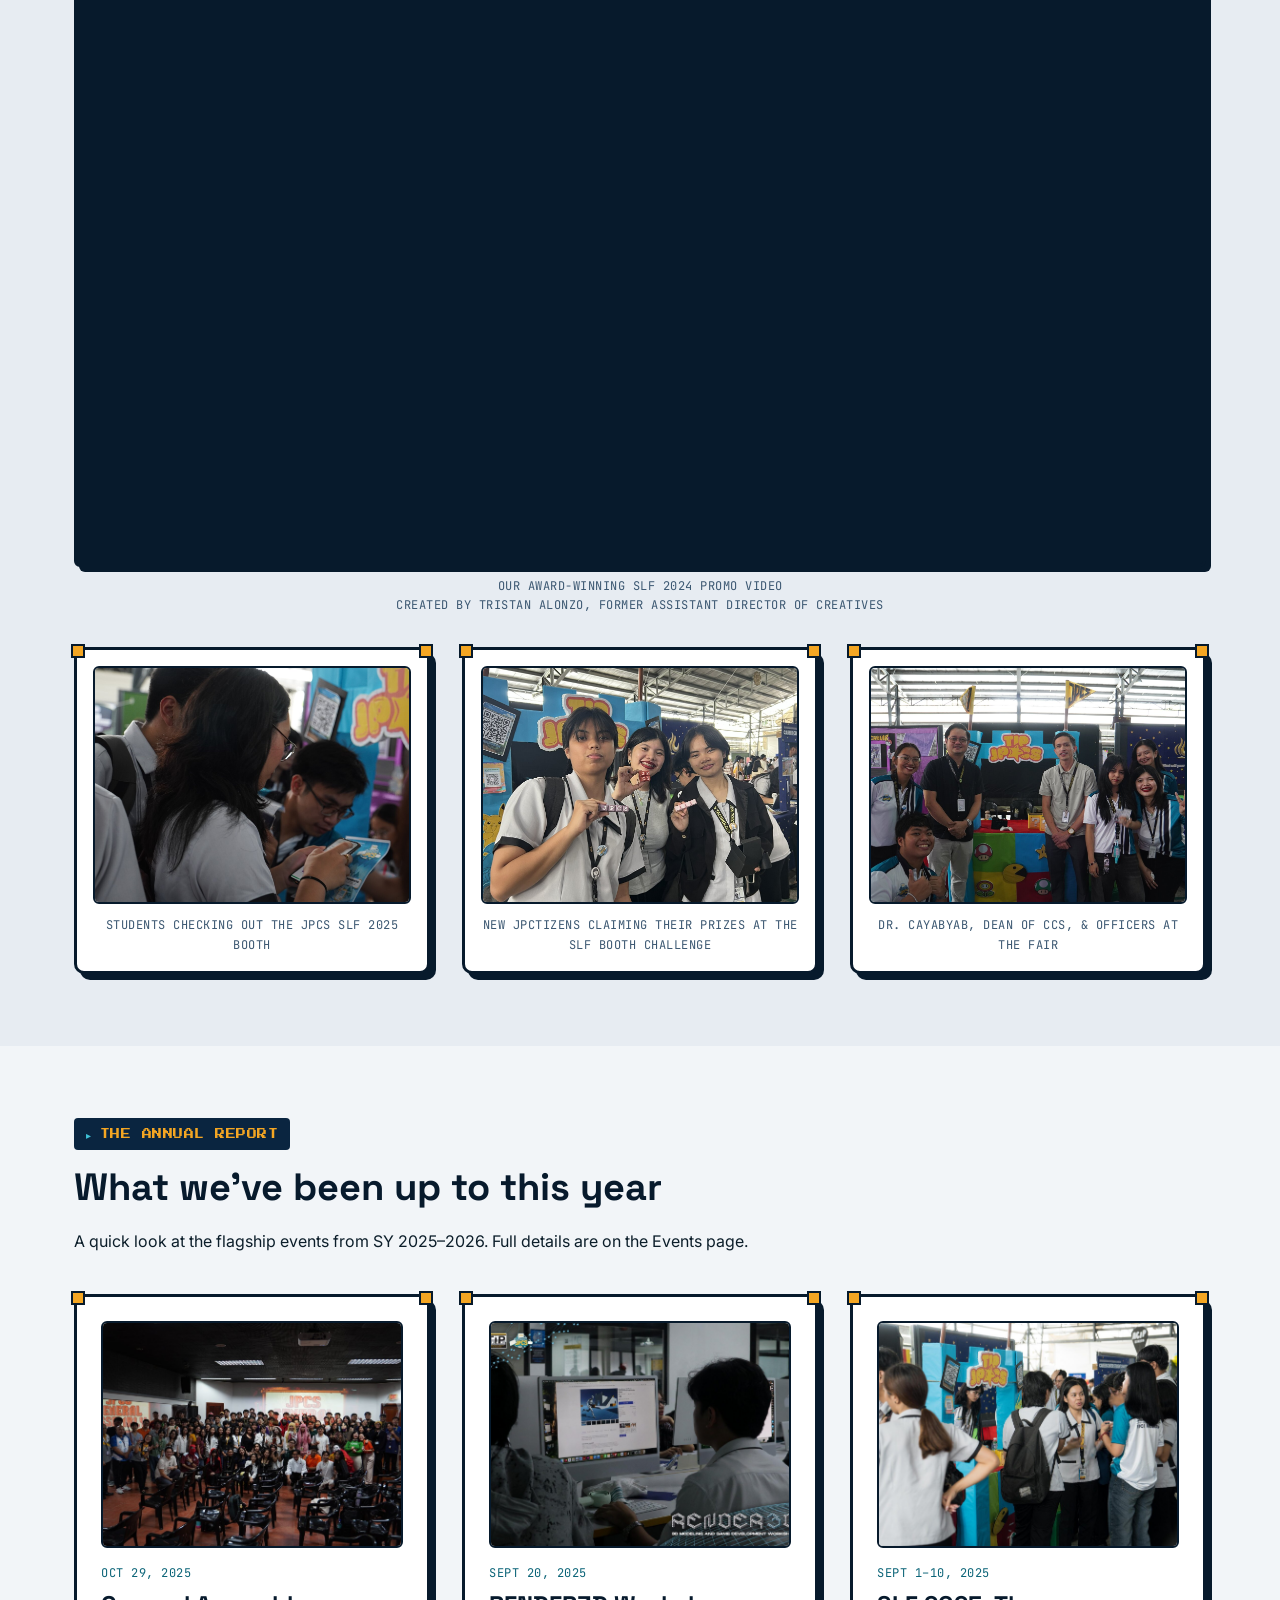
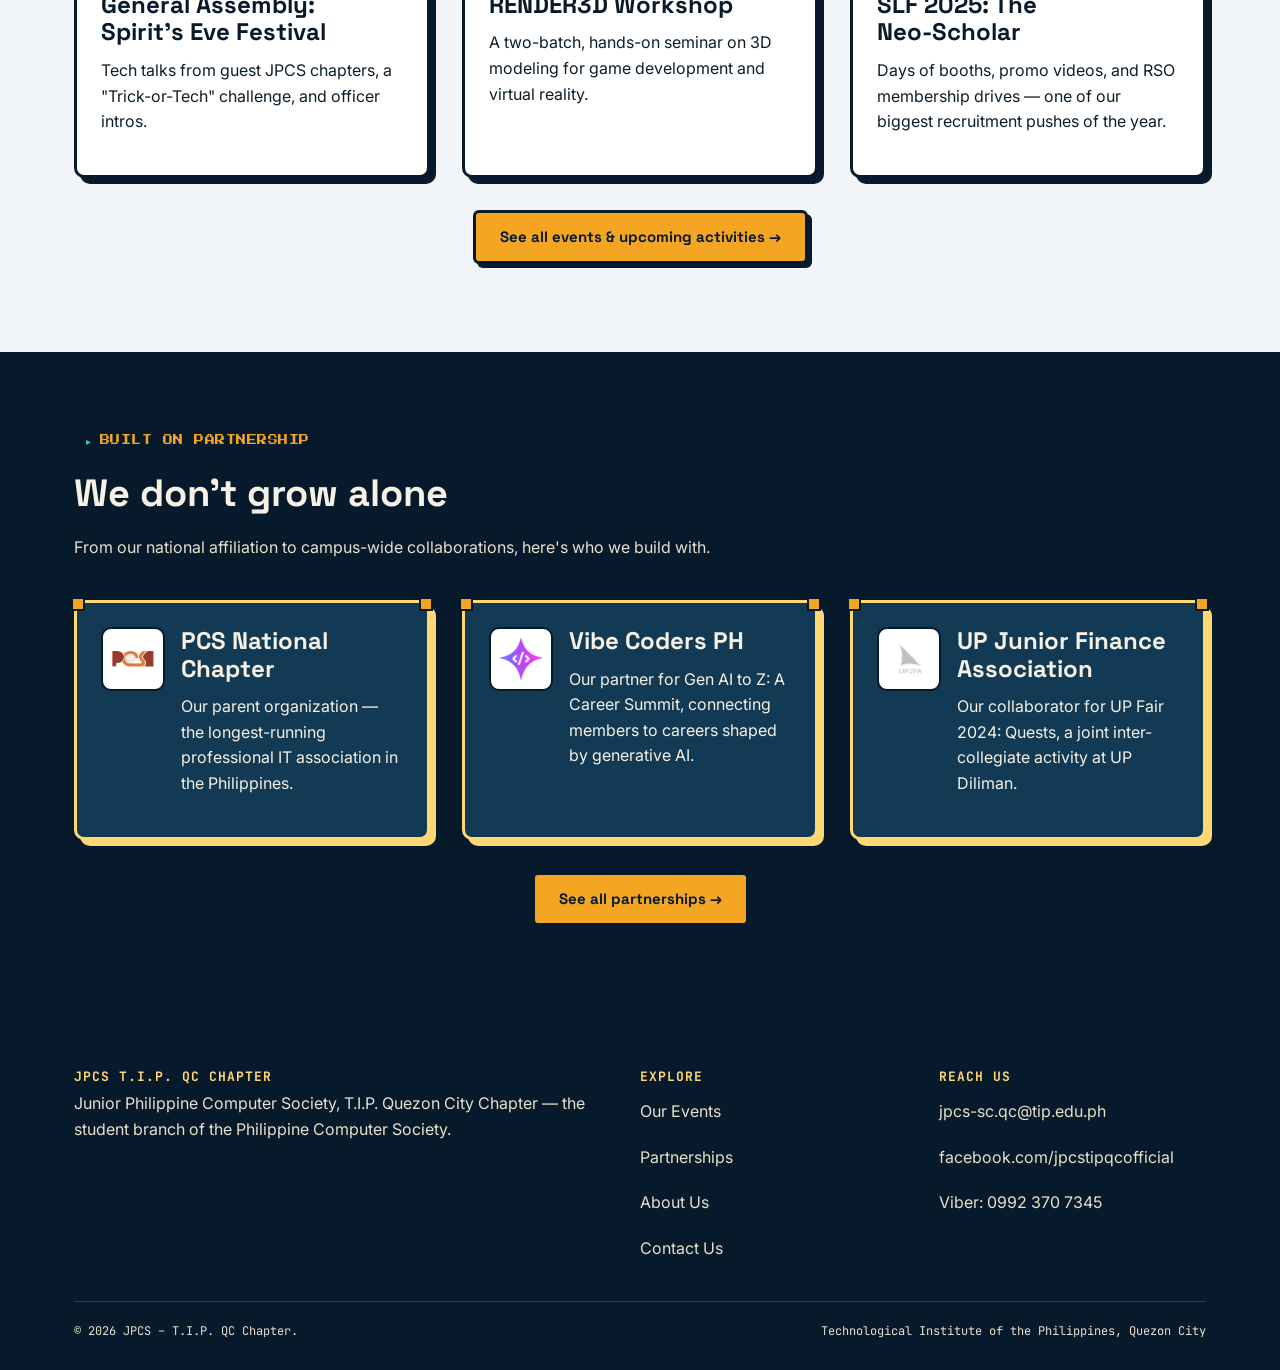
==== commit 82ae2bbd: "Add files via upload" ====
--- a/index.html
+++ b/index.html
@@ -217,7 +217,7 @@
       </div>
     </div>
     <div class="footer-bottom">
-      <span>© 2026 JPCS – T.I.P. QC Chapter. Built for the org, deployed free on GitHub Pages.</span>
+      <span>© 2026 JPCS – T.I.P. QC Chapter.</span>
       <span>Technological Institute of the Philippines, Quezon City</span>
     </div>
   </div>
--- a/css/style.css
+++ b/css/style.css
@@ -526,6 +526,7 @@
 .event-meta { font-family: var(--font-mono); font-size: 12px; color: var(--accent-text); text-transform: uppercase; letter-spacing: 0.5px; margin-bottom: 8px; }
 .tag {
   display: inline-block;
+  align-self: flex-start;
   font-family: var(--font-mono);
   font-size: 11px;
   background: var(--gold);
@@ -748,68 +749,72 @@
 @media (min-width: 480px) { #event-modal-gallery .gallery-item { width: 240px; } }
 #event-modal-gallery .gallery-caption { text-align: center; }
 
-/* JPCitizens splash — redesigned two-column layout with a clear visual hierarchy:
-   a unified header, a plain "info" column, and a visually distinct "action" column
-   (tinted panel) where the primary CTA and the QR fallback sit close together. */
-.splash-hero { display: flex; align-items: center; gap: 14px; margin-bottom: 18px; }
+/* JPCitizens splash — icon badge + heading, then one or more notice cards.
+   Each card gets its own icon, a real border + offset shadow (matching the
+   site's cartridge language), and a visible tint so the two topics read as
+   distinct, well-formed cards rather than plain text with a colored line. */
+#jpcitizen-splash .modal-panel { max-width: 900px; }
+#jpcitizen-splash .modal-panel.cartridge { padding: 48px 32px 32px; }
+@media (min-width: 640px) { #jpcitizen-splash .modal-panel.cartridge { padding: 56px 48px 44px; } }
+
+.splash-hero { display: flex; align-items: center; gap: 18px; margin-bottom: 14px; }
 .splash-badge {
   flex-shrink: 0;
-  width: 48px; height: 48px;
+  width: 64px; height: 64px;
   display: flex; align-items: center; justify-content: center;
-  font-size: 24px;
-  background: var(--gray-25);
-  border: 2px solid var(--border-strong);
-  border-radius: 10px;
-}
-.splash-hero .eyebrow { display: block; margin-bottom: 4px; }
-.splash-hero h3 { margin: 0; }
-
-.splash-grid { display: flex; flex-direction: column; gap: 16px; }
-.splash-col { min-width: 0; }
+  font-size: 30px;
+  background: var(--gold);
+  border: 2px solid var(--navy-deep);
+  border-radius: 12px;
+  box-shadow: 4px 4px 0 var(--navy-deep);
+}
+.splash-hero .eyebrow { display: inline-flex; margin-bottom: 6px; }
+.splash-hero h3 { margin: 0; font-size: clamp(1.55rem, 2.2vw + 1rem, 2rem); }
+
 .splash-label {
   display: inline-flex;
   align-items: center;
-  gap: 6px;
   font-family: var(--font-mono);
-  font-size: 11px;
+  font-size: 13px;
+  font-weight: 700;
   text-transform: uppercase;
   letter-spacing: 0.5px;
-  color: var(--accent-text);
-  margin-bottom: 8px;
-}
-.splash-col p { font-size: 14px; line-height: 1.5; margin: 0; }
-.splash-divider { display: none; }
-.splash-col-action {
+  color: var(--text-heading);
+}
+
+.splash-notices { display: flex; flex-direction: column; gap: 18px; margin-top: 30px; }
+.splash-notice-item {
+  display: flex;
+  align-items: flex-start;
+  gap: 16px;
+  padding: 20px;
+  background: var(--gray-50);
+  border: 2px solid var(--navy-deep);
+  border-radius: var(--radius);
+  box-shadow: 4px 4px 0 var(--navy-deep);
+}
+.splash-notice-item.splash-notice-email { background: rgba(244, 166, 35, 0.16); }
+.splash-notice-item.splash-notice-alert { background: rgba(239, 111, 83, 0.14); border-color: var(--coral-deep); box-shadow: 4px 4px 0 var(--coral-deep); }
+.splash-notice-icon {
+  flex-shrink: 0;
+  width: 46px; height: 46px;
+  display: flex; align-items: center; justify-content: center;
+  font-size: 21px;
   background: var(--gray-25);
-  border: 2px solid var(--border-strong);
-  border-radius: var(--radius);
-  padding: 16px;
-}
-.splash-col-action .btn { margin-top: 12px; padding: 10px 20px; }
+  border: 2px solid var(--navy-deep);
+  border-radius: 10px;
+}
+.splash-notice-alert .splash-notice-icon { border-color: var(--coral-deep); }
+.splash-notice-content { min-width: 0; flex: 1; }
+.splash-notice-content .splash-label { margin-bottom: 10px; }
+.splash-notice-head { display: flex; align-items: center; gap: 10px; flex-wrap: wrap; margin-bottom: 10px; }
+.splash-notice-head .splash-label { margin-bottom: 0; }
+.splash-notice-item .tag { margin: 0; }
+.splash-notice-item p { font-size: 15.5px; line-height: 1.65; margin: 0; color: var(--text-body); }
 @media (min-width: 640px) {
-  .splash-grid { flex-direction: row; align-items: stretch; gap: 24px; }
-  .splash-col { flex: 1; }
-  .splash-divider { display: block; width: 2px; background: var(--border-strong); flex-shrink: 0; opacity: 0.5; }
-}
-
-.splash-qr-row { display: flex; align-items: center; gap: 12px; margin-top: 14px; text-align: left; }
-.splash-qr-hint { font-family: var(--font-mono); font-size: 11px; color: var(--muted-text); line-height: 1.4; margin: 0; }
-
-/* QR code box — kept on a plain white surface regardless of theme, for scannability */
-.qr-box {
-  width: fit-content;
-  max-width: 100%;
-  margin: 10px auto 0;
-  padding: 10px;
-  background: #FFFFFF;
-  border: 2px solid var(--border-strong);
-  border-radius: 8px;
-  display: flex;
-  align-items: center;
-  justify-content: center;
-}
-.qr-box img, .qr-box canvas, .qr-box table { max-width: 100%; height: auto; }
-.qr-box-mini { flex-shrink: 0; margin: 0; padding: 6px; }
+  .splash-notices { flex-direction: row; align-items: stretch; gap: 20px; }
+  .splash-notice-item { flex: 1; min-width: 0; }
+}
 
 /* Archive rows */
 .archive-row-head {
@@ -902,6 +907,77 @@
 }
 .cta-banner h2 { color: var(--cream); }
 .cta-banner p { color: var(--cream-dim); max-width: 560px; margin: 0 auto 28px; }
+
+/* D.R.A.F.T.S. "under construction" teaser — caution-tape frame + terminal window,
+   quietly foreshadowing the JUNIOR.exe rebuild via the window's filename */
+.drafts-section { position: relative; overflow: hidden; }
+.drafts-section::before {
+  content: "";
+  position: absolute; inset: 0;
+  background: repeating-linear-gradient(0deg, rgba(63, 193, 214, 0.04) 0 2px, transparent 2px 4px);
+  pointer-events: none;
+}
+.drafts-section .container { position: relative; z-index: 1; }
+.drafts-section h2 { font-family: var(--font-mono); font-weight: 700; }
+.drafts-comment { font-family: var(--font-mono); font-size: 14px; color: var(--teal-bright); opacity: 0.9; }
+.construction-panel { margin-top: 8px; }
+.construction-tape {
+  height: 14px;
+  background: repeating-linear-gradient(135deg, var(--gold) 0 16px, var(--navy-deep) 16px 32px);
+  background-size: 200% 200%;
+  border-left: var(--border-w) solid var(--navy-deep);
+  border-right: var(--border-w) solid var(--navy-deep);
+  animation: tape-shift 12s linear infinite;
+}
+.construction-tape:first-child { border-radius: 6px 6px 0 0; border-top: var(--border-w) solid var(--navy-deep); }
+.construction-tape:last-child { border-radius: 0 0 6px 6px; border-bottom: var(--border-w) solid var(--navy-deep); }
+@keyframes tape-shift {
+  from { background-position: 0 0; }
+  to { background-position: 200px 0; }
+}
+@media (prefers-reduced-motion: reduce) { .construction-tape { animation: none; } }
+
+.terminal-window { position: relative; border-radius: 0; border-top: none; border-bottom: none; padding: 0; overflow: hidden; box-shadow: none; }
+.terminal-window::after {
+  content: "";
+  position: absolute;
+  left: 0; right: 0;
+  height: 60px;
+  top: -60px;
+  background: linear-gradient(to bottom, transparent, rgba(63, 193, 214, 0.1), transparent);
+  animation: terminal-scan 5s linear infinite;
+  pointer-events: none;
+}
+@keyframes terminal-scan {
+  0% { top: -60px; }
+  100% { top: 100%; }
+}
+@media (prefers-reduced-motion: reduce) { .terminal-window::after { animation: none; display: none; } }
+.terminal-titlebar {
+  display: flex;
+  align-items: center;
+  gap: 8px;
+  padding: 10px 14px;
+  background: var(--navy-deep);
+  border-bottom: 2px solid var(--gold-soft);
+}
+.terminal-dot { width: 10px; height: 10px; border-radius: 50%; flex-shrink: 0; }
+.terminal-dot-1 { background: var(--coral); }
+.terminal-dot-2 { background: var(--gold); }
+.terminal-dot-3 { background: var(--green-bright); }
+.terminal-filename { margin-left: 8px; font-family: var(--font-mono); font-size: 12px; color: var(--cream-dim); opacity: 0.85; }
+.terminal-body { padding: 22px 24px 26px; }
+.terminal-body p { font-family: var(--font-mono); font-size: 13.5px; line-height: 1.9; color: var(--teal-bright); text-shadow: 0 0 8px rgba(63, 193, 214, 0.35); margin: 0; }
+.terminal-prompt { color: var(--gold-soft); margin-right: 8px; }
+.terminal-progress { margin-top: 10px; color: var(--cream-dim) !important; text-shadow: none; letter-spacing: 0.5px; }
+.terminal-cursor { display: inline-block; color: var(--gold-soft); animation: term-blink 1s steps(1) infinite; }
+.terminal-dots { display: inline-block; margin-left: 2px; }
+.terminal-dots span { opacity: 0.2; animation: term-dot-pulse 1.4s infinite; }
+.terminal-dots span:nth-child(2) { animation-delay: 0.2s; }
+.terminal-dots span:nth-child(3) { animation-delay: 0.4s; }
+@keyframes term-blink { 50% { opacity: 0; } }
+@keyframes term-dot-pulse { 0%, 80%, 100% { opacity: 0.2; } 40% { opacity: 1; } }
+@media (prefers-reduced-motion: reduce) { .terminal-cursor, .terminal-dots span { animation: none; opacity: 1; } }
 
 /* Mother-org spotlight (PCS) */
 .org-spotlight {
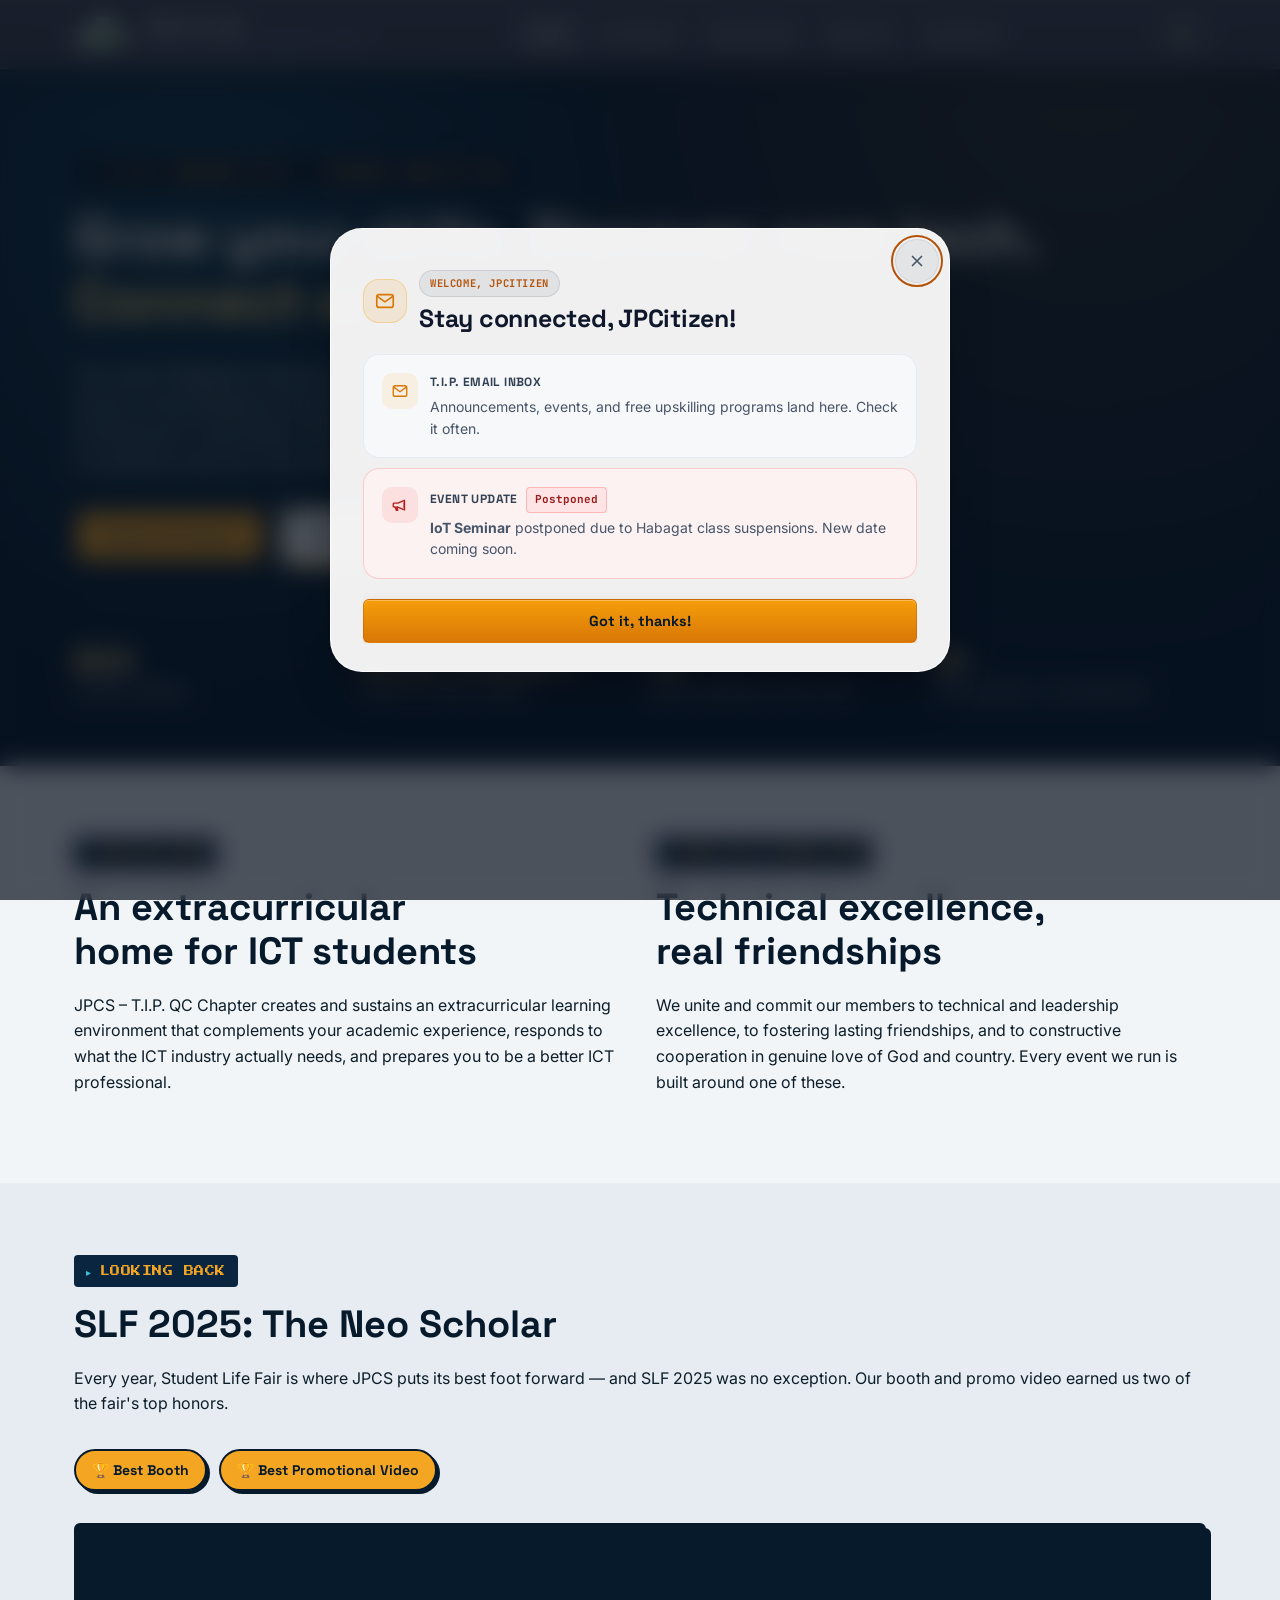
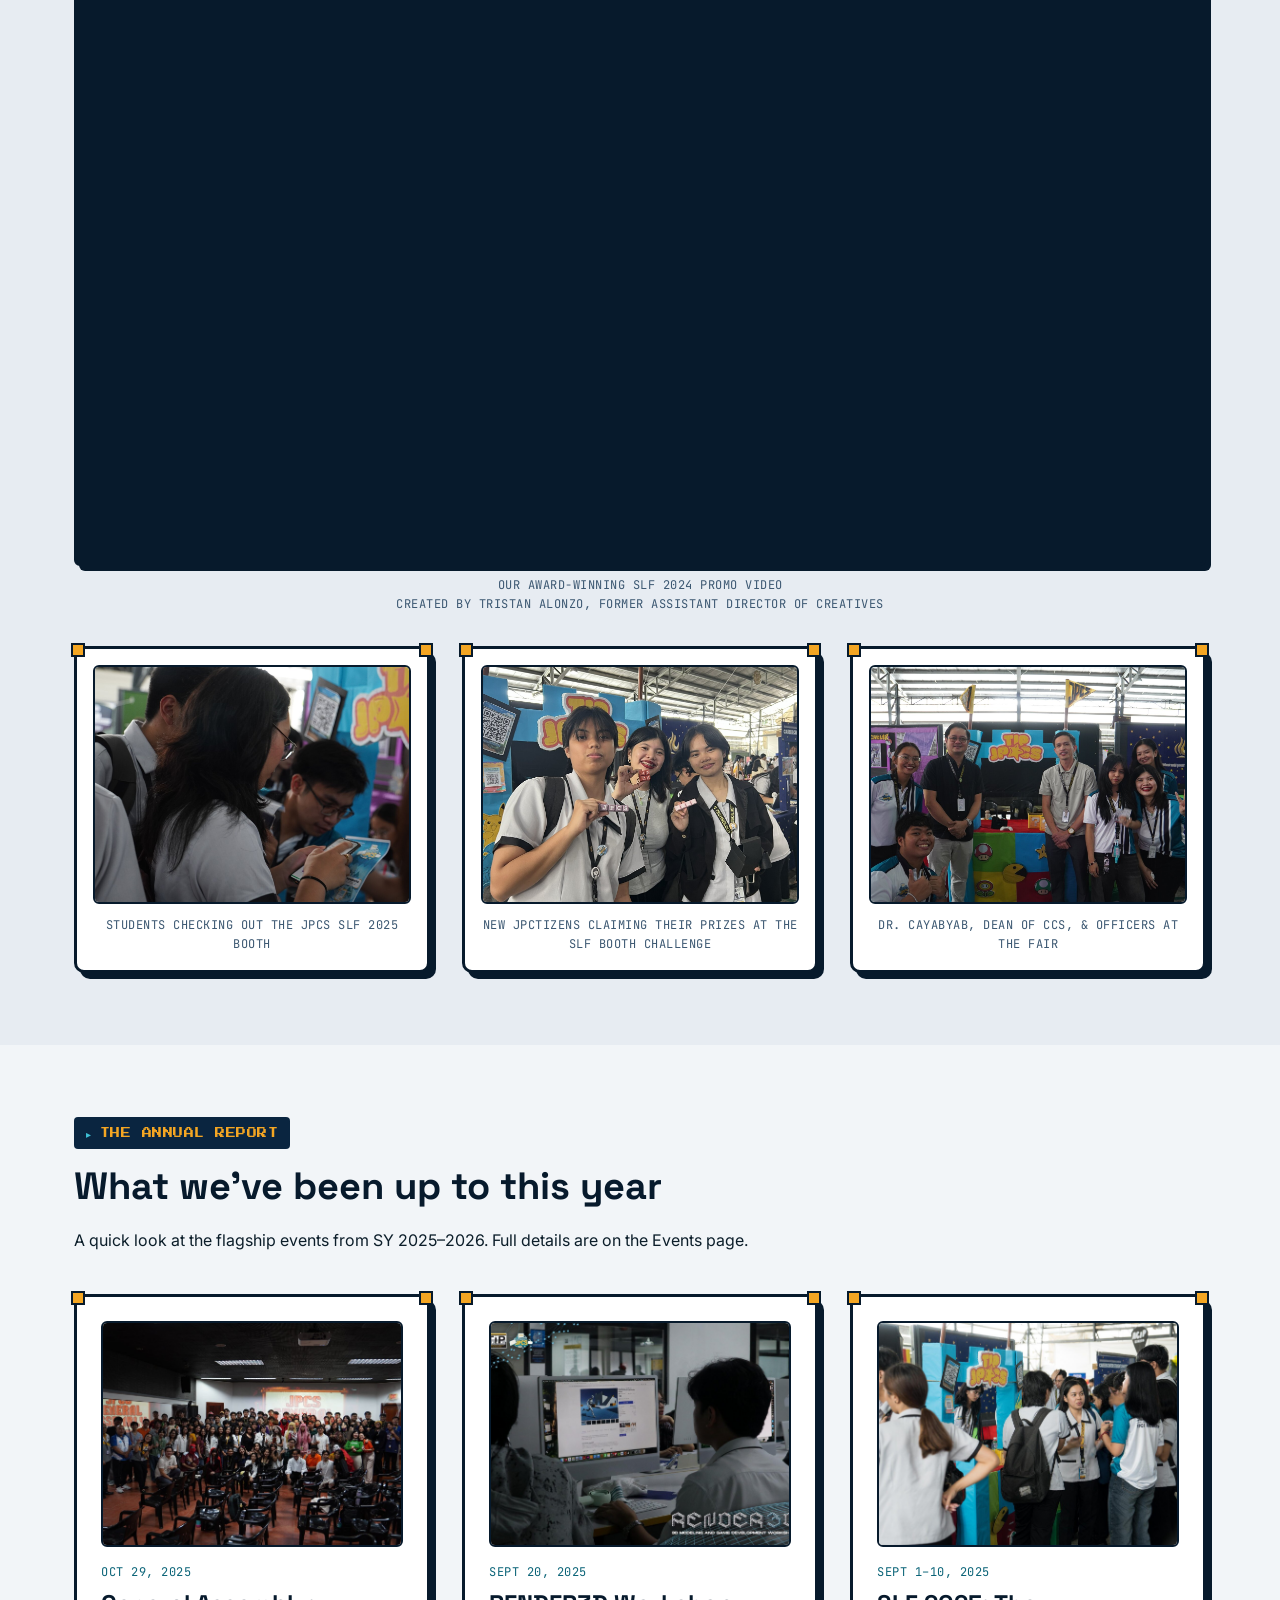
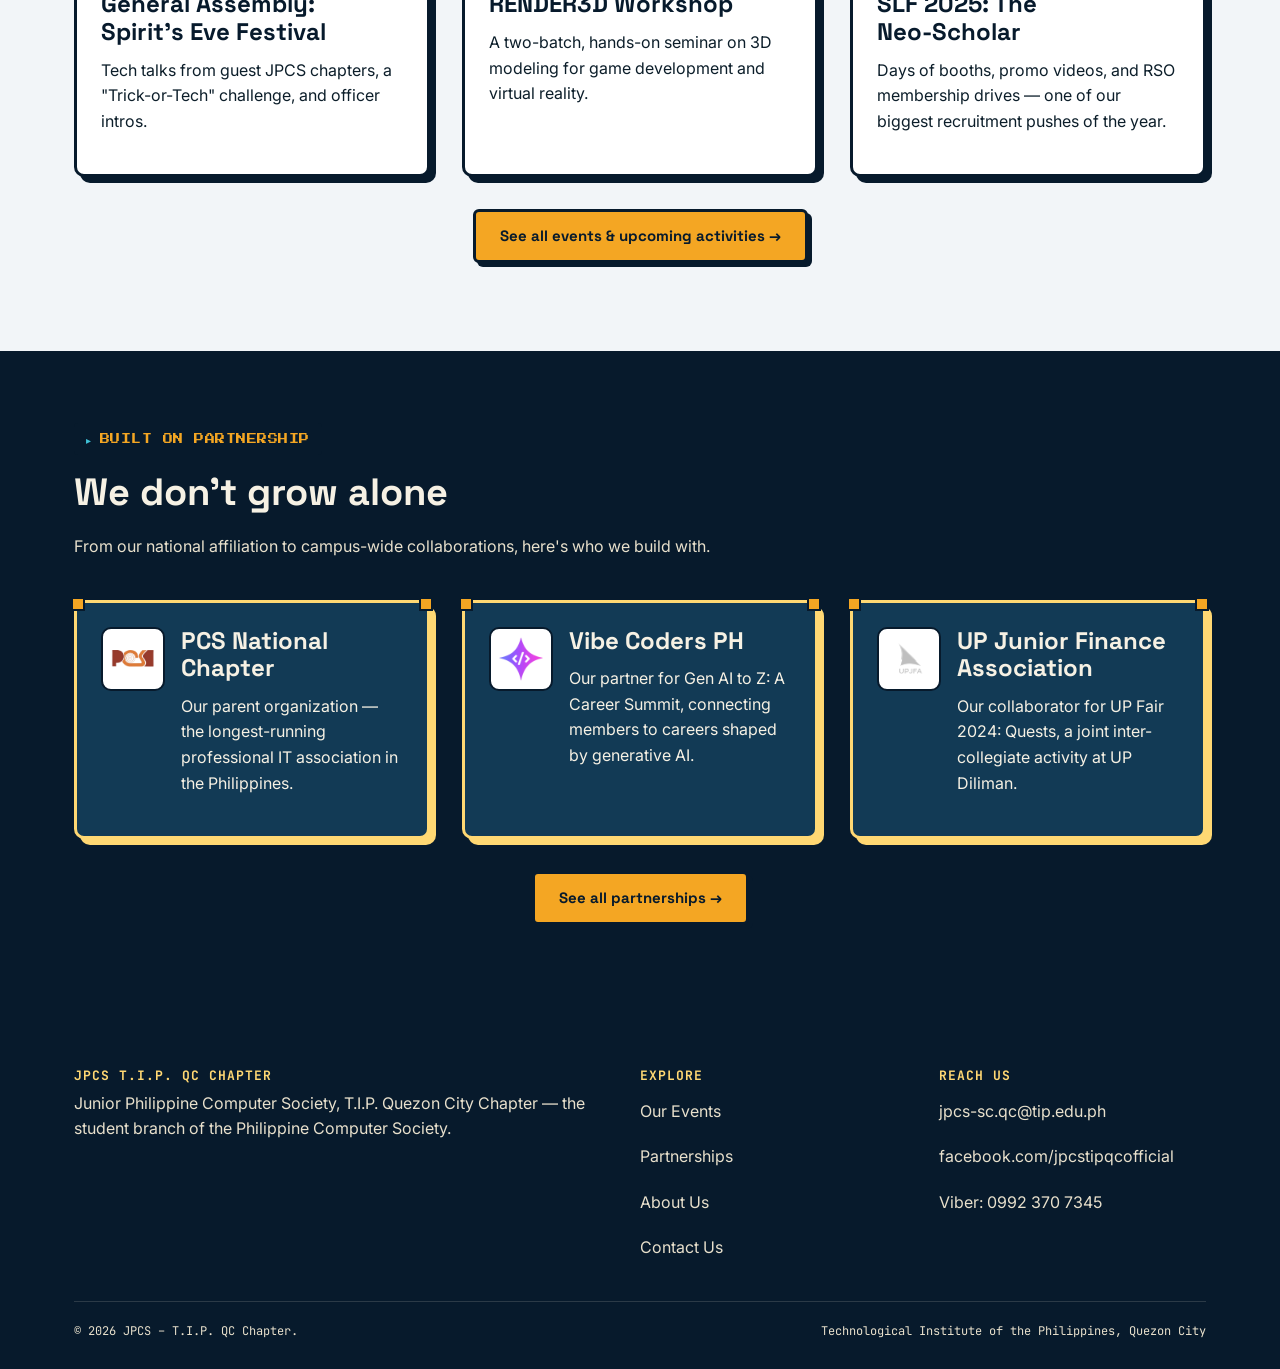
==== commit fad75edb: "Add files via upload" ====
--- a/index.html
+++ b/index.html
@@ -31,22 +31,43 @@
 <a class="skip-link" href="#main">Skip to content</a>
 
 <header class="site-header">
-  <nav class="nav">
+  <nav class="nav" aria-label="Primary">
     <a class="nav-brand" href="index.html">
       <img src="assets/brand/jpcs-logo.png" alt="JPCS T.I.P. QC logo" width="280" height="180">
-      <span>JPCS T.I.P. QC<small>Junior Philippine Computer Society</small></span>
+      <span class="nav-brand-text">JPCS T.I.P. QC<small>Junior Philippine Computer Society</small></span>
     </a>
-    <button class="nav-toggle" aria-label="Toggle menu" aria-expanded="false">☰</button>
+
     <ul class="nav-links">
       <li><a href="index.html" class="active">Home</a></li>
       <li><a href="events.html">Our Events</a></li>
       <li><a href="partnerships.html">Partnerships</a></li>
       <li><a href="about.html">About Us</a></li>
       <li><a href="contact.html">Contact Us</a></li>
-      <li class="theme-toggle-item"><button id="theme-toggle" class="theme-toggle" type="button" aria-label="Toggle dark mode">🌙</button></li>
     </ul>
+
+    <div class="nav-utility">
+      <button id="theme-toggle" class="theme-toggle" type="button" aria-label="Toggle dark mode"><svg viewBox="0 0 24 24" fill="none" stroke="currentColor" stroke-width="1.8" stroke-linecap="round" stroke-linejoin="round" aria-hidden="true" focusable="false"><path d="M20 14.5A8.5 8.5 0 1 1 9.5 4a7 7 0 0 0 10.5 10.5z"/></svg></button>
+      <button class="nav-toggle" type="button" aria-label="Open menu" aria-expanded="false" aria-controls="mobile-drawer">
+        <span class="nav-toggle-bars" aria-hidden="true"><span></span><span></span><span></span></span>
+      </button>
+    </div>
   </nav>
 </header>
+
+<div class="drawer-scrim" id="drawer-scrim" hidden></div>
+<aside class="nav-drawer" id="mobile-drawer" aria-hidden="true" aria-label="Mobile navigation">
+  <div class="nav-drawer-head">
+    <span class="nav-drawer-title">Menu</span>
+    <button class="nav-drawer-close" type="button" aria-label="Close menu"><svg viewBox="0 0 24 24" width="20" height="20" fill="none" stroke="currentColor" stroke-width="2.2" stroke-linecap="round" aria-hidden="true" focusable="false"><path d="M6 6l12 12M18 6L6 18"/></svg></button>
+  </div>
+  <ul class="nav-drawer-links">
+    <li><a href="index.html" class="active">Home</a></li>
+    <li><a href="events.html">Our Events</a></li>
+    <li><a href="partnerships.html">Partnerships</a></li>
+    <li><a href="about.html">About Us</a></li>
+    <li><a href="contact.html">Contact Us</a></li>
+  </ul>
+</aside>
 
 <main id="main">
 
--- a/css/style.css
+++ b/css/style.css
@@ -59,6 +59,28 @@
   --muted-text: var(--gray-slate);
   --success-text: var(--green-deep);
   --danger-text: var(--coral-deep);
+
+  /* Header — frosted glass system (OS-grade material, theme-independent brand bar) */
+  --header-bg: rgba(7, 13, 26, 0.75);
+  --header-bg-solid: #070d1a;
+  --header-border: rgba(255, 255, 255, 0.08);
+  --header-blur: 20px;
+  --drawer-bg: rgba(7, 13, 26, 0.95);
+  --gold-ink: #8A5A00; /* AA-safe amber-on-light for text/labels (contrast ≥4.5:1 on white) */
+
+  /* Splash modal — porcelain glass surface (pops against dark navy page backdrop) */
+  --splash-surface: rgba(255, 255, 255, 0.94);
+  --splash-border: rgba(15, 23, 42, 0.08);
+  --splash-text: #0f172a;      /* slate-900 */
+  --splash-muted: #475569;     /* slate-600 */
+  --splash-item-bg: rgba(248, 250, 252, 0.85);   /* slate-50 glass */
+  --splash-item-border: rgba(226, 232, 240, 0.80); /* slate-200 */
+  --splash-alert-bg: rgba(254, 242, 242, 0.85);   /* red-50 glass */
+  --splash-alert-border: rgba(252, 165, 165, 0.5); /* red-300 */
+  /* Concentric radii: R_outer = R_inner + Padding → 32 = 16 + 16 */
+  --splash-r-outer: 32px;
+  --splash-r-inner: 16px;
+  --splash-pad: 16px;
 }
 
 html[data-theme="dark"] {
@@ -241,18 +263,33 @@
   .btn-on-dark:hover { box-shadow: 6px 6px 0 var(--gold-soft); }
 }
 
-/* Nav (Mobile First) */
+/* ==========================================================
+   Global Header & Navigation System
+   Floating frosted-glass bar · pill nav · slide-over mobile drawer
+   Radius formula: R_outer = R_inner + Padding
+   ========================================================== */
 .site-header {
   position: sticky;
   top: 0;
-  z-index: 100;
-  background: var(--navy-deep);
-  border-bottom: var(--border-w) solid var(--gold);
+  z-index: 200;
+  background:
+    linear-gradient(180deg, rgba(255,255,255,0.03), rgba(255,255,255,0) 40%),
+    var(--header-bg);
+  background-color: var(--header-bg);
+  -webkit-backdrop-filter: blur(var(--header-blur)) saturate(180%);
+  backdrop-filter: blur(var(--header-blur)) saturate(180%);
+  border-bottom: 1px solid var(--header-border);
+  box-shadow: 0 1px 0 rgba(0,0,0,0.25), 0 12px 30px -18px rgba(0,0,0,0.6);
+}
+/* Fallback for browsers without backdrop-filter support */
+@supports not ((backdrop-filter: blur(1px)) or (-webkit-backdrop-filter: blur(1px))) {
+  .site-header { background: var(--header-bg-solid); }
 }
 .nav {
   display: flex;
   align-items: center;
   justify-content: space-between;
+  gap: 12px;
   padding: 10px 20px;
   max-width: var(--maxw);
   margin: 0 auto;
@@ -268,38 +305,86 @@
   font-family: var(--font-display);
   font-weight: 700;
   font-size: 15px;
-}
-.nav-brand img { height: 42px; width: auto; }
-.nav-brand span small { display: block; font-family: var(--font-mono); font-weight: 400; font-size: 11px; color: var(--teal-bright); }
-
-.nav-toggle {
-  display: flex;
+  min-width: 0;
+}
+.nav {
+  min-width: 0; /* allow flex children to shrink instead of overflowing on narrow phones */
+}
+.nav-brand { min-width: 0; flex-shrink: 1; }
+.nav-brand img { height: 38px; width: auto; flex-shrink: 0; }
+.nav-brand .nav-brand-text {
+  min-width: 0;
+  line-height: 1.25;
+  overflow: hidden;
+  white-space: nowrap;
+  text-overflow: ellipsis;
+}
+/* Subtitle is hidden by default (mobile-first) and only introduced once the
+   header has real breathing room. The previous rule inverted this — it hid
+   the subtitle only *below* 400px, so the entire 400–767px band (iPhone 11
+   @414, Galaxy S24 Ultra @412, Pixel-class phones @412–430...) still showed
+   it, wrapped, and collided with the theme toggle / hamburger. Locking the
+   mobile brand lockup to "[Logo] JPCS T.I.P. QC" for the *whole* phone
+   range and introducing the subtitle only at the tablet breakpoint (≥768px,
+   where the desktop pill nav also has room) fixes it for every device in
+   the 360–430px class, not just the three viewports that happened to be
+   spot-checked. */
+.nav-brand small {
+  display: none;
+  font-family: var(--font-mono);
+  font-weight: 400;
+  font-size: 10.5px;
+  letter-spacing: 0.6px;
+  text-transform: uppercase;
+  color: #94a3b8;
+  white-space: nowrap;
+  overflow: hidden;
+  text-overflow: ellipsis;
+}
+
+@media (min-width: 768px) {
+  .nav-brand small { display: block; }
+}
+
+/* Utility cluster: theme toggle + mobile trigger, balanced visual weight */
+.nav-utility {
+  display: flex;
+  align-items: center;
+  gap: 8px;
+  flex-shrink: 0;
+}
+
+.theme-toggle {
+  display: inline-flex;
   align-items: center;
   justify-content: center;
-  background: none;
-  border: 2px solid var(--gold);
-  color: var(--gold);
-  border-radius: 6px;
-  min-height: 48px; 
-  min-width: 48px;
-  font-size: 18px;
+  width: 44px;
+  height: 44px;
+  border-radius: 50%;
+  border: 1.5px solid rgba(255, 216, 115, 0.35);
+  background: rgba(255, 255, 255, 0.06);
+  color: var(--gold-soft);
   cursor: pointer;
-}
+  transition: transform var(--dur-fast) var(--ease), background var(--dur) var(--ease), border-color var(--dur) var(--ease);
+  flex-shrink: 0;
+}
+.theme-toggle svg { width: 19px; height: 19px; }
+@media (hover: hover) and (pointer: fine) {
+  .theme-toggle:hover { transform: scale(1.06); background: rgba(255, 216, 115, 0.14); border-color: var(--gold-soft); }
+}
+.theme-toggle:active { transform: scale(0.92); }
+.theme-toggle:focus-visible { outline: 2px solid var(--gold-soft); outline-offset: 2px; }
+.theme-toggle.spin svg { transition: transform 0.4s cubic-bezier(0.34, 1.56, 0.64, 1); transform: rotate(180deg) scale(0.85); }
+
+/* Desktop navigation — restrained rail (not a pill container), with a
+   frosted chip + gold micro-line for the active state (never a solid pill). */
 .nav-links {
-  position: absolute;
-  top: 100%;
-  left: 0;
-  right: 0;
   display: none;
-  flex-direction: column;
-  background: var(--navy-deep);
-  border-bottom: var(--border-w) solid var(--gold);
-  padding: 10px 20px;
   list-style: none;
   margin: 0;
-  gap: 8px;
-}
-.nav-links.open { display: flex; }
+  padding: 0;
+  gap: 2px;
+}
 .nav-links a {
   display: flex;
   align-items: center;
@@ -308,79 +393,166 @@
   color: var(--cream-dim);
   font-family: var(--font-display);
   font-weight: 600;
-  font-size: 15px;
-  padding: 12px 14px;
-  min-height: 48px; 
-  border-radius: 6px;
+  font-size: 14px;
+  padding: 9px 16px;
+  border-radius: 10px;
   transition: background var(--dur-fast) var(--ease), color var(--dur-fast) var(--ease);
 }
-.nav-links a::after {
+@media (hover: hover) and (pointer: fine) {
+  .nav-links a:hover { background: rgba(255, 255, 255, 0.08); color: var(--cream); }
+}
+.nav-links a.active {
+  background: rgba(255, 255, 255, 0.08);
+  color: var(--cream);
+}
+.nav-links a.active::after {
   content: "";
   position: absolute;
-  left: 14px; right: 14px; bottom: 6px;
+  left: 50%;
+  bottom: 3px;
+  transform: translateX(-50%);
+  width: 14px;
   height: 2px;
-  background: var(--gold-soft);
-  transform: scaleX(0);
-  transform-origin: left;
-  transition: transform var(--dur) var(--ease);
-}
-.nav-links a:hover::after, .nav-links a.active::after { transform: scaleX(1); }
-.nav-links a:hover, .nav-links a.active { background: var(--navy-soft); color: var(--gold-soft); }
-
-.nav-links li.theme-toggle-item {
-  margin-left: 0;
-  padding-left: 0;
-  border-top: 1px solid rgba(246,241,228,0.15);
-  padding-top: 14px;
-  margin-top: 6px;
-  width: 100%;
-  display: flex;
-  justify-content: flex-start;
-}
-.theme-toggle {
-  display: inline-flex;
+  border-radius: 2px;
+  background: var(--gold);
+}
+.nav-links a:focus-visible { outline: 2px solid var(--gold-soft); outline-offset: 2px; }
+
+/* Hamburger trigger — inline SVG, no emoji, visible only below desktop breakpoint */
+.nav-toggle {
+  display: flex;
   align-items: center;
   justify-content: center;
-  width: 48px; 
-  height: 48px;
-  border-radius: 50%;
-  border: 2px solid var(--gold-soft);
-  background: var(--navy-soft);
+  background: rgba(255, 255, 255, 0.06);
+  border: 1.5px solid rgba(255, 255, 255, 0.14);
   color: var(--gold-soft);
-  font-size: 18px;
+  border-radius: 10px;
+  min-height: 44px;
+  min-width: 44px;
   cursor: pointer;
-  transition: transform var(--dur-fast) var(--ease), background var(--dur) var(--ease);
-  flex-shrink: 0;
-}
+  transition: background var(--dur-fast) var(--ease), border-color var(--dur-fast) var(--ease);
+}
+.nav-toggle:focus-visible { outline: 2px solid var(--gold-soft); outline-offset: 2px; }
 @media (hover: hover) and (pointer: fine) {
-  .theme-toggle:hover { transform: scale(1.08) rotate(-8deg); background: var(--navy); }
-}
-.theme-toggle:active { transform: scale(0.94); }
-.theme-toggle.spin { transform: rotate(180deg) scale(0.85); transition: transform 0.4s cubic-bezier(0.34, 1.56, 0.64, 1); }
+  .nav-toggle:hover { background: rgba(255, 216, 115, 0.14); border-color: var(--gold-soft); }
+}
+.nav-toggle-bars { display: flex; flex-direction: column; justify-content: center; gap: 4px; width: 18px; }
+.nav-toggle-bars span { display: block; height: 2px; border-radius: 2px; background: currentColor; }
+.nav-toggle-bars span:nth-child(1) { width: 100%; }
+.nav-toggle-bars span:nth-child(2) { width: 100%; }
+.nav-toggle-bars span:nth-child(3) { width: 70%; }
 
 @media (min-width: 860px) {
   .nav-toggle { display: none; }
-  .nav-links {
-    position: static;
-    display: flex;
-    flex-direction: row;
-    background: transparent;
-    border-bottom: none;
-    padding: 0;
-    gap: 4px;
+  .nav-links { display: flex; }
+}
+
+/* Mobile slide-over drawer — OS-style panel with material depth */
+.drawer-scrim {
+  position: fixed;
+  inset: 0;
+  background: rgba(7, 12, 22, 0.65);
+  -webkit-backdrop-filter: blur(4px);
+  backdrop-filter: blur(4px);
+  z-index: 220;
+  opacity: 0;
+  transition: opacity var(--dur) var(--ease);
+}
+.drawer-scrim[hidden] { display: none; }
+.drawer-scrim.open { opacity: 1; }
+
+.nav-drawer {
+  position: fixed;
+  top: 0; right: 0; bottom: 0;
+  width: min(86vw, 340px);
+  display: flex;
+  flex-direction: column;
+  background: rgba(7, 13, 26, 0.95);
+  -webkit-backdrop-filter: blur(30px) saturate(180%);
+  backdrop-filter: blur(30px) saturate(180%);
+  border-left: 1px solid rgba(255, 255, 255, 0.10);
+  box-shadow: -24px 0 60px -12px rgba(0,0,0,0.5), inset 1px 0 0 rgba(255,255,255,0.04);
+  padding: 18px 18px calc(18px + env(safe-area-inset-bottom, 0px));
+  transform: translateX(100%);
+  transition: transform var(--dur) var(--ease);
+  z-index: 221;
+}
+.nav-drawer.open { transform: translateX(0); }
+
+.nav-drawer-head {
+  display: flex;
+  align-items: center;
+  justify-content: space-between;
+  padding-bottom: 14px;
+  margin-bottom: 10px;
+  border-bottom: 1px solid rgba(255,255,255,0.1);
+}
+.nav-drawer-title {
+  font-family: var(--font-display);
+  font-weight: 700;
+  font-size: 13px;
+  letter-spacing: 0.5px;
+  text-transform: uppercase;
+  color: var(--teal-bright);
+}
+.nav-drawer-close {
+  display: flex;
+  align-items: center;
+  justify-content: center;
+  width: 44px; height: 44px;
+  border-radius: 50%;
+  border: none;
+  background: rgba(255,255,255,0.07);
+  color: var(--gold-soft);
+  cursor: pointer;
+  transition: background var(--dur-fast) var(--ease);
+}
+.nav-drawer-close:focus-visible { outline: 2px solid var(--gold-soft); outline-offset: 2px; }
+@media (hover: hover) and (pointer: fine) {
+  .nav-drawer-close:hover { background: rgba(244, 166, 35, 0.18); }
+}
+
+.nav-drawer-links { list-style: none; margin: 0; padding: 0; display: flex; flex-direction: column; gap: 4px; }
+.nav-drawer-links a {
+  display: flex;
+  align-items: center;
+  gap: 10px;
+  text-decoration: none;
+  color: var(--cream-dim);
+  font-family: var(--font-display);
+  font-weight: 600;
+  font-size: 16px;
+  padding: 13px 14px;
+  min-height: 48px;
+  border-radius: 12px;
+  transition: background var(--dur-fast) var(--ease), color var(--dur-fast) var(--ease);
+}
+.nav-drawer-links a:hover { background: rgba(255, 255, 255, 0.06); }
+.nav-drawer-links a.active {
+  background: rgba(255, 255, 255, 0.08);
+  color: var(--cream);
+}
+.nav-drawer-links a.active::before {
+  content: "";
+  width: 6px; height: 6px;
+  border-radius: 50%;
+  background: var(--gold);
+  flex-shrink: 0;
+}
+.nav-drawer-links a:focus-visible { outline: 2px solid var(--gold-soft); outline-offset: 2px; }
+
+@media (min-width: 860px) {
+  .drawer-scrim, .nav-drawer { display: none; }
+}
+
+@media (prefers-reduced-transparency: reduce) {
+  .site-header, .nav-drawer, #jpcitizen-splash .modal-panel.jpc-panel {
+    backdrop-filter: none;
+    -webkit-backdrop-filter: none;
   }
-  .nav-links a { padding: 10px 14px; min-height: auto; font-size: 14px; }
-  .nav-links li.theme-toggle-item { 
-    margin-left: 8px; 
-    padding-left: 8px; 
-    border-left: 1px solid rgba(246,241,228,0.15); 
-    border-top: none; 
-    padding-top: 0; 
-    margin-top: 0;
-    width: auto; 
-    display: block;
-  }
-  .theme-toggle { width: 40px; height: 40px; font-size: 16px; }
+  .site-header { background: var(--header-bg-solid); }
+  .nav-drawer { background: #0b1329; }
+  #jpcitizen-splash .modal-panel.jpc-panel { background: #ffffff; }
 }
 
 /* Hero */
@@ -749,71 +921,196 @@
 @media (min-width: 480px) { #event-modal-gallery .gallery-item { width: 240px; } }
 #event-modal-gallery .gallery-caption { text-align: center; }
 
-/* JPCitizens splash — icon badge + heading, then one or more notice cards.
-   Each card gets its own icon, a real border + offset shadow (matching the
-   site's cartridge language), and a visible tint so the two topics read as
-   distinct, well-formed cards rather than plain text with a colored line. */
-#jpcitizen-splash .modal-panel { max-width: 900px; }
-#jpcitizen-splash .modal-panel.cartridge { padding: 48px 32px 32px; }
-@media (min-width: 640px) { #jpcitizen-splash .modal-panel.cartridge { padding: 56px 48px 44px; } }
-
-.splash-hero { display: flex; align-items: center; gap: 18px; margin-bottom: 14px; }
-.splash-badge {
+/* JPCitizens splash — porcelain glass surface, scoped entirely to #jpcitizen-splash
+   so it never touches the shared .modal-overlay/.modal-panel/.cartridge rules
+   used by the event-detail modal elsewhere on the site.
+   Anatomy matches the canonical reference (floating badge → eyebrow/title →
+   stacked announcement rows → full-width CTA); only the material changed
+   from dark glass to porcelain glass so it pops off the dark page backdrop.
+   Corner-radius formula (concentric): R_outer = R_inner + Padding → 32 = 16 + 16. */
+#jpcitizen-splash {
+  background: rgba(7, 13, 26, 0.70);
+  backdrop-filter: blur(12px);
+  -webkit-backdrop-filter: blur(12px);
+}
+
+#jpcitizen-splash .modal-panel.jpc-panel {
+  max-width: 480px;
+  max-height: 85vh;
+  max-height: 85dvh;
+  padding: 56px var(--splash-pad) var(--splash-pad);
+  background: var(--splash-surface);
+  border: 1px solid rgba(255, 255, 255, 0.90);
+  border-radius: var(--splash-r-outer);
+  box-shadow:
+    0 0 0 1px rgba(15, 23, 42, 0.08),
+    0 24px 48px -12px rgba(0, 0, 0, 0.35),
+    0 4px 16px rgba(0, 0, 0, 0.08);
+  backdrop-filter: blur(32px) saturate(180%);
+  -webkit-backdrop-filter: blur(32px) saturate(180%);
+  overflow: hidden;
+}
+/* Kill the shared cartridge corner accents + offset shadow for this instance only */
+#jpcitizen-splash .modal-panel.jpc-panel::before,
+#jpcitizen-splash .modal-panel.jpc-panel::after { content: none; }
+
+/* Close control: translucent glass disc with a hairline border, monochrome
+   icon — no default browser focus ring (the programmatic focus() on open
+   was leaking Chrome's blue ring); a deliberate amber focus-visible ring
+   replaces it instead. */
+#jpcitizen-splash .jpc-close {
+  width: 44px; height: 44px;
+  top: 10px; right: 10px;
+  border-radius: 50%;
+  border: 1px solid rgba(15, 23, 42, 0.08);
+  background: rgba(15, 23, 42, 0.05);
+  color: var(--splash-muted);
+  outline: none;
+  transition: background var(--dur-fast) var(--ease), color var(--dur-fast) var(--ease);
+}
+#jpcitizen-splash .jpc-close svg { width: 18px; height: 18px; }
+@media (hover: hover) and (pointer: fine) {
+  #jpcitizen-splash .jpc-close:hover { background: rgba(15, 23, 42, 0.09); color: var(--splash-text); }
+}
+#jpcitizen-splash .jpc-close:focus-visible { outline: 2px solid #b45309; outline-offset: 2px; }
+
+.jpc-body { display: flex; flex-direction: column; gap: 16px; min-height: 0; overflow-y: auto; }
+
+.jpc-hero { display: flex; align-items: center; gap: 12px; }
+/* Floating squircle badge — warm amber-tinted glass, matches the reference's
+   top-left mail icon composition. */
+.jpc-badge {
   flex-shrink: 0;
-  width: 64px; height: 64px;
+  width: 44px; height: 44px;
   display: flex; align-items: center; justify-content: center;
-  font-size: 30px;
-  background: var(--gold);
-  border: 2px solid var(--navy-deep);
-  border-radius: 12px;
-  box-shadow: 4px 4px 0 var(--navy-deep);
-}
-.splash-hero .eyebrow { display: inline-flex; margin-bottom: 6px; }
-.splash-hero h3 { margin: 0; font-size: clamp(1.55rem, 2.2vw + 1rem, 2rem); }
-
-.splash-label {
+  color: #d97706;
+  background: rgba(245, 158, 11, 0.12);
+  border: 1px solid rgba(245, 158, 11, 0.30);
+  border-radius: var(--splash-r-inner);
+}
+.jpc-badge svg { width: 22px; height: 22px; }
+.jpc-heading { min-width: 0; }
+/* Eyebrow tag: neutral slate glass chip, mono tracking — echoes the
+   reference's "WELCOME, JPCITIZEN" pill without the arcade typeface. */
+.jpc-eyebrow {
   display: inline-flex;
   align-items: center;
+  gap: 6px;
   font-family: var(--font-mono);
-  font-size: 13px;
+  font-size: 10.5px;
   font-weight: 700;
+  letter-spacing: 0.6px;
   text-transform: uppercase;
-  letter-spacing: 0.5px;
-  color: var(--text-heading);
-}
-
-.splash-notices { display: flex; flex-direction: column; gap: 18px; margin-top: 30px; }
-.splash-notice-item {
+  color: #b45309;
+  background: rgba(15, 23, 42, 0.06);
+  border: 1px solid rgba(15, 23, 42, 0.10);
+  padding: 4px 10px;
+  border-radius: 999px;
+  margin-bottom: 6px;
+}
+.jpc-hero h3 {
+  margin: 0;
+  color: var(--splash-text);
+  font-weight: 700;
+  letter-spacing: -0.01em;
+  font-size: clamp(1.15rem, 3.6vw + 0.6rem, 1.4rem);
+  line-height: 1.25;
+}
+
+/* Stacked announcement rows — single column at every breakpoint, matching
+   the reference's vertical rhythm (icon-left, copy-right per row). */
+.jpc-list { list-style: none; margin: 0; padding: 0; display: flex; flex-direction: column; gap: 10px; }
+.jpc-item {
   display: flex;
   align-items: flex-start;
-  gap: 16px;
-  padding: 20px;
-  background: var(--gray-50);
-  border: 2px solid var(--navy-deep);
-  border-radius: var(--radius);
-  box-shadow: 4px 4px 0 var(--navy-deep);
-}
-.splash-notice-item.splash-notice-email { background: rgba(244, 166, 35, 0.16); }
-.splash-notice-item.splash-notice-alert { background: rgba(239, 111, 83, 0.14); border-color: var(--coral-deep); box-shadow: 4px 4px 0 var(--coral-deep); }
-.splash-notice-icon {
+  gap: 12px;
+  padding: var(--splash-pad);
+  background: var(--splash-item-bg);
+  border: 1px solid var(--splash-item-border);
+  border-radius: var(--splash-r-inner);
+}
+.jpc-item--alert { background: var(--splash-alert-bg); border-color: var(--splash-alert-border); }
+.jpc-item-icon {
   flex-shrink: 0;
-  width: 46px; height: 46px;
+  width: 36px; height: 36px;
   display: flex; align-items: center; justify-content: center;
-  font-size: 21px;
-  background: var(--gray-25);
-  border: 2px solid var(--navy-deep);
+  color: #d97706;
+  background: rgba(245, 158, 11, 0.10);
   border-radius: 10px;
 }
-.splash-notice-alert .splash-notice-icon { border-color: var(--coral-deep); }
-.splash-notice-content { min-width: 0; flex: 1; }
-.splash-notice-content .splash-label { margin-bottom: 10px; }
-.splash-notice-head { display: flex; align-items: center; gap: 10px; flex-wrap: wrap; margin-bottom: 10px; }
-.splash-notice-head .splash-label { margin-bottom: 0; }
-.splash-notice-item .tag { margin: 0; }
-.splash-notice-item p { font-size: 15.5px; line-height: 1.65; margin: 0; color: var(--text-body); }
+.jpc-item-icon svg { width: 18px; height: 18px; }
+.jpc-item--alert .jpc-item-icon { color: #b91c1c; background: rgba(248, 113, 113, 0.14); }
+.jpc-item-copy { min-width: 0; flex: 1; }
+.jpc-item-label {
+  display: block;
+  font-family: var(--font-display);
+  font-size: 12px;
+  font-weight: 700;
+  letter-spacing: 0.4px;
+  text-transform: uppercase;
+  color: #334155; /* slate-700 */
+  margin-bottom: 4px;
+}
+.jpc-item-head { display: flex; align-items: center; gap: 8px; flex-wrap: wrap; margin-bottom: 4px; }
+.jpc-item-head .jpc-item-label { margin-bottom: 0; }
+.jpc-item .tag { margin: 0; }
+/* Editorial semantic badge for the "Postponed" state — scoped to this modal
+   only so the shared .tag.postponed elsewhere on the site is untouched. */
+#jpcitizen-splash .tag.postponed {
+  background: rgba(254, 226, 226, 0.85);
+  color: #991b1b;
+  border: 1px solid rgba(248, 113, 113, 0.40);
+}
+.jpc-item-copy p {
+  margin: 0;
+  font-size: 13.5px;
+  line-height: 1.55;
+  color: var(--splash-muted);
+  /* Microcopy is tuned to fit without truncation — no line-clamp/ellipsis. */
+}
+
+/* Primary CTA: tactile amber gradient, refined 1px border, inset specular
+   highlight — never the shared .btn/.btn-primary thick-border treatment.
+   Scoped to this modal only. */
+#jpcitizen-splash .jpc-cta {
+  width: 100%;
+  min-height: 44px;
+  font-size: 14.5px;
+  border: 1px solid rgba(180, 83, 9, 0.4);
+  color: var(--navy-deep);
+  background: linear-gradient(180deg, #f59e0b 0%, #d97706 100%);
+  box-shadow: inset 0 1px 0 rgba(255, 255, 255, 0.30), 0 4px 12px rgba(217, 119, 6, 0.25);
+  transition: transform 0.15s ease, box-shadow 0.15s ease, filter 0.15s ease;
+}
+@media (hover: hover) and (pointer: fine) {
+  #jpcitizen-splash .jpc-cta:hover {
+    transform: translateY(-1px);
+    filter: brightness(1.03);
+    box-shadow: inset 0 1px 0 rgba(255, 255, 255, 0.35), 0 8px 18px rgba(217, 119, 6, 0.3);
+  }
+}
+#jpcitizen-splash .jpc-cta:active {
+  transform: translateY(0);
+  filter: brightness(0.97);
+  box-shadow: inset 0 1px 0 rgba(255, 255, 255, 0.2), 0 3px 8px rgba(217, 119, 6, 0.25);
+}
+#jpcitizen-splash .jpc-cta:focus-visible { outline: 2px solid #b45309; outline-offset: 2px; }
+
+@media (min-width: 480px) {
+  #jpcitizen-splash .modal-panel.jpc-panel { padding: 56px 26px var(--splash-pad); }
+}
+
+/* Spacious-but-restrained desktop footprint — wider than mobile, but the
+   reference's single stacked column is preserved (no 2-column grid). */
 @media (min-width: 640px) {
-  .splash-notices { flex-direction: row; align-items: stretch; gap: 20px; }
-  .splash-notice-item { flex: 1; min-width: 0; }
+  #jpcitizen-splash .modal-panel.jpc-panel {
+    max-width: 620px;
+    padding: 40px 32px 28px;
+  }
+  .jpc-hero h3 { font-size: 1.55rem; }
+  .jpc-body { gap: 20px; }
+  .jpc-item { padding: 18px; }
+  .jpc-item-copy p { font-size: 14px; }
 }
 
 /* Archive rows */
